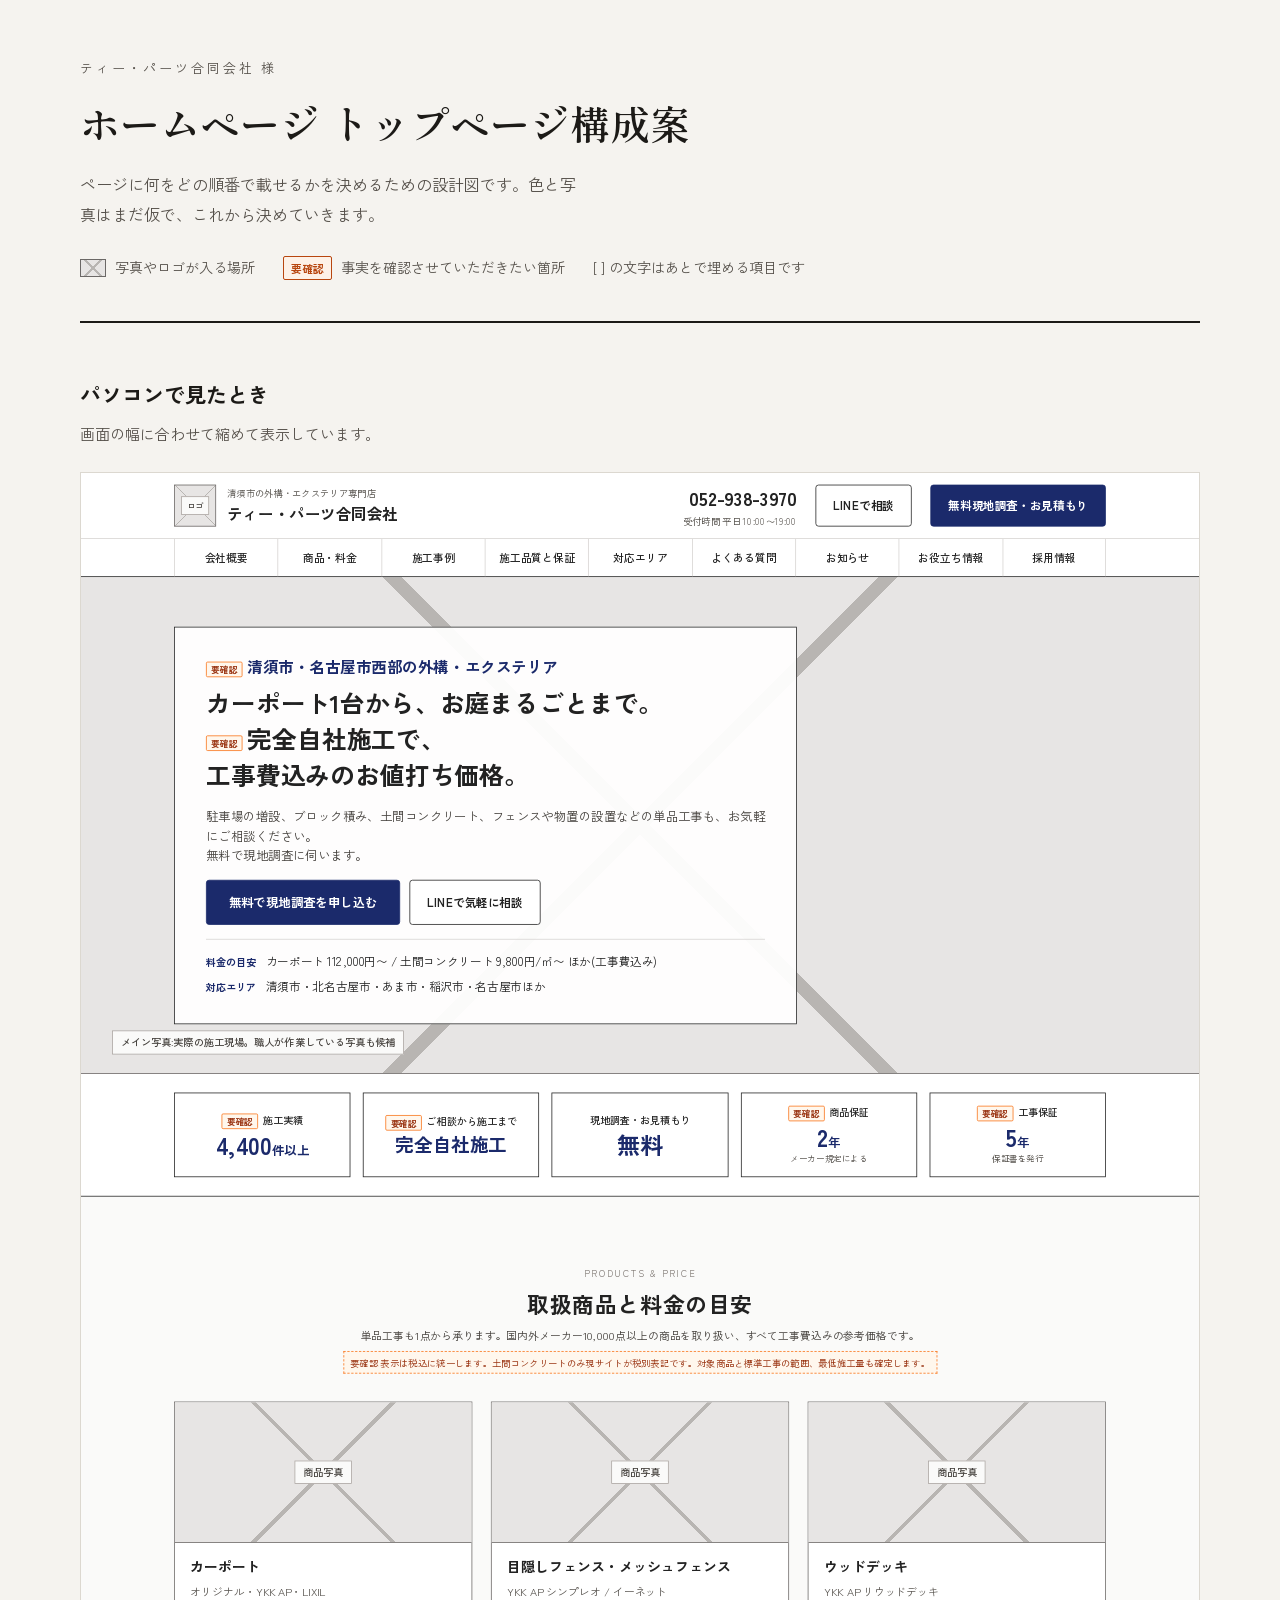
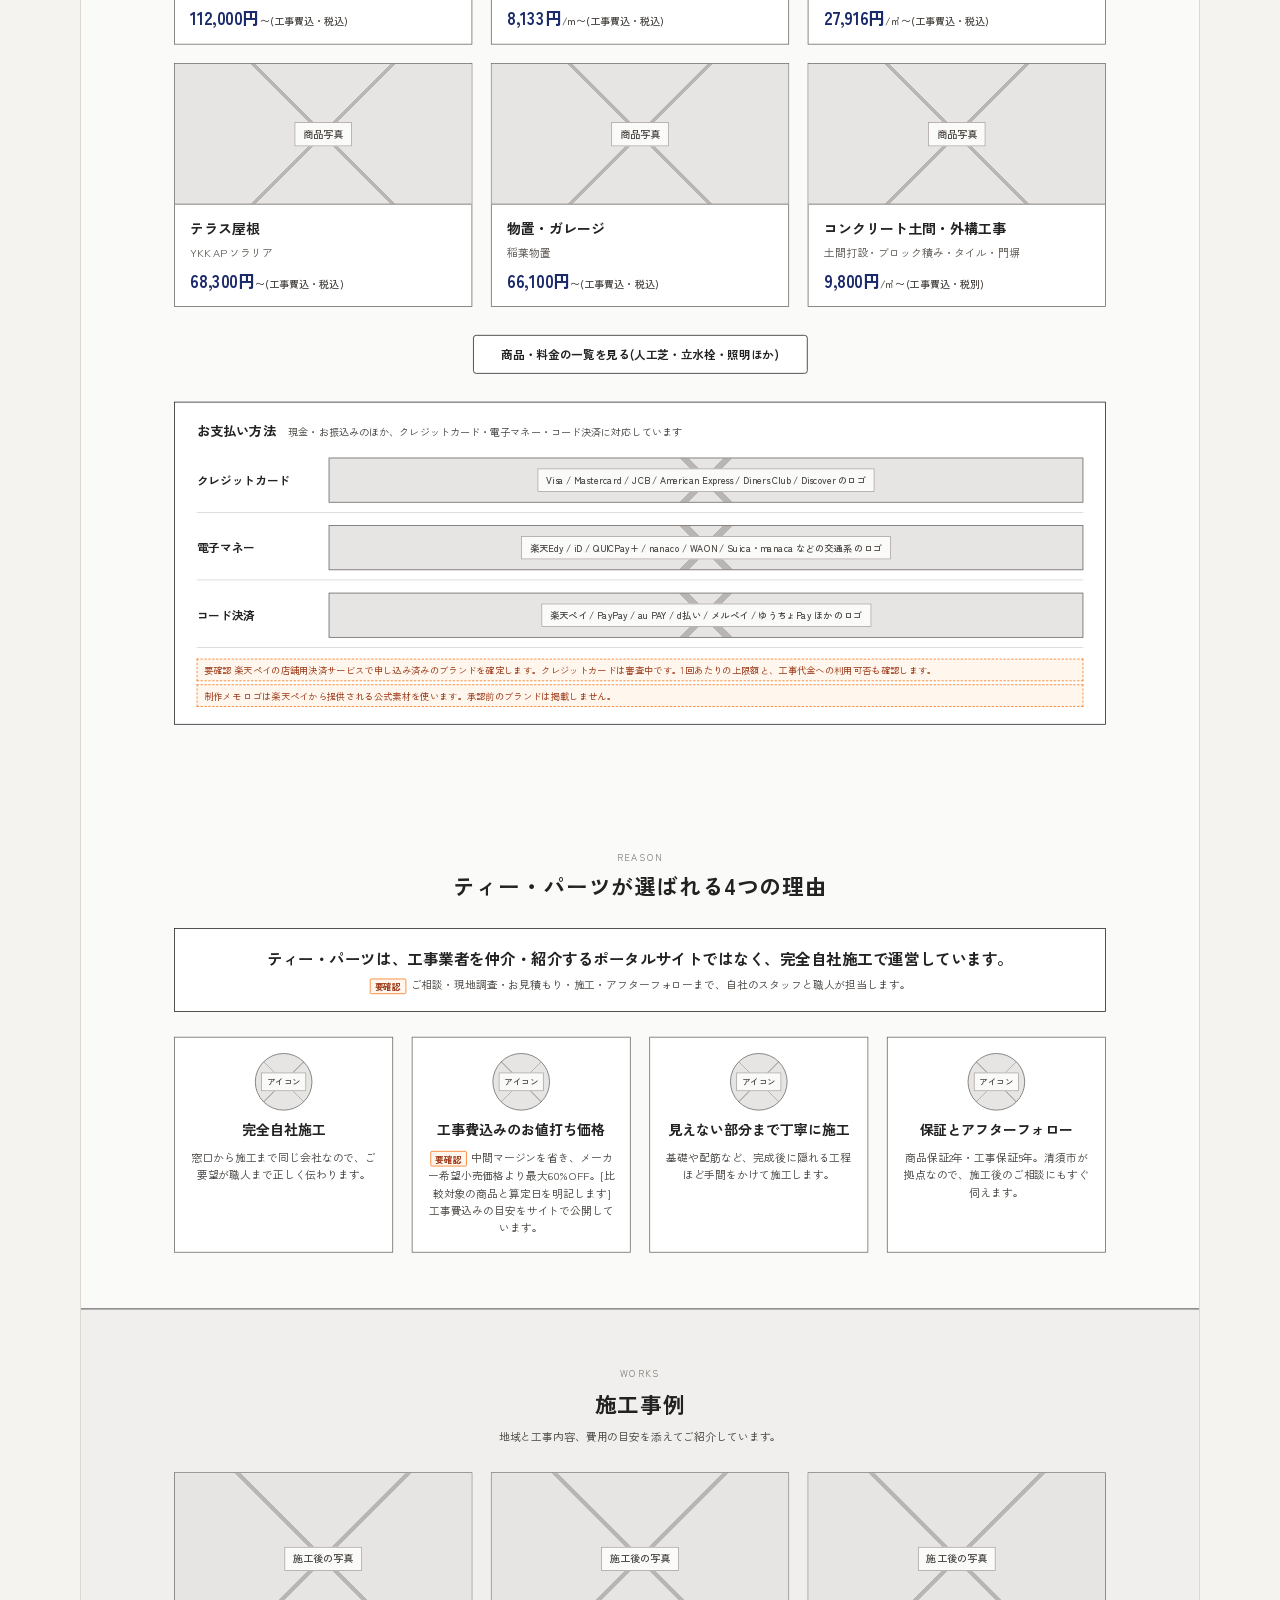
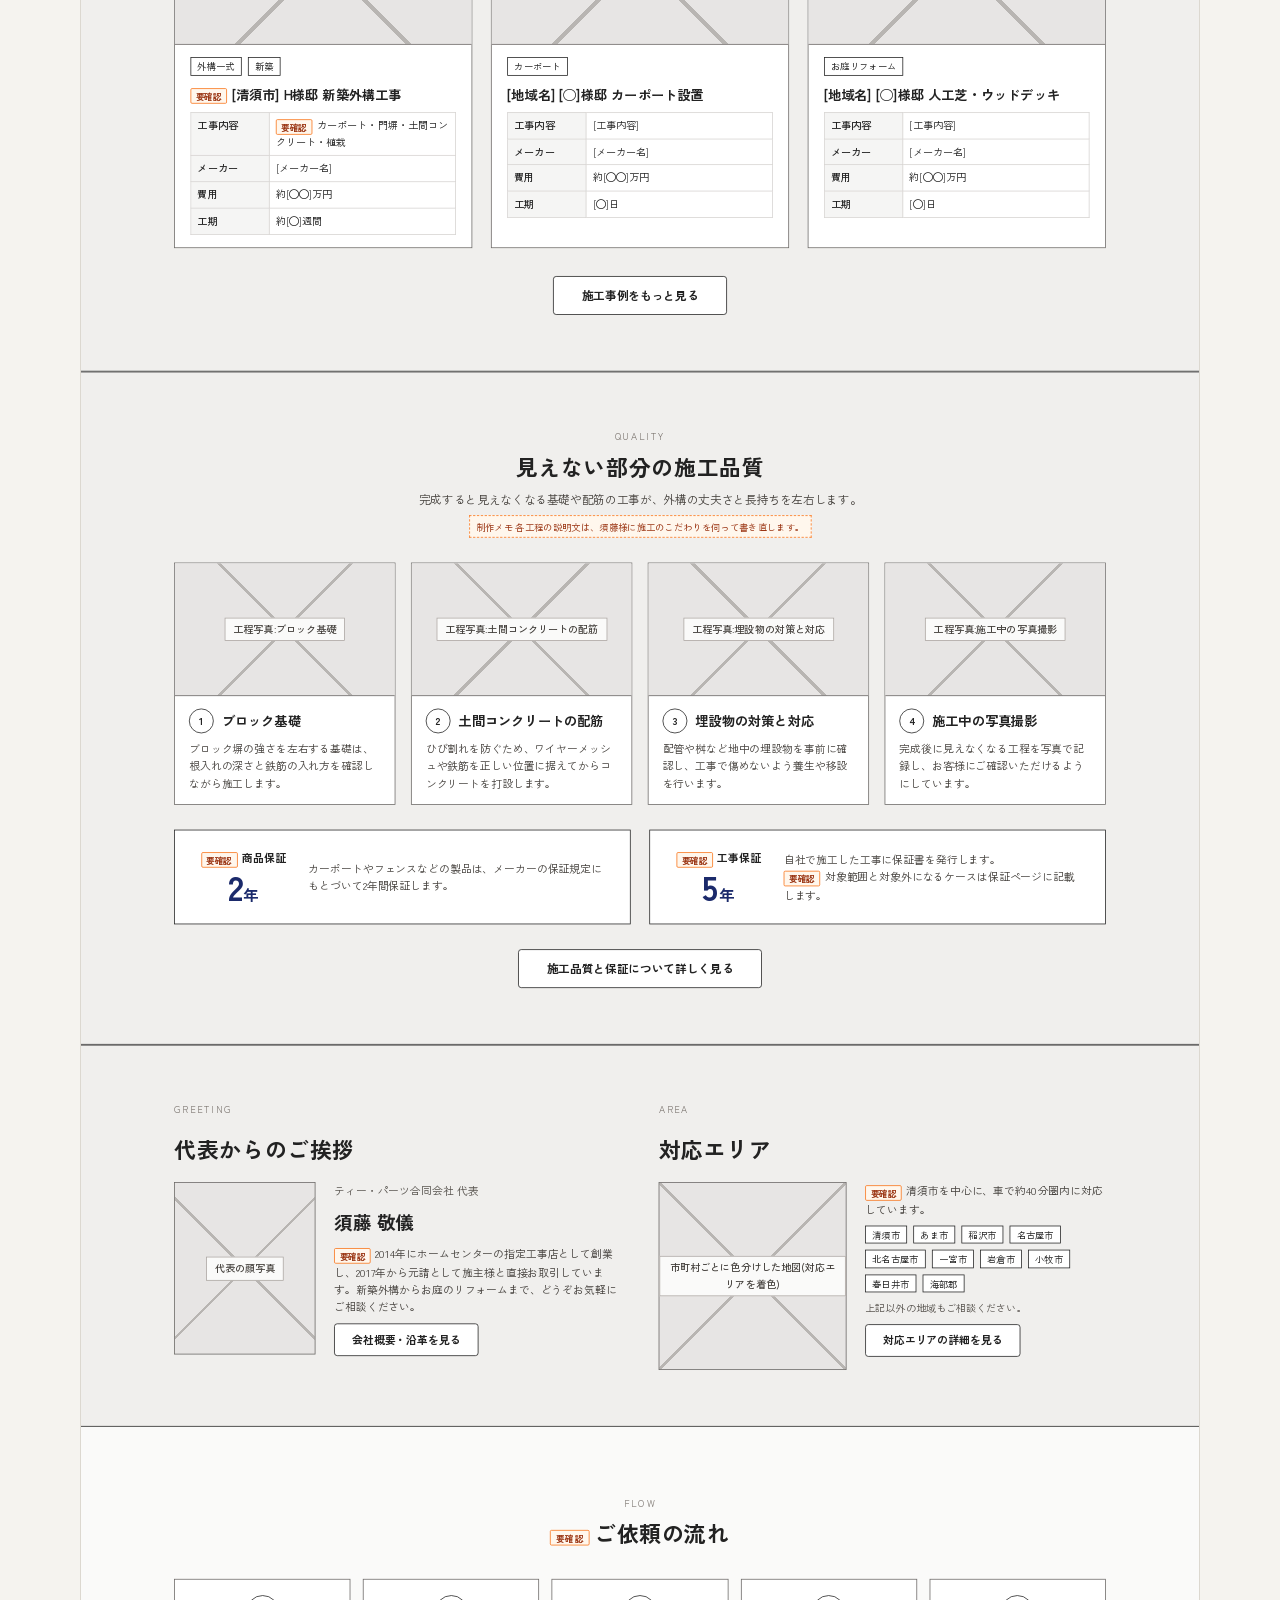
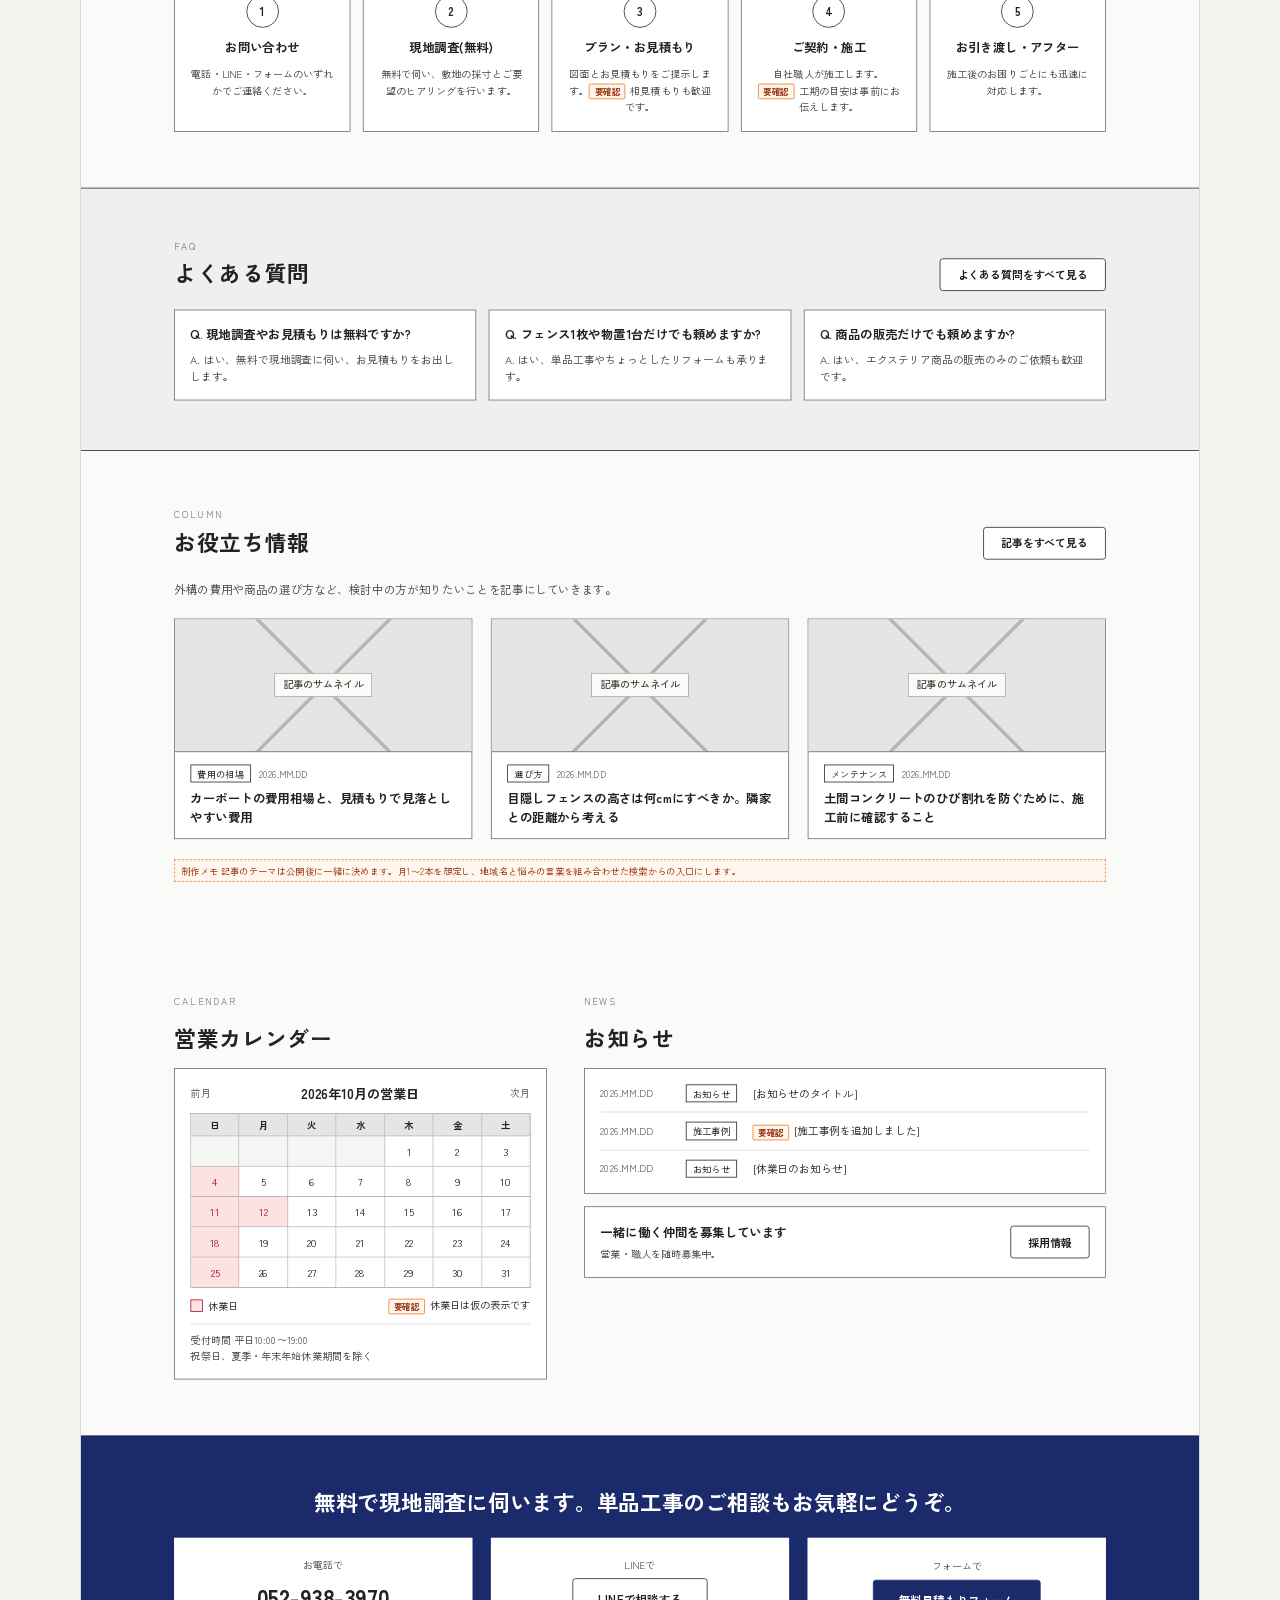
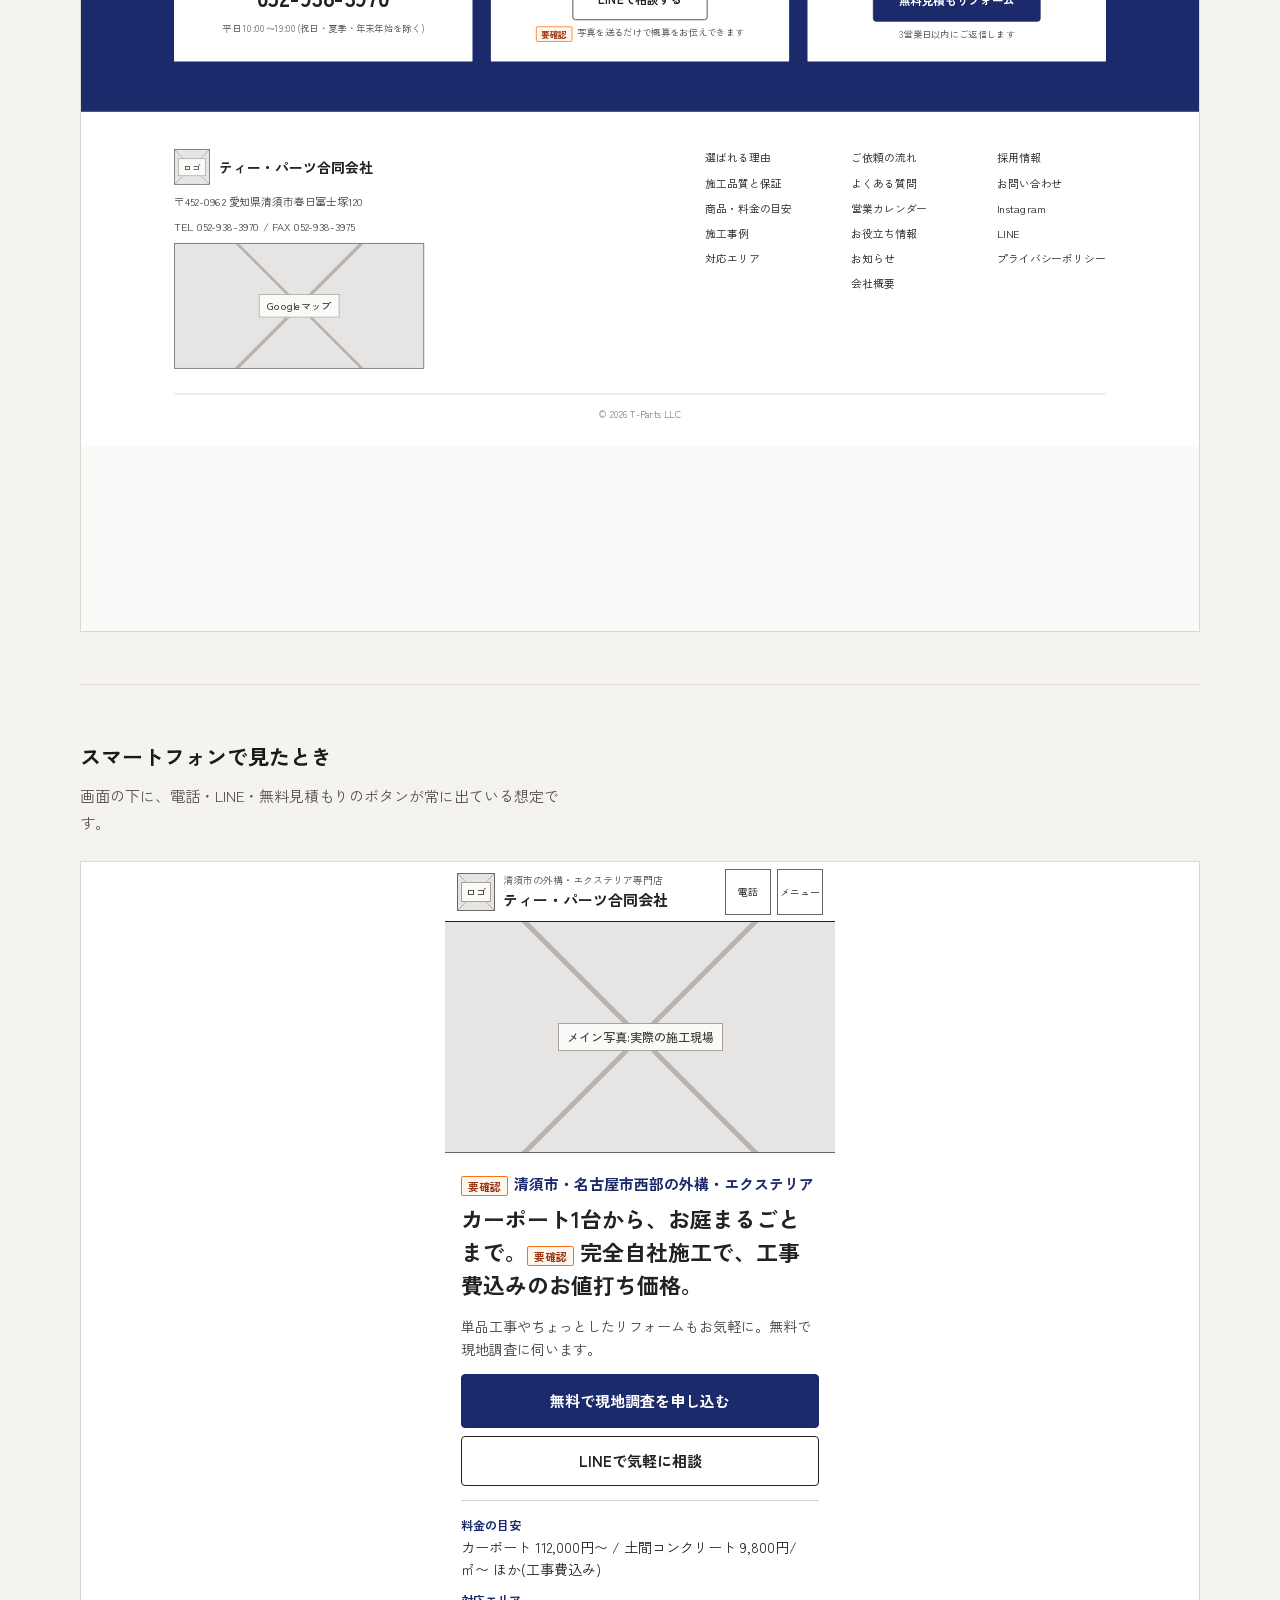
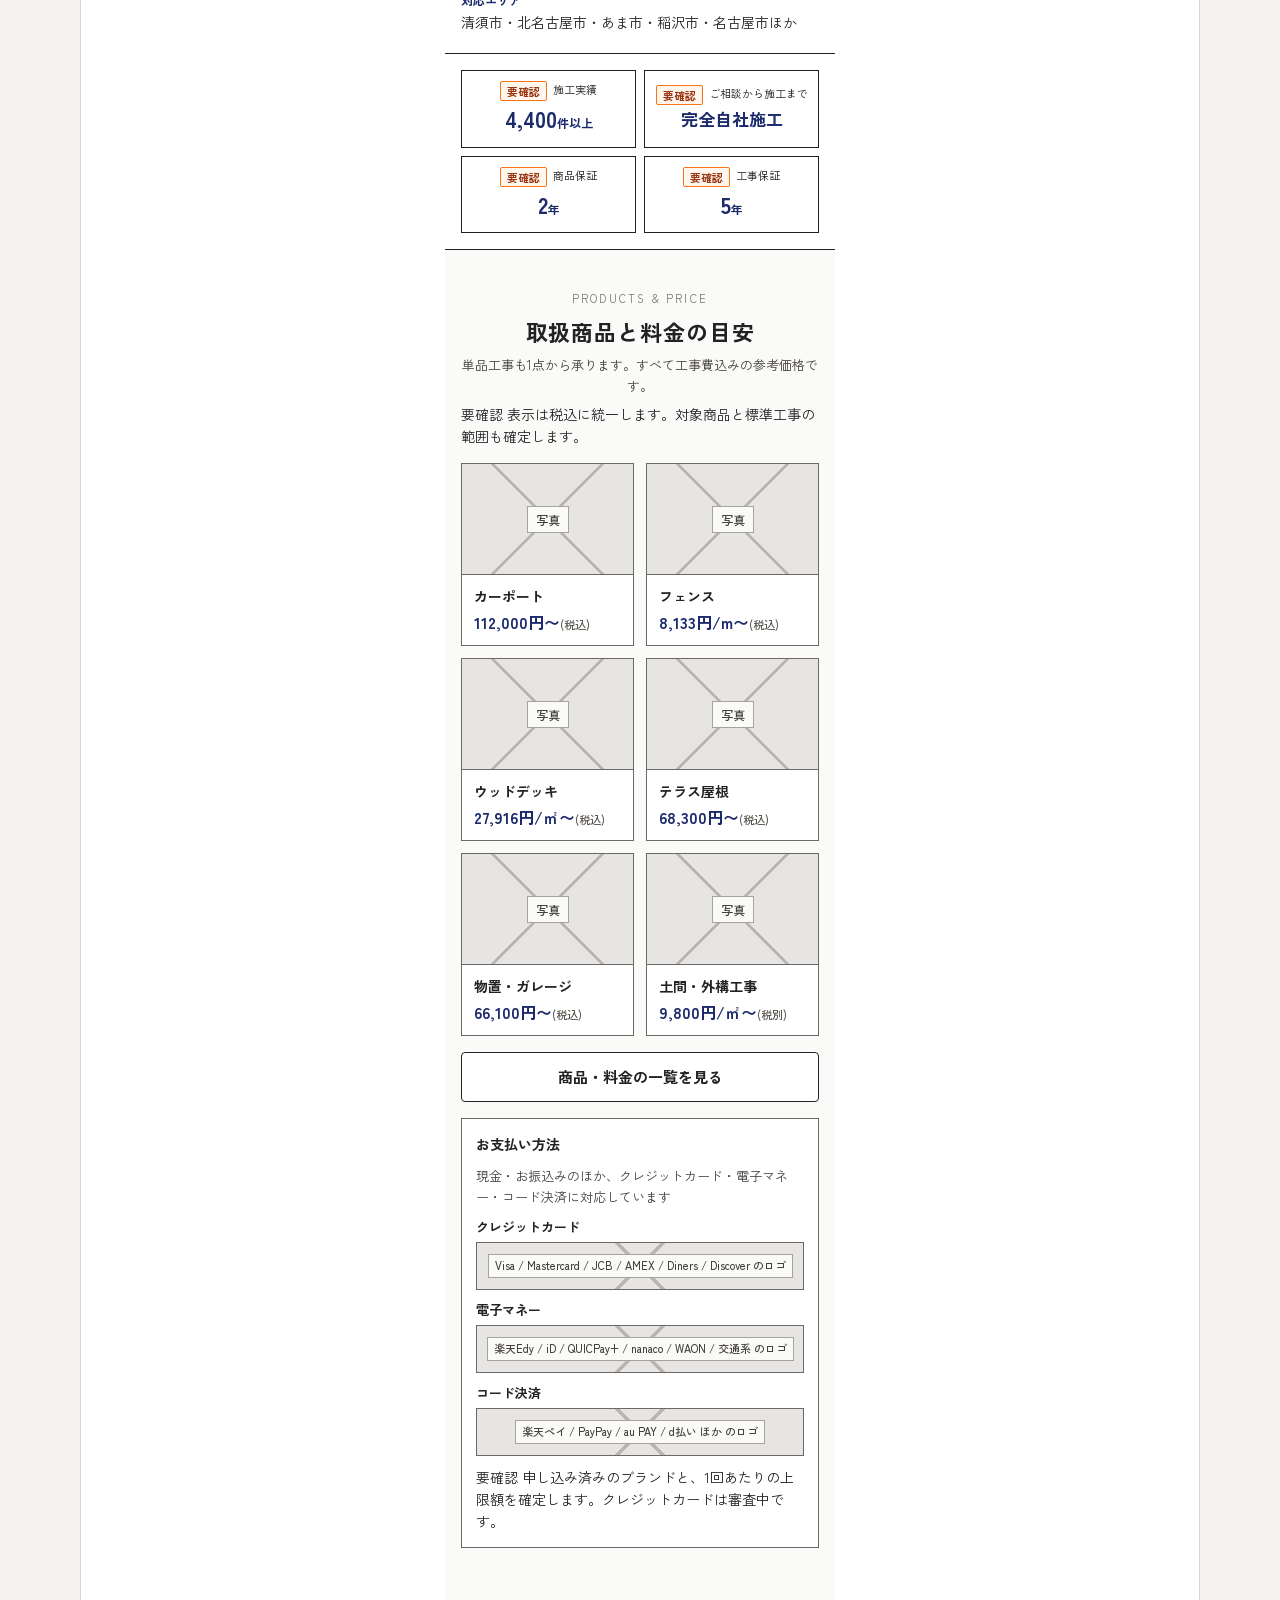
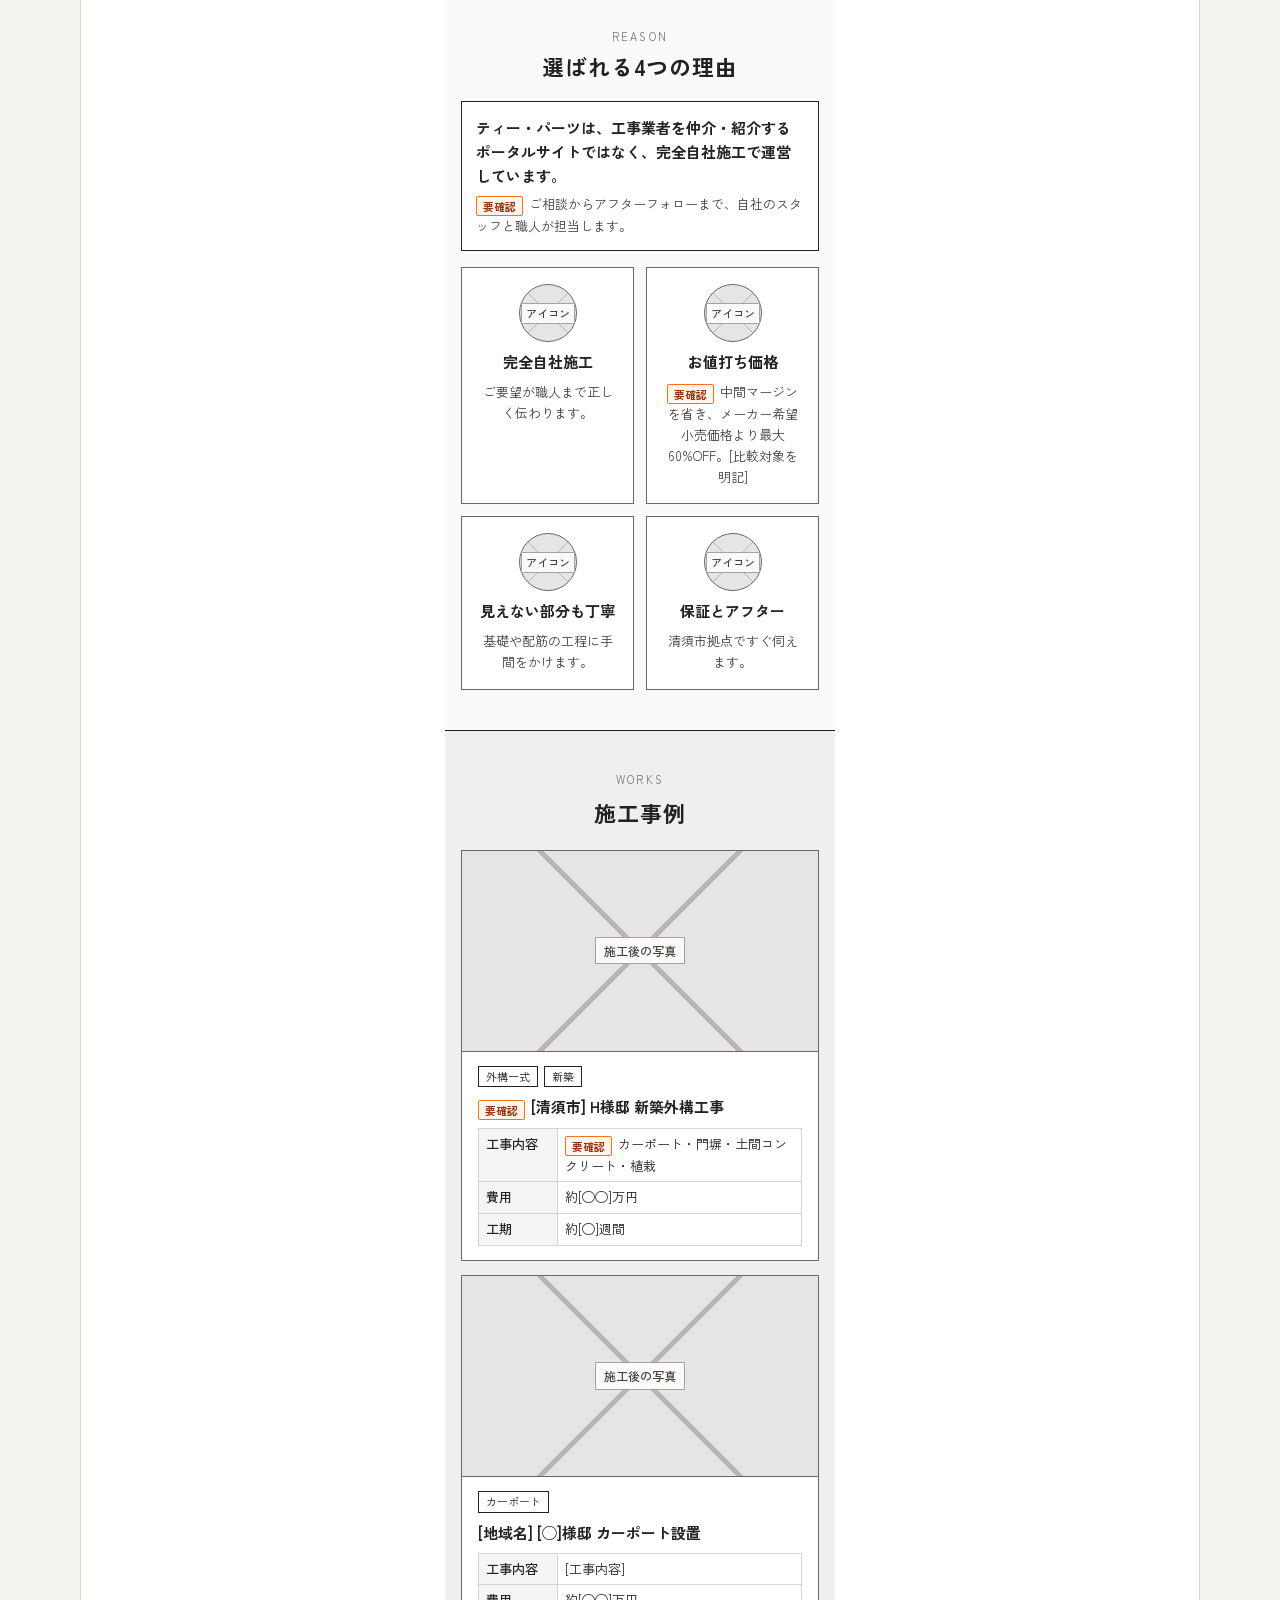
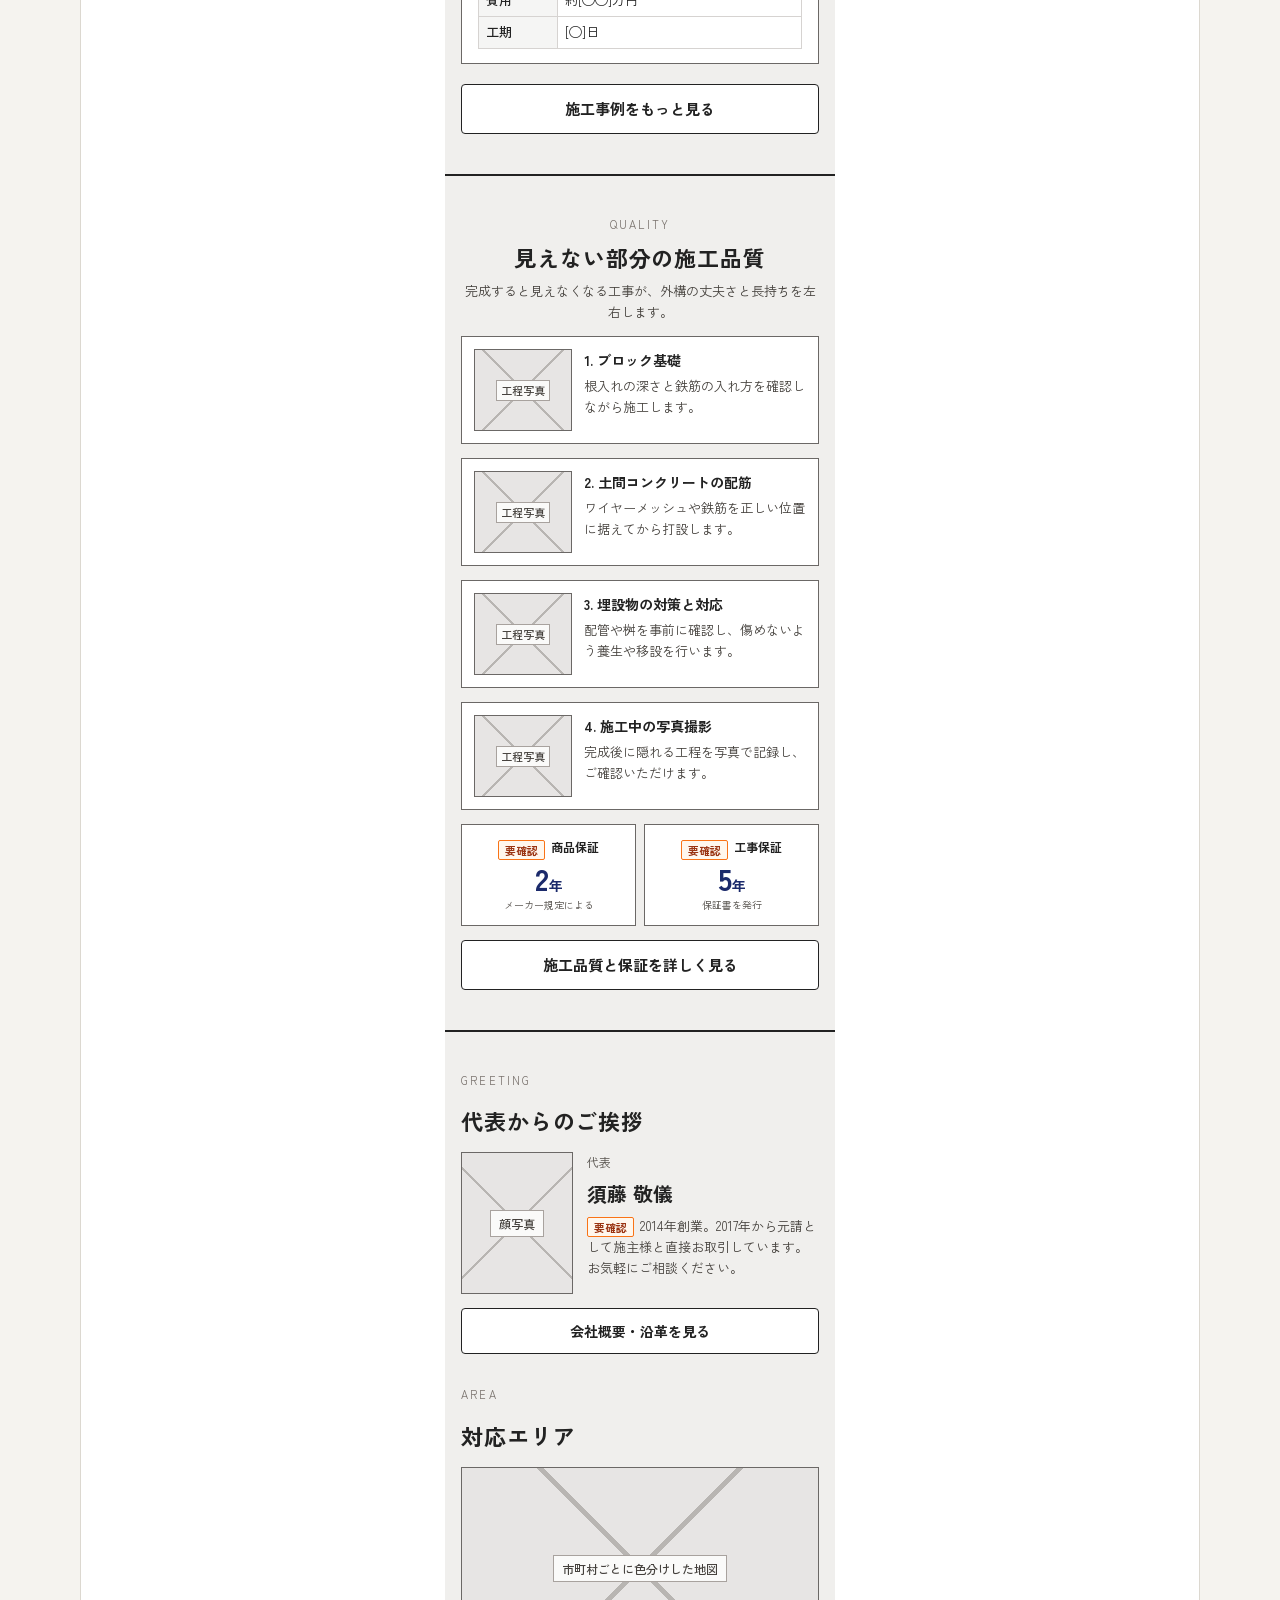
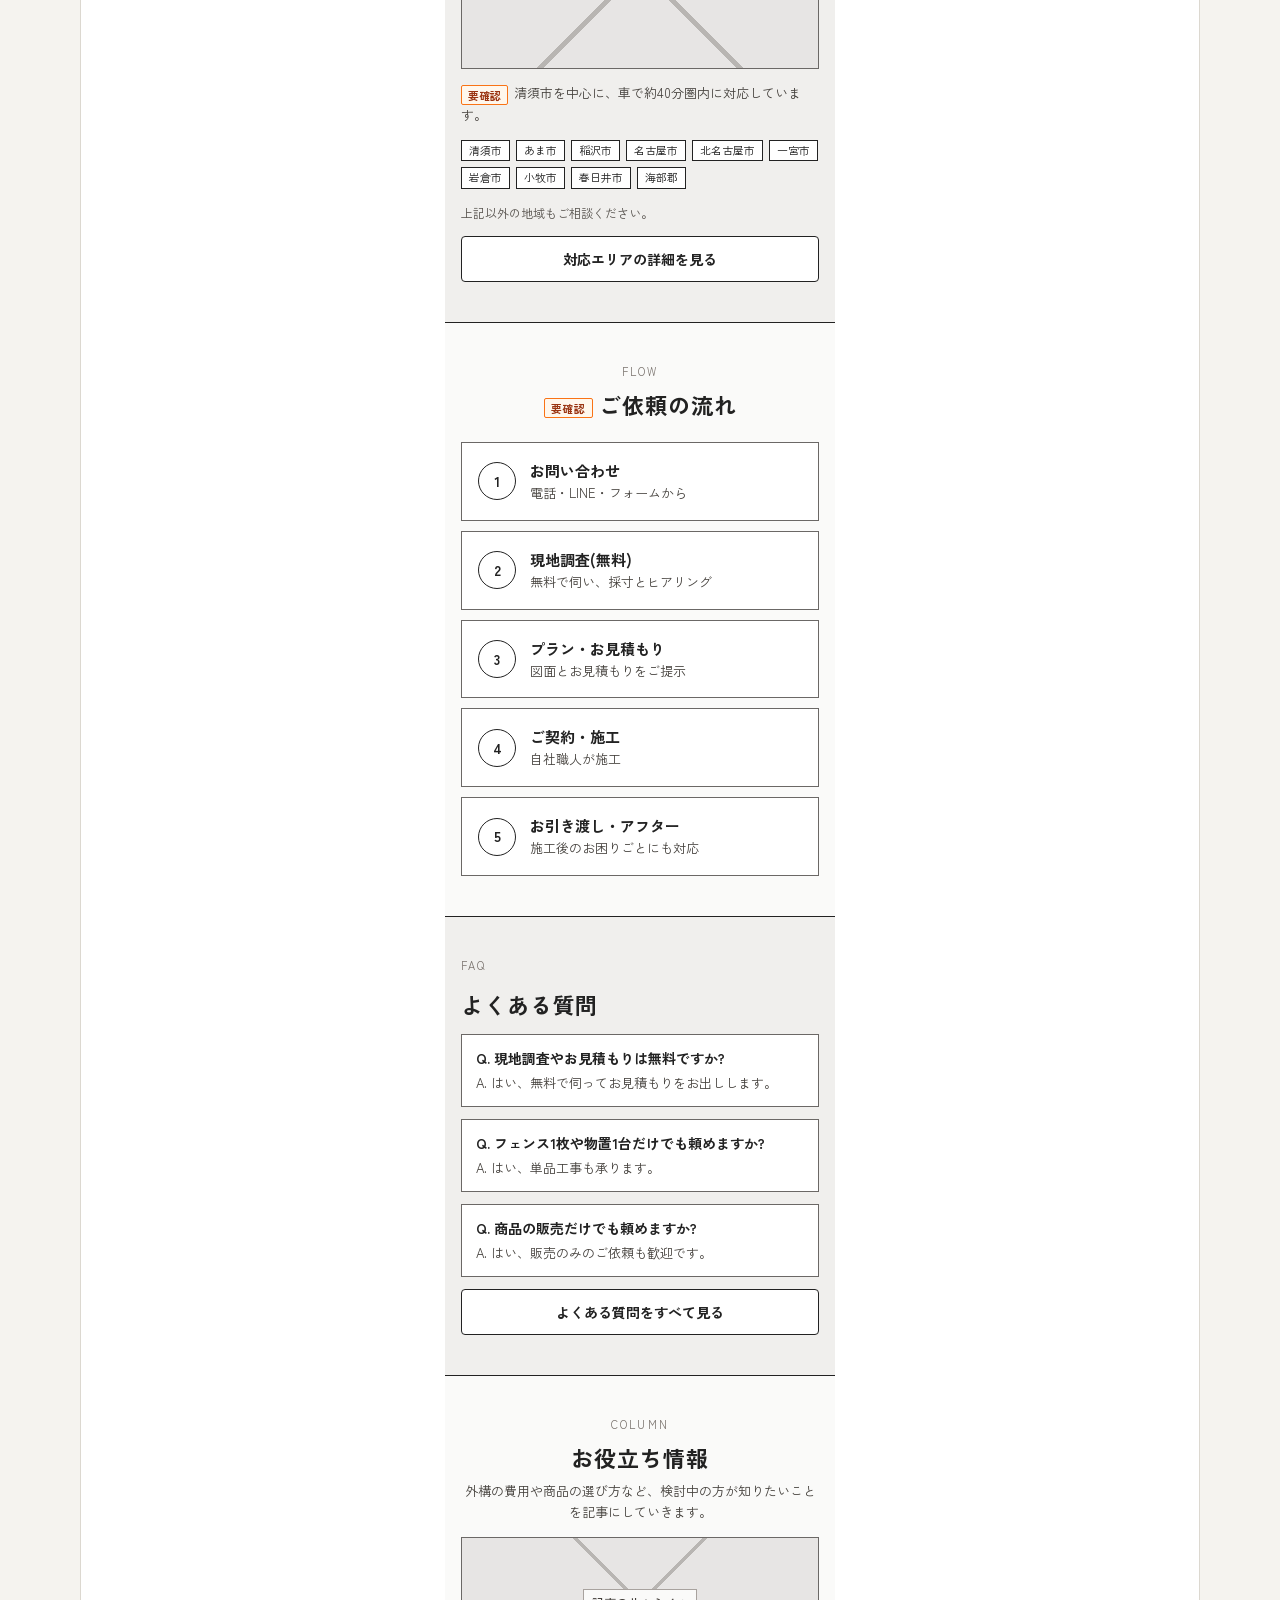
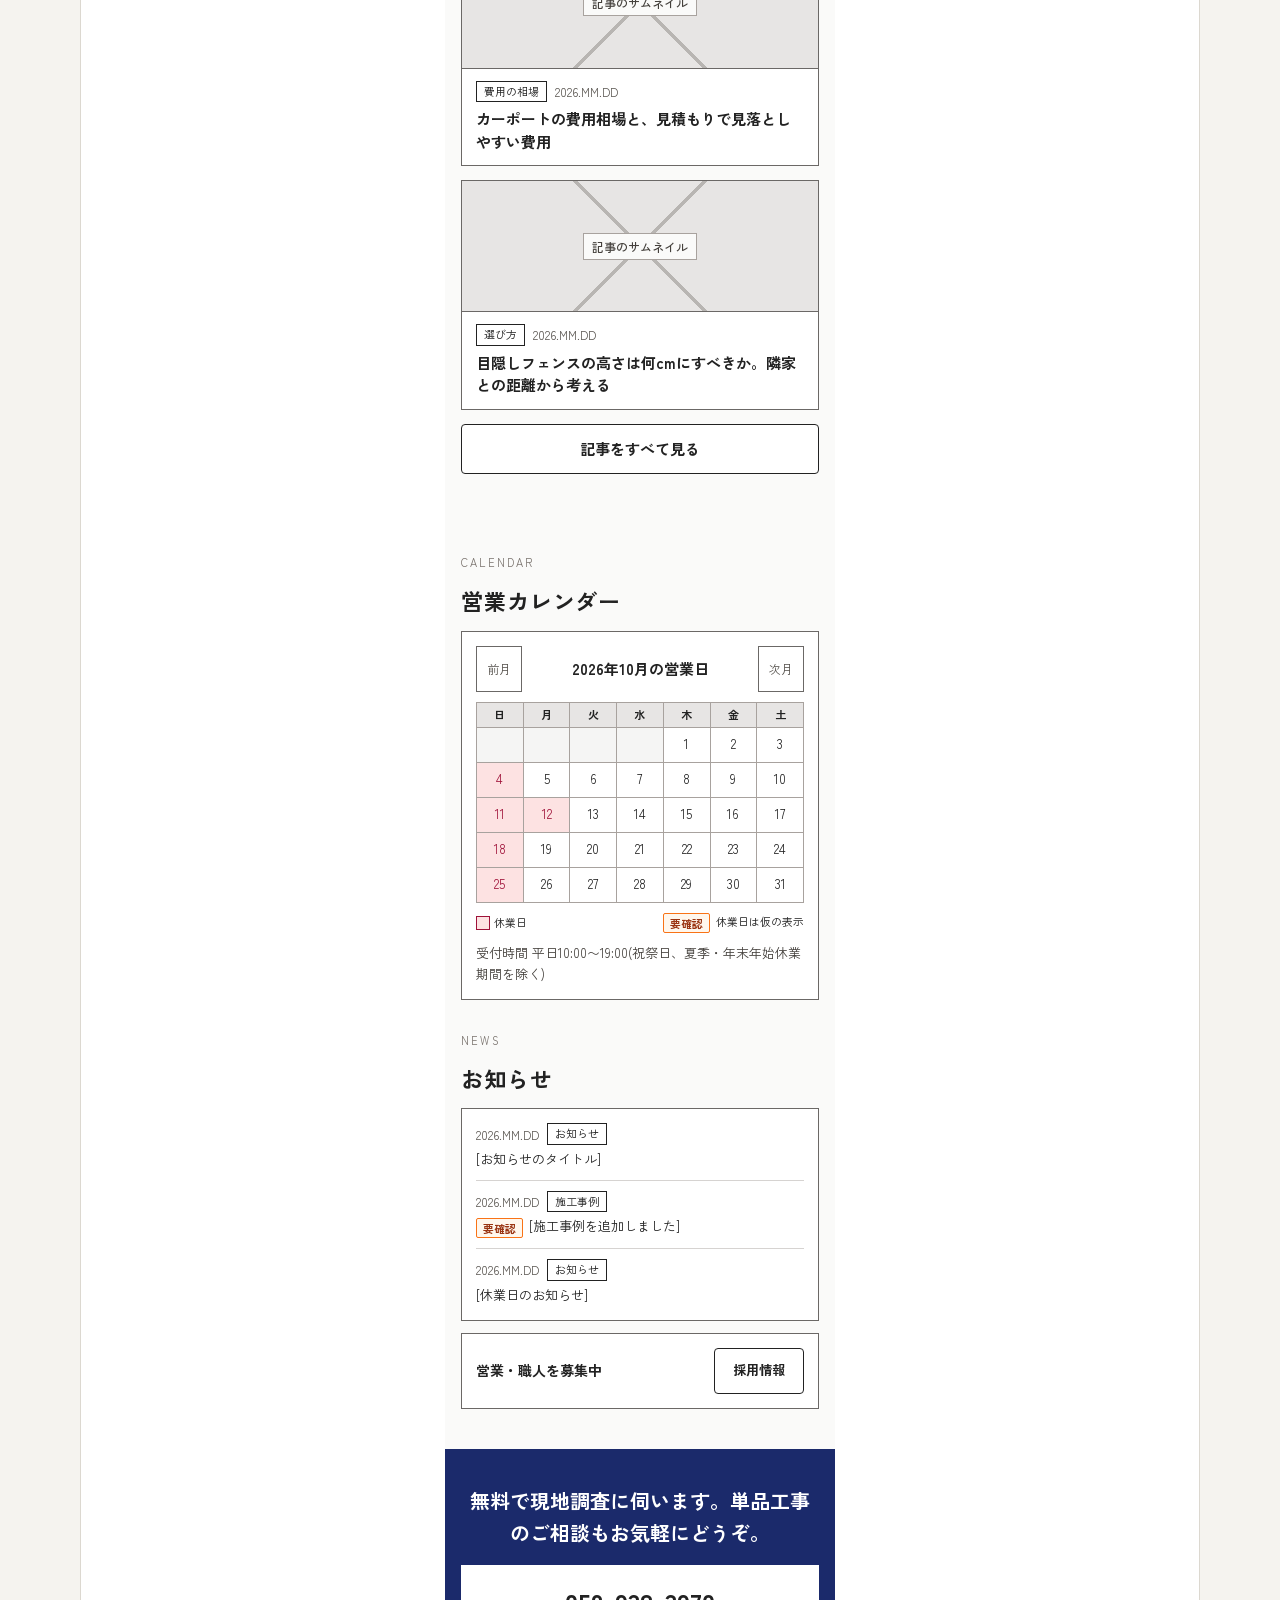
==== index.html @ 2bfffb6d "ティー・パーツ様 トップページ構成案 第3版" ====
<!doctype html>
<html lang="ja">
<head>
<meta charset="utf-8">
<meta name="viewport" content="width=device-width, initial-scale=1">
<meta name="robots" content="noindex,nofollow">
<meta name="description" content="ティー・パーツ合同会社様 ホームページ トップページの構成案(2026年9月)">
<title>ティー・パーツ合同会社 トップページ構成案</title>
<link rel="stylesheet" href="https://fonts.googleapis.com/css2?family=Shippori+Mincho+B1:wght@600&family=Zen+Kaku+Gothic+New:wght@400;500;700&display=swap">
<style>
  :root {
    --ink: #1c1a17;
    --ink-soft: #55504a;
    --ground: #f5f3ef;
    --panel: #ffffff;
    --line: #dcd8d0;
    --navy: #1b2a6b;
    --flag: #b8460f;
    --flag-bg: #fdf1e7;
  }
  @media (prefers-color-scheme: dark) {
    :root:not([data-theme="light"]) {
      --ink: #ece9e3;
      --ink-soft: #a8a29a;
      --ground: #171614;
      --panel: #201e1b;
      --line: #383430;
      --navy: #93a6e8;
      --flag: #e59a6a;
      --flag-bg: #2c211a;
    }
  }
  :root[data-theme="dark"] {
    --ink: #ece9e3; --ink-soft: #a8a29a; --ground: #171614; --panel: #201e1b;
    --line: #383430; --navy: #93a6e8; --flag: #e59a6a; --flag-bg: #2c211a;
  }
  * { box-sizing: border-box; }
  body {
    margin: 0; background: var(--ground); color: var(--ink);
    font-family: "Zen Kaku Gothic New", "Hiragino Kaku Gothic ProN", "Hiragino Sans", sans-serif;
    font-size: 16px; line-height: 1.85; padding-block: 0 72px; padding-left: 20px; padding-right: 20px;
  }
  .wrap { max-width: 1120px; margin: 0 auto; }
  header { padding-block: 56px 40px; border-bottom: 2px solid var(--ink); }
  .eyebrow { font-size: 13px; letter-spacing: 0.22em; color: var(--ink-soft); margin: 0 0 14px; }
  h1 { font-family: "Shippori Mincho B1", "Hiragino Mincho ProN", serif; font-size: clamp(21px, 5.2vw, 40px);
       line-height: 1.45; margin: 0 0 18px; font-weight: 600; text-wrap: balance; overflow-wrap: anywhere; }
  header p { margin: 0; max-width: 62ch; color: var(--ink-soft); }
  .legend { display: flex; flex-wrap: wrap; gap: 10px 28px; margin: 26px 0 0; padding: 0; list-style: none; font-size: 14px; }
  .legend li { display: flex; align-items: center; gap: 9px; color: var(--ink-soft); }
  .swatch { width: 26px; height: 18px; border: 1px solid #6b6866; flex-shrink: 0;
            background-color: #e7e5e4;
            background-image: linear-gradient(45deg, transparent 47%, #b8b5b2 47%, #b8b5b2 53%, transparent 53%),
                              linear-gradient(-45deg, transparent 47%, #b8b5b2 47%, #b8b5b2 53%, transparent 53%); }
  .flag { font-size: 11px; font-weight: 700; color: var(--flag); background: var(--flag-bg);
          border: 1px solid var(--flag); padding: 1px 7px; border-radius: 2px; }
  section { padding-block: 52px; border-bottom: 1px solid var(--line); }
  h2 { font-size: 21px; margin: 0 0 6px; font-weight: 700; }
  section > p { margin: 0 0 24px; color: var(--ink-soft); font-size: 15px; max-width: 62ch; }
  .stage { background: var(--panel); border: 1px solid var(--line); overflow: hidden; }
  .stage .scaler { transform-origin: top left; }
  .stage iframe { border: 0; display: block; background: #fafaf9; }
  .phone { display: flex; justify-content: center; }
  .checks { list-style: none; margin: 0; padding: 0; display: grid; gap: 12px; grid-template-columns: repeat(auto-fit, minmax(300px, 1fr)); }
  .checks li { background: var(--panel); border: 1px solid var(--line); border-left: 3px solid var(--flag);
               padding: 14px 18px; font-size: 15px; line-height: 1.7; }
  footer { padding-top: 36px; color: var(--ink-soft); font-size: 14px; }
</style>
</head>
<body>


<div class="wrap">
  <header>
    <p class="eyebrow">ティー・パーツ合同会社 様</p>
    <h1>ホームページ トップページ構成案</h1>
    <p>ページに何をどの順番で載せるかを決めるための設計図です。色と写真はまだ仮で、これから決めていきます。</p>
    <ul class="legend">
      <li><span class="swatch"></span>写真やロゴが入る場所</li>
      <li><span class="flag">要確認</span>事実を確認させていただきたい箇所</li>
      <li>[ ] の文字はあとで埋める項目です</li>
    </ul>
  </header>

  <section>
    <h2>パソコンで見たとき</h2>
    <p>画面の幅に合わせて縮めて表示しています。</p>
    <div class="stage" id="pcStage">
      <div class="scaler" id="pcScaler">
        <iframe title="パソコン版の構成案" width="1440" height="8450" scrolling="no" loading="eager" srcdoc="&lt;!doctype html&gt;&lt;html lang=&quot;ja&quot;&gt;&lt;head&gt;&lt;meta charset=&quot;utf-8&quot;&gt;
  &lt;link rel=&quot;stylesheet&quot; href=&quot;https://fonts.googleapis.com/css2?family=Zen+Kaku+Gothic+New:wght@400;500;700&amp;display=swap&quot;&gt;
  &lt;style&gt;
    body { margin: 0; font-family: &quot;Zen Kaku Gothic New&quot;, &quot;Hiragino Kaku Gothic ProN&quot;, &quot;Hiragino Sans&quot;, &quot;Yu Gothic&quot;, sans-serif; color: #222; background: #fafaf9; font-size: 15px; line-height: 1.6; }
    a { color: #1b2a6b; } a:hover { color: #0f1a4a; }
    .ph { background-color: #e7e5e4; background-image: linear-gradient(45deg, transparent 49.4%, #b8b5b2 49.4%, #b8b5b2 50.6%, transparent 50.6%), linear-gradient(-45deg, transparent 49.4%, #b8b5b2 49.4%, #b8b5b2 50.6%, transparent 50.6%); background-size: 100% 100%; border: 1.5px solid #6b6866; display: flex; align-items: center; justify-content: center; text-align: center; color: #44403c; font-size: 13px; font-weight: 500; }
    .ph span { background: #fafaf9; padding: 4px 10px; border: 1px solid #a8a29e; }
    .box { border: 1.5px solid #6b6866; background: #fff; }
    .btn { display: inline-flex; align-items: center; justify-content: center; border: 1.5px solid #222; background: #fff; color: #222; font-weight: 700; padding: 0 22px; height: 48px; font-size: 15px; border-radius: 4px; }
    .btn-primary { background: #1b2a6b; color: #fff; border-color: #1b2a6b; }
    .btn-line { background: #fff; color: #222; border-color: #222; }
    .sec-title { font-size: 28px; font-weight: 700; margin: 0; letter-spacing: 0.04em; }
    .sec-en { font-size: 12px; color: #78716c; letter-spacing: 0.2em; margin: 0 0 6px; }
    .note { font-size: 12px; color: #9a3412; background: #fff7ed; border: 1px dashed #f97316; padding: 4px 8px; display: inline-block; }
    .row { border-bottom: 1px solid #d6d3d1; padding: 12px 0; display: flex; gap: 20px; align-items: center; }
    .card { border: 1.5px solid #6b6866; background: #fff; padding: 20px; display: flex; flex-direction: column; gap: 10px; }
    .tag { display: inline-block; font-size: 12px; border: 1px solid #222; padding: 1px 8px; }
    .step-num { width: 40px; height: 40px; border-radius: 50%; border: 1.5px solid #222; display: flex; align-items: center; justify-content: center; font-weight: 700; }
    table.spec { border-collapse: collapse; width: 100%; font-size: 13px; }
    table.spec th, table.spec td { border: 1px solid #d6d3d1; padding: 6px 8px; text-align: left; vertical-align: top; }
    table.spec th { background: #f5f5f4; width: 84px; font-weight: 500; }
    .chk { display: inline-block; font-size: 11px; font-weight: 700; color: #9a3412; background: #fff7ed; border: 1px solid #f97316; padding: 0 6px; margin-right: 6px; vertical-align: middle; line-height: 18px; border-radius: 2px; }
    .badge { background: #fff; border: 1.5px solid #222; padding: 14px 10px; display: flex; flex-direction: column; align-items: center; justify-content: center; gap: 2px; text-align: center; }
    .cal { display: grid; grid-template-columns: repeat(7, minmax(0, 1fr)); border-top: 1px solid #a8a29e; border-left: 1px solid #a8a29e; }
    .cal div { border-right: 1px solid #a8a29e; border-bottom: 1px solid #a8a29e; height: 38px; display: flex; align-items: center; justify-content: center; font-size: 14px; background: #fff; }
    .cal .hd { height: 28px; font-size: 12px; background: #e7e5e4; font-weight: 700; }
    .cal .off { background: #fde2e2; color: #9f1239; }
    .cal .blank { background: #f5f5f4; }
  &lt;/style&gt;
&lt;/head&gt;&lt;body&gt;

&lt;div style=&quot;width: 1440px; background: #fafaf9; display: flex; flex-direction: column;&quot;&gt;

  &lt;!-- ===== ヘッダー(PCも画面上部に固定追従) ===== --&gt;
  &lt;header style=&quot;position: sticky; top: 0; z-index: 10; background: #fff; border-bottom: 1.5px solid #222;&quot;&gt;
    &lt;div style=&quot;width: 1200px; margin: 0 auto; display: flex; align-items: center; justify-content: space-between; height: 84px;&quot;&gt;
      &lt;div style=&quot;display: flex; align-items: center; gap: 14px;&quot;&gt;
        &lt;div class=&quot;ph&quot; style=&quot;width: 52px; height: 52px;&quot;&gt;&lt;span style=&quot;padding: 2px 6px; font-size: 11px;&quot;&gt;ロゴ&lt;/span&gt;&lt;/div&gt;
        &lt;div style=&quot;display: flex; flex-direction: column;&quot;&gt;
          &lt;div style=&quot;font-size: 12px; color: #57534e;&quot;&gt;清須市の外構・エクステリア専門店&lt;/div&gt;
          &lt;div style=&quot;font-size: 20px; font-weight: 700;&quot;&gt;ティー・パーツ合同会社&lt;/div&gt;
        &lt;/div&gt;
      &lt;/div&gt;
      &lt;div style=&quot;display: flex; align-items: center; gap: 24px;&quot;&gt;
        &lt;div style=&quot;display: flex; flex-direction: column; align-items: flex-end;&quot;&gt;
          &lt;div style=&quot;font-size: 24px; font-weight: 700; letter-spacing: 0.02em;&quot;&gt;052-938-3970&lt;/div&gt;
          &lt;div style=&quot;font-size: 12px; color: #57534e;&quot;&gt;受付時間 平日 10:00〜19:00&lt;/div&gt;
        &lt;/div&gt;
        &lt;div class=&quot;btn btn-line&quot; style=&quot;height: 52px;&quot;&gt;LINEで相談&lt;/div&gt;
        &lt;div class=&quot;btn btn-primary&quot; style=&quot;height: 52px;&quot;&gt;無料現地調査・お見積もり&lt;/div&gt;
      &lt;/div&gt;
    &lt;/div&gt;
    &lt;nav style=&quot;border-top: 1px solid #d6d3d1;&quot;&gt;
      &lt;div style=&quot;width: 1200px; margin: 0 auto; display: grid; grid-template-columns: repeat(9, minmax(0, 1fr)); height: 48px;&quot;&gt;
        &lt;div style=&quot;display: flex; align-items: center; justify-content: center; font-size: 14px; font-weight: 500; border-left: 1px solid #d6d3d1;&quot;&gt;会社概要&lt;/div&gt;&lt;div style=&quot;display: flex; align-items: center; justify-content: center; font-size: 14px; font-weight: 500; border-left: 1px solid #d6d3d1;&quot;&gt;商品・料金&lt;/div&gt;&lt;div style=&quot;display: flex; align-items: center; justify-content: center; font-size: 14px; font-weight: 500; border-left: 1px solid #d6d3d1;&quot;&gt;施工事例&lt;/div&gt;&lt;div style=&quot;display: flex; align-items: center; justify-content: center; font-size: 14px; font-weight: 500; border-left: 1px solid #d6d3d1;&quot;&gt;施工品質と保証&lt;/div&gt;&lt;div style=&quot;display: flex; align-items: center; justify-content: center; font-size: 14px; font-weight: 500; border-left: 1px solid #d6d3d1;&quot;&gt;対応エリア&lt;/div&gt;&lt;div style=&quot;display: flex; align-items: center; justify-content: center; font-size: 14px; font-weight: 500; border-left: 1px solid #d6d3d1;&quot;&gt;よくある質問&lt;/div&gt;&lt;div style=&quot;display: flex; align-items: center; justify-content: center; font-size: 14px; font-weight: 500; border-left: 1px solid #d6d3d1;&quot;&gt;お知らせ&lt;/div&gt;&lt;div style=&quot;display: flex; align-items: center; justify-content: center; font-size: 14px; font-weight: 500; border-left: 1px solid #d6d3d1;&quot;&gt;お役立ち情報&lt;/div&gt;
        &lt;div style=&quot;display: flex; align-items: center; justify-content: center; font-size: 14px; font-weight: 500; border-left: 1px solid #d6d3d1; border-right: 1px solid #d6d3d1;&quot;&gt;採用情報&lt;/div&gt;
      &lt;/div&gt;
    &lt;/nav&gt;
  &lt;/header&gt;

  &lt;!-- ===== ファーストビュー(単品工事の価格帯と対応エリアを1画面で) ===== --&gt;
  &lt;section style=&quot;position: relative; height: 640px; display: flex;&quot;&gt;
    &lt;div class=&quot;ph&quot; style=&quot;position: absolute; inset: 0; border-width: 0 0 1.5px 0; justify-content: flex-start; align-items: flex-end; padding: 24px 40px; box-sizing: border-box;&quot;&gt;&lt;span&gt;メイン写真:実際の施工現場。職人が作業している写真も候補&lt;/span&gt;&lt;/div&gt;
    &lt;div style=&quot;position: relative; width: 1200px; margin: 0 auto; display: flex; align-items: center;&quot;&gt;
      &lt;div style=&quot;background: rgba(255,255,255,0.94); border: 1.5px solid #222; padding: 36px 40px; width: 720px; display: flex; flex-direction: column; gap: 18px;&quot;&gt;
        &lt;h1 style=&quot;font-size: 32px; line-height: 1.45; margin: 0; font-weight: 700;&quot;&gt;&lt;span style=&quot;display: block; font-size: 20px; color: #1b2a6b; margin-bottom: 8px;&quot;&gt;&lt;span class=&quot;chk&quot;&gt;要確認&lt;/span&gt;清須市・名古屋市西部の外構・エクステリア&lt;/span&gt;カーポート1台から、お庭まるごとまで。&lt;br&gt;&lt;span class=&quot;chk&quot;&gt;要確認&lt;/span&gt;完全自社施工で、&lt;br&gt;工事費込みのお値打ち価格。&lt;/h1&gt;
        &lt;p style=&quot;margin: 0; font-size: 16px; color: #44403c;&quot;&gt;駐車場の増設、ブロック積み、土間コンクリート、フェンスや物置の設置などの単品工事も、お気軽にご相談ください。&lt;br&gt;無料で現地調査に伺います。&lt;/p&gt;
        &lt;div style=&quot;display: flex; gap: 12px; align-items: center;&quot;&gt;
          &lt;div class=&quot;btn btn-primary&quot; style=&quot;height: 56px; padding: 0 28px; font-size: 16px;&quot;&gt;無料で現地調査を申し込む&lt;/div&gt;
          &lt;div class=&quot;btn btn-line&quot; style=&quot;height: 56px;&quot;&gt;LINEで気軽に相談&lt;/div&gt;
        &lt;/div&gt;
        &lt;div style=&quot;display: flex; flex-direction: column; gap: 8px; border-top: 1px solid #d6d3d1; padding-top: 16px;&quot;&gt;
          &lt;div style=&quot;display: flex; align-items: baseline; gap: 12px;&quot;&gt;&lt;div style=&quot;font-size: 13px; font-weight: 700; color: #1b2a6b; white-space: nowrap;&quot;&gt;料金の目安&lt;/div&gt;&lt;div style=&quot;font-size: 15px;&quot;&gt;カーポート 112,000円〜 / 土間コンクリート 9,800円/㎡〜 ほか(工事費込み)&lt;/div&gt;&lt;/div&gt;
          &lt;div style=&quot;display: flex; align-items: baseline; gap: 12px;&quot;&gt;&lt;div style=&quot;font-size: 13px; font-weight: 700; color: #1b2a6b; white-space: nowrap;&quot;&gt;対応エリア&lt;/div&gt;&lt;div style=&quot;font-size: 15px;&quot;&gt;清須市・北名古屋市・あま市・稲沢市・名古屋市ほか&lt;/div&gt;&lt;/div&gt;
        &lt;/div&gt;
      &lt;/div&gt;
    &lt;/div&gt;
  &lt;/section&gt;

  &lt;!-- ===== 信頼の数字・保証の帯 ===== --&gt;
  &lt;section style=&quot;background: #fff; border-bottom: 1.5px solid #222;&quot;&gt;
    &lt;div style=&quot;width: 1200px; margin: 0 auto; padding: 24px 0; display: grid; grid-template-columns: repeat(5, minmax(0, 1fr)); gap: 16px;&quot;&gt;
      &lt;div class=&quot;badge&quot;&gt;&lt;div style=&quot;font-size: 13px; font-weight: 500;&quot;&gt;&lt;span class=&quot;chk&quot;&gt;要確認&lt;/span&gt;施工実績&lt;/div&gt;&lt;div style=&quot;font-size: 30px; font-weight: 700; color: #1b2a6b; line-height: 1.2;&quot;&gt;4,400&lt;span style=&quot;font-size: 16px;&quot;&gt;件以上&lt;/span&gt;&lt;/div&gt;&lt;/div&gt;
      &lt;div class=&quot;badge&quot;&gt;&lt;div style=&quot;font-size: 13px; font-weight: 500;&quot;&gt;&lt;span class=&quot;chk&quot;&gt;要確認&lt;/span&gt;ご相談から施工まで&lt;/div&gt;&lt;div style=&quot;font-size: 24px; font-weight: 700; color: #1b2a6b; line-height: 1.3;&quot;&gt;完全自社施工&lt;/div&gt;&lt;/div&gt;
      &lt;div class=&quot;badge&quot;&gt;&lt;div style=&quot;font-size: 13px; font-weight: 500;&quot;&gt;現地調査・お見積もり&lt;/div&gt;&lt;div style=&quot;font-size: 30px; font-weight: 700; color: #1b2a6b; line-height: 1.2;&quot;&gt;無料&lt;/div&gt;&lt;/div&gt;
      &lt;div class=&quot;badge&quot;&gt;&lt;div style=&quot;font-size: 13px; font-weight: 500;&quot;&gt;&lt;span class=&quot;chk&quot;&gt;要確認&lt;/span&gt;商品保証&lt;/div&gt;&lt;div style=&quot;font-size: 30px; font-weight: 700; color: #1b2a6b; line-height: 1.2;&quot;&gt;2&lt;span style=&quot;font-size: 16px;&quot;&gt;年&lt;/span&gt;&lt;/div&gt;&lt;div style=&quot;font-size: 11px; color: #57534e;&quot;&gt;メーカー規定による&lt;/div&gt;&lt;/div&gt;
      &lt;div class=&quot;badge&quot;&gt;&lt;div style=&quot;font-size: 13px; font-weight: 500;&quot;&gt;&lt;span class=&quot;chk&quot;&gt;要確認&lt;/span&gt;工事保証&lt;/div&gt;&lt;div style=&quot;font-size: 30px; font-weight: 700; color: #1b2a6b; line-height: 1.2;&quot;&gt;5&lt;span style=&quot;font-size: 16px;&quot;&gt;年&lt;/span&gt;&lt;/div&gt;&lt;div style=&quot;font-size: 11px; color: #57534e;&quot;&gt;保証書を発行&lt;/div&gt;&lt;/div&gt;
    &lt;/div&gt;
  &lt;/section&gt;

  &lt;!-- ===== 商品・料金の目安+お支払い方法 ===== --&gt;
  &lt;section style=&quot;width: 1200px; margin: 0 auto; padding: 88px 0 72px; display: flex; flex-direction: column; gap: 36px;&quot;&gt;
    &lt;div style=&quot;display: flex; flex-direction: column; align-items: center; gap: 8px;&quot;&gt;
      &lt;p class=&quot;sec-en&quot; style=&quot;margin: 0;&quot;&gt;PRODUCTS &amp;amp; PRICE&lt;/p&gt;
      &lt;h2 class=&quot;sec-title&quot;&gt;取扱商品と料金の目安&lt;/h2&gt;
      &lt;p style=&quot;margin: 0; font-size: 14px; color: #44403c;&quot;&gt;単品工事も1点から承ります。国内外メーカー10,000点以上の商品を取り扱い、すべて工事費込みの参考価格です。&lt;/p&gt;
      &lt;div class=&quot;note&quot;&gt;要確認 表示は税込に統一します。土間コンクリートのみ現サイトが税別表記です。対象商品と標準工事の範囲、最低施工量も確定します。&lt;/div&gt;
    &lt;/div&gt;
    &lt;div style=&quot;display: grid; grid-template-columns: repeat(3, minmax(0, 1fr)); gap: 24px;&quot;&gt;
      &lt;div class=&quot;card&quot; style=&quot;padding: 0; gap: 0;&quot;&gt;
        &lt;div class=&quot;ph&quot; style=&quot;height: 180px; border-width: 0 0 1.5px 0;&quot;&gt;&lt;span&gt;商品写真&lt;/span&gt;&lt;/div&gt;
        &lt;div style=&quot;padding: 16px 20px; display: flex; flex-direction: column; gap: 6px;&quot;&gt;
          &lt;div style=&quot;font-size: 18px; font-weight: 700;&quot;&gt;カーポート&lt;/div&gt;
          &lt;div style=&quot;font-size: 14px; color: #57534e;&quot;&gt;オリジナル・YKK AP・LIXIL&lt;/div&gt;
          &lt;div style=&quot;font-size: 22px; font-weight: 700; color: #1b2a6b;&quot;&gt;112,000円&lt;span style=&quot;font-size: 13px; font-weight: 500; color: #44403c;&quot;&gt;〜(工事費込・税込)&lt;/span&gt;&lt;/div&gt;
        &lt;/div&gt;
      &lt;/div&gt;
      &lt;div class=&quot;card&quot; style=&quot;padding: 0; gap: 0;&quot;&gt;
        &lt;div class=&quot;ph&quot; style=&quot;height: 180px; border-width: 0 0 1.5px 0;&quot;&gt;&lt;span&gt;商品写真&lt;/span&gt;&lt;/div&gt;
        &lt;div style=&quot;padding: 16px 20px; display: flex; flex-direction: column; gap: 6px;&quot;&gt;
          &lt;div style=&quot;font-size: 18px; font-weight: 700;&quot;&gt;目隠しフェンス・メッシュフェンス&lt;/div&gt;
          &lt;div style=&quot;font-size: 14px; color: #57534e;&quot;&gt;YKK AP シンプレオ / イーネット&lt;/div&gt;
          &lt;div style=&quot;font-size: 22px; font-weight: 700; color: #1b2a6b;&quot;&gt;8,133円&lt;span style=&quot;font-size: 13px; font-weight: 500; color: #44403c;&quot;&gt;/m〜(工事費込・税込)&lt;/span&gt;&lt;/div&gt;
        &lt;/div&gt;
      &lt;/div&gt;
      &lt;div class=&quot;card&quot; style=&quot;padding: 0; gap: 0;&quot;&gt;
        &lt;div class=&quot;ph&quot; style=&quot;height: 180px; border-width: 0 0 1.5px 0;&quot;&gt;&lt;span&gt;商品写真&lt;/span&gt;&lt;/div&gt;
        &lt;div style=&quot;padding: 16px 20px; display: flex; flex-direction: column; gap: 6px;&quot;&gt;
          &lt;div style=&quot;font-size: 18px; font-weight: 700;&quot;&gt;ウッドデッキ&lt;/div&gt;
          &lt;div style=&quot;font-size: 14px; color: #57534e;&quot;&gt;YKK AP リウッドデッキ&lt;/div&gt;
          &lt;div style=&quot;font-size: 22px; font-weight: 700; color: #1b2a6b;&quot;&gt;27,916円&lt;span style=&quot;font-size: 13px; font-weight: 500; color: #44403c;&quot;&gt;/㎡〜(工事費込・税込)&lt;/span&gt;&lt;/div&gt;
        &lt;/div&gt;
      &lt;/div&gt;
      &lt;div class=&quot;card&quot; style=&quot;padding: 0; gap: 0;&quot;&gt;
        &lt;div class=&quot;ph&quot; style=&quot;height: 180px; border-width: 0 0 1.5px 0;&quot;&gt;&lt;span&gt;商品写真&lt;/span&gt;&lt;/div&gt;
        &lt;div style=&quot;padding: 16px 20px; display: flex; flex-direction: column; gap: 6px;&quot;&gt;
          &lt;div style=&quot;font-size: 18px; font-weight: 700;&quot;&gt;テラス屋根&lt;/div&gt;
          &lt;div style=&quot;font-size: 14px; color: #57534e;&quot;&gt;YKK AP ソラリア&lt;/div&gt;
          &lt;div style=&quot;font-size: 22px; font-weight: 700; color: #1b2a6b;&quot;&gt;68,300円&lt;span style=&quot;font-size: 13px; font-weight: 500; color: #44403c;&quot;&gt;〜(工事費込・税込)&lt;/span&gt;&lt;/div&gt;
        &lt;/div&gt;
      &lt;/div&gt;
      &lt;div class=&quot;card&quot; style=&quot;padding: 0; gap: 0;&quot;&gt;
        &lt;div class=&quot;ph&quot; style=&quot;height: 180px; border-width: 0 0 1.5px 0;&quot;&gt;&lt;span&gt;商品写真&lt;/span&gt;&lt;/div&gt;
        &lt;div style=&quot;padding: 16px 20px; display: flex; flex-direction: column; gap: 6px;&quot;&gt;
          &lt;div style=&quot;font-size: 18px; font-weight: 700;&quot;&gt;物置・ガレージ&lt;/div&gt;
          &lt;div style=&quot;font-size: 14px; color: #57534e;&quot;&gt;稲葉物置&lt;/div&gt;
          &lt;div style=&quot;font-size: 22px; font-weight: 700; color: #1b2a6b;&quot;&gt;66,100円&lt;span style=&quot;font-size: 13px; font-weight: 500; color: #44403c;&quot;&gt;〜(工事費込・税込)&lt;/span&gt;&lt;/div&gt;
        &lt;/div&gt;
      &lt;/div&gt;
      &lt;div class=&quot;card&quot; style=&quot;padding: 0; gap: 0;&quot;&gt;
        &lt;div class=&quot;ph&quot; style=&quot;height: 180px; border-width: 0 0 1.5px 0;&quot;&gt;&lt;span&gt;商品写真&lt;/span&gt;&lt;/div&gt;
        &lt;div style=&quot;padding: 16px 20px; display: flex; flex-direction: column; gap: 6px;&quot;&gt;
          &lt;div style=&quot;font-size: 18px; font-weight: 700;&quot;&gt;コンクリート土間・外構工事&lt;/div&gt;
          &lt;div style=&quot;font-size: 14px; color: #57534e;&quot;&gt;土間打設・ブロック積み・タイル・門塀&lt;/div&gt;
          &lt;div style=&quot;font-size: 22px; font-weight: 700; color: #1b2a6b;&quot;&gt;9,800円&lt;span style=&quot;font-size: 13px; font-weight: 500; color: #44403c;&quot;&gt;/㎡〜(工事費込・税別)&lt;/span&gt;&lt;/div&gt;
        &lt;/div&gt;
      &lt;/div&gt;
    &lt;/div&gt;
    &lt;div style=&quot;display: flex; justify-content: center;&quot;&gt;
      &lt;div class=&quot;btn&quot; style=&quot;padding: 0 36px;&quot;&gt;商品・料金の一覧を見る(人工芝・立水栓・照明ほか)&lt;/div&gt;
    &lt;/div&gt;
    &lt;div style=&quot;border: 1.5px solid #222; background: #fff; padding: 22px 28px; display: flex; flex-direction: column; gap: 4px;&quot;&gt;
      &lt;div style=&quot;display: flex; align-items: baseline; gap: 16px; margin-bottom: 6px;&quot;&gt;
        &lt;div style=&quot;font-size: 17px; font-weight: 700;&quot;&gt;お支払い方法&lt;/div&gt;
        &lt;div style=&quot;font-size: 13px; color: #44403c;&quot;&gt;現金・お振込みのほか、クレジットカード・電子マネー・コード決済に対応しています&lt;/div&gt;
      &lt;/div&gt;
      &lt;div style=&quot;display: flex; align-items: center; gap: 20px; padding: 12px 0; border-bottom: 1px solid #d6d3d1;&quot;&gt;
        &lt;div style=&quot;font-size: 15px; font-weight: 700; width: 150px; flex-shrink: 0;&quot;&gt;クレジットカード&lt;/div&gt;
        &lt;div class=&quot;ph&quot; style=&quot;flex: 1; height: 56px;&quot;&gt;&lt;span style=&quot;font-size: 12px;&quot;&gt;Visa / Mastercard / JCB / American Express / Diners Club / Discover のロゴ&lt;/span&gt;&lt;/div&gt;
      &lt;/div&gt;
      &lt;div style=&quot;display: flex; align-items: center; gap: 20px; padding: 12px 0; border-bottom: 1px solid #d6d3d1;&quot;&gt;
        &lt;div style=&quot;font-size: 15px; font-weight: 700; width: 150px; flex-shrink: 0;&quot;&gt;電子マネー&lt;/div&gt;
        &lt;div class=&quot;ph&quot; style=&quot;flex: 1; height: 56px;&quot;&gt;&lt;span style=&quot;font-size: 12px;&quot;&gt;楽天Edy / iD / QUICPay+ / nanaco / WAON / Suica・manaca などの交通系 のロゴ&lt;/span&gt;&lt;/div&gt;
      &lt;/div&gt;
      &lt;div style=&quot;display: flex; align-items: center; gap: 20px; padding: 12px 0; border-bottom: 1px solid #d6d3d1;&quot;&gt;
        &lt;div style=&quot;font-size: 15px; font-weight: 700; width: 150px; flex-shrink: 0;&quot;&gt;コード決済&lt;/div&gt;
        &lt;div class=&quot;ph&quot; style=&quot;flex: 1; height: 56px;&quot;&gt;&lt;span style=&quot;font-size: 12px;&quot;&gt;楽天ペイ / PayPay / au PAY / d払い / メルペイ / ゆうちょPay ほか のロゴ&lt;/span&gt;&lt;/div&gt;
      &lt;/div&gt;
      &lt;div class=&quot;note&quot; style=&quot;margin-top: 10px;&quot;&gt;要確認 楽天ペイの店舗用決済サービスで申し込み済みのブランドを確定します。クレジットカードは審査中です。1回あたりの上限額と、工事代金への利用可否も確認します。&lt;/div&gt;
      &lt;div class=&quot;note&quot;&gt;制作メモ ロゴは楽天ペイから提供される公式素材を使います。承認前のブランドは掲載しません。&lt;/div&gt;
    &lt;/div&gt;
  &lt;/section&gt;

  &lt;!-- ===== 選ばれる理由(完全自社施工の宣言つき) ===== --&gt;
  &lt;section style=&quot;width: 1200px; margin: 0 auto; padding: 88px 0 72px; display: flex; flex-direction: column; gap: 32px;&quot;&gt;
    &lt;div style=&quot;display: flex; flex-direction: column; align-items: center;&quot;&gt;
      &lt;p class=&quot;sec-en&quot;&gt;REASON&lt;/p&gt;
      &lt;h2 class=&quot;sec-title&quot;&gt;ティー・パーツが選ばれる4つの理由&lt;/h2&gt;
    &lt;/div&gt;
    &lt;div style=&quot;border: 1.5px solid #222; background: #fff; padding: 22px 32px; display: flex; flex-direction: column; align-items: center; gap: 6px; text-align: center;&quot;&gt;
      &lt;div style=&quot;font-size: 20px; font-weight: 700;&quot;&gt;ティー・パーツは、工事業者を仲介・紹介するポータルサイトではなく、完全自社施工で運営しています。&lt;/div&gt;
      &lt;div style=&quot;font-size: 14px; color: #44403c;&quot;&gt;&lt;span class=&quot;chk&quot;&gt;要確認&lt;/span&gt;ご相談・現地調査・お見積もり・施工・アフターフォローまで、自社のスタッフと職人が担当します。&lt;/div&gt;
    &lt;/div&gt;
    &lt;div style=&quot;display: grid; grid-template-columns: repeat(4, minmax(0, 1fr)); gap: 24px;&quot;&gt;
      &lt;div class=&quot;card&quot; style=&quot;align-items: center; text-align: center;&quot;&gt;
        &lt;div class=&quot;ph&quot; style=&quot;width: 72px; height: 72px; border-radius: 50%;&quot;&gt;&lt;span style=&quot;font-size: 11px; padding: 2px 6px;&quot;&gt;アイコン&lt;/span&gt;&lt;/div&gt;
        &lt;div style=&quot;font-size: 18px; font-weight: 700;&quot;&gt;完全自社施工&lt;/div&gt;
        &lt;p style=&quot;margin: 0; font-size: 14px; color: #44403c;&quot;&gt;窓口から施工まで同じ会社なので、ご要望が職人まで正しく伝わります。&lt;/p&gt;
      &lt;/div&gt;
      &lt;div class=&quot;card&quot; style=&quot;align-items: center; text-align: center;&quot;&gt;
        &lt;div class=&quot;ph&quot; style=&quot;width: 72px; height: 72px; border-radius: 50%;&quot;&gt;&lt;span style=&quot;font-size: 11px; padding: 2px 6px;&quot;&gt;アイコン&lt;/span&gt;&lt;/div&gt;
        &lt;div style=&quot;font-size: 18px; font-weight: 700;&quot;&gt;工事費込みのお値打ち価格&lt;/div&gt;
        &lt;p style=&quot;margin: 0; font-size: 14px; color: #44403c;&quot;&gt;&lt;span class=&quot;chk&quot;&gt;要確認&lt;/span&gt;中間マージンを省き、メーカー希望小売価格より最大60%OFF。[比較対象の商品と算定日を明記します]&lt;br&gt;工事費込みの目安をサイトで公開しています。&lt;/p&gt;
      &lt;/div&gt;
      &lt;div class=&quot;card&quot; style=&quot;align-items: center; text-align: center;&quot;&gt;
        &lt;div class=&quot;ph&quot; style=&quot;width: 72px; height: 72px; border-radius: 50%;&quot;&gt;&lt;span style=&quot;font-size: 11px; padding: 2px 6px;&quot;&gt;アイコン&lt;/span&gt;&lt;/div&gt;
        &lt;div style=&quot;font-size: 18px; font-weight: 700;&quot;&gt;見えない部分まで丁寧に施工&lt;/div&gt;
        &lt;p style=&quot;margin: 0; font-size: 14px; color: #44403c;&quot;&gt;基礎や配筋など、完成後に隠れる工程ほど手間をかけて施工します。&lt;/p&gt;
      &lt;/div&gt;
      &lt;div class=&quot;card&quot; style=&quot;align-items: center; text-align: center;&quot;&gt;
        &lt;div class=&quot;ph&quot; style=&quot;width: 72px; height: 72px; border-radius: 50%;&quot;&gt;&lt;span style=&quot;font-size: 11px; padding: 2px 6px;&quot;&gt;アイコン&lt;/span&gt;&lt;/div&gt;
        &lt;div style=&quot;font-size: 18px; font-weight: 700;&quot;&gt;保証とアフターフォロー&lt;/div&gt;
        &lt;p style=&quot;margin: 0; font-size: 14px; color: #44403c;&quot;&gt;商品保証2年・工事保証5年。清須市が拠点なので、施工後のご相談にもすぐ伺えます。&lt;/p&gt;
      &lt;/div&gt;
    &lt;/div&gt;
  &lt;/section&gt;

  &lt;!-- ===== 施工事例 ===== --&gt;
  &lt;section style=&quot;background: #f0efed; border-top: 1.5px solid #222; border-bottom: 1.5px solid #222;&quot;&gt;
    &lt;div style=&quot;width: 1200px; margin: 0 auto; padding: 72px 0; display: flex; flex-direction: column; gap: 36px;&quot;&gt;
      &lt;div style=&quot;display: flex; flex-direction: column; align-items: center; gap: 8px;&quot;&gt;
        &lt;p class=&quot;sec-en&quot; style=&quot;margin: 0;&quot;&gt;WORKS&lt;/p&gt;
        &lt;h2 class=&quot;sec-title&quot;&gt;施工事例&lt;/h2&gt;
        &lt;p style=&quot;margin: 0; font-size: 14px; color: #44403c;&quot;&gt;地域と工事内容、費用の目安を添えてご紹介しています。&lt;/p&gt;
      &lt;/div&gt;
      &lt;div style=&quot;display: grid; grid-template-columns: repeat(3, minmax(0, 1fr)); gap: 24px;&quot;&gt;
        &lt;div class=&quot;card&quot; style=&quot;padding: 0; gap: 0;&quot;&gt;
          &lt;div class=&quot;ph&quot; style=&quot;height: 220px; border-width: 0 0 1.5px 0;&quot;&gt;&lt;span&gt;施工後の写真&lt;/span&gt;&lt;/div&gt;
          &lt;div style=&quot;padding: 16px 20px; display: flex; flex-direction: column; gap: 10px;&quot;&gt;
            &lt;div style=&quot;display: flex; gap: 8px;&quot;&gt;&lt;div class=&quot;tag&quot;&gt;外構一式&lt;/div&gt;&lt;div class=&quot;tag&quot;&gt;新築&lt;/div&gt;&lt;/div&gt;
            &lt;div style=&quot;font-size: 17px; font-weight: 700;&quot;&gt;&lt;span class=&quot;chk&quot;&gt;要確認&lt;/span&gt;[清須市] H様邸 新築外構工事&lt;/div&gt;
            &lt;table class=&quot;spec&quot;&gt;
              &lt;tr&gt;&lt;th&gt;工事内容&lt;/th&gt;&lt;td&gt;&lt;span class=&quot;chk&quot;&gt;要確認&lt;/span&gt;カーポート・門塀・土間コンクリート・植栽&lt;/td&gt;&lt;/tr&gt;
              &lt;tr&gt;&lt;th&gt;メーカー&lt;/th&gt;&lt;td&gt;[メーカー名]&lt;/td&gt;&lt;/tr&gt;
              &lt;tr&gt;&lt;th&gt;費用&lt;/th&gt;&lt;td&gt;約[◯◯]万円&lt;/td&gt;&lt;/tr&gt;
              &lt;tr&gt;&lt;th&gt;工期&lt;/th&gt;&lt;td&gt;約[◯]週間&lt;/td&gt;&lt;/tr&gt;
            &lt;/table&gt;
          &lt;/div&gt;
        &lt;/div&gt;
        &lt;div class=&quot;card&quot; style=&quot;padding: 0; gap: 0;&quot;&gt;
          &lt;div class=&quot;ph&quot; style=&quot;height: 220px; border-width: 0 0 1.5px 0;&quot;&gt;&lt;span&gt;施工後の写真&lt;/span&gt;&lt;/div&gt;
          &lt;div style=&quot;padding: 16px 20px; display: flex; flex-direction: column; gap: 10px;&quot;&gt;
            &lt;div style=&quot;display: flex; gap: 8px;&quot;&gt;&lt;div class=&quot;tag&quot;&gt;カーポート&lt;/div&gt;&lt;/div&gt;
            &lt;div style=&quot;font-size: 17px; font-weight: 700;&quot;&gt;[地域名] [◯]様邸 カーポート設置&lt;/div&gt;
            &lt;table class=&quot;spec&quot;&gt;
              &lt;tr&gt;&lt;th&gt;工事内容&lt;/th&gt;&lt;td&gt;[工事内容]&lt;/td&gt;&lt;/tr&gt;
              &lt;tr&gt;&lt;th&gt;メーカー&lt;/th&gt;&lt;td&gt;[メーカー名]&lt;/td&gt;&lt;/tr&gt;
              &lt;tr&gt;&lt;th&gt;費用&lt;/th&gt;&lt;td&gt;約[◯◯]万円&lt;/td&gt;&lt;/tr&gt;
              &lt;tr&gt;&lt;th&gt;工期&lt;/th&gt;&lt;td&gt;[◯]日&lt;/td&gt;&lt;/tr&gt;
            &lt;/table&gt;
          &lt;/div&gt;
        &lt;/div&gt;
        &lt;div class=&quot;card&quot; style=&quot;padding: 0; gap: 0;&quot;&gt;
          &lt;div class=&quot;ph&quot; style=&quot;height: 220px; border-width: 0 0 1.5px 0;&quot;&gt;&lt;span&gt;施工後の写真&lt;/span&gt;&lt;/div&gt;
          &lt;div style=&quot;padding: 16px 20px; display: flex; flex-direction: column; gap: 10px;&quot;&gt;
            &lt;div style=&quot;display: flex; gap: 8px;&quot;&gt;&lt;div class=&quot;tag&quot;&gt;お庭リフォーム&lt;/div&gt;&lt;/div&gt;
            &lt;div style=&quot;font-size: 17px; font-weight: 700;&quot;&gt;[地域名] [◯]様邸 人工芝・ウッドデッキ&lt;/div&gt;
            &lt;table class=&quot;spec&quot;&gt;
              &lt;tr&gt;&lt;th&gt;工事内容&lt;/th&gt;&lt;td&gt;[工事内容]&lt;/td&gt;&lt;/tr&gt;
              &lt;tr&gt;&lt;th&gt;メーカー&lt;/th&gt;&lt;td&gt;[メーカー名]&lt;/td&gt;&lt;/tr&gt;
              &lt;tr&gt;&lt;th&gt;費用&lt;/th&gt;&lt;td&gt;約[◯◯]万円&lt;/td&gt;&lt;/tr&gt;
              &lt;tr&gt;&lt;th&gt;工期&lt;/th&gt;&lt;td&gt;[◯]日&lt;/td&gt;&lt;/tr&gt;
            &lt;/table&gt;
          &lt;/div&gt;
        &lt;/div&gt;
      &lt;/div&gt;
      &lt;div style=&quot;display: flex; justify-content: center;&quot;&gt;
        &lt;div class=&quot;btn&quot; style=&quot;padding: 0 36px;&quot;&gt;施工事例をもっと見る&lt;/div&gt;
      &lt;/div&gt;
    &lt;/div&gt;
  &lt;/section&gt;

  &lt;!-- ===== 見えない部分の施工品質+保証 ===== --&gt;
  &lt;section style=&quot;background: #f0efed; border-top: 1.5px solid #222; border-bottom: 1.5px solid #222;&quot;&gt;
    &lt;div style=&quot;width: 1200px; margin: 0 auto; padding: 72px 0; display: flex; flex-direction: column; gap: 32px;&quot;&gt;
      &lt;div style=&quot;display: flex; flex-direction: column; align-items: center; gap: 8px; text-align: center;&quot;&gt;
        &lt;p class=&quot;sec-en&quot; style=&quot;margin: 0;&quot;&gt;QUALITY&lt;/p&gt;
        &lt;h2 class=&quot;sec-title&quot;&gt;見えない部分の施工品質&lt;/h2&gt;
        &lt;p style=&quot;margin: 0; font-size: 15px; color: #44403c;&quot;&gt;完成すると見えなくなる基礎や配筋の工事が、外構の丈夫さと長持ちを左右します。&lt;/p&gt;
        &lt;div class=&quot;note&quot;&gt;制作メモ 各工程の説明文は、須藤様に施工のこだわりを伺って書き直します。&lt;/div&gt;
      &lt;/div&gt;
      &lt;div style=&quot;display: grid; grid-template-columns: repeat(4, minmax(0, 1fr)); gap: 20px;&quot;&gt;
        &lt;div class=&quot;card&quot; style=&quot;padding: 0; gap: 0;&quot;&gt;
          &lt;div class=&quot;ph&quot; style=&quot;height: 170px; border-width: 0 0 1.5px 0;&quot;&gt;&lt;span&gt;工程写真:ブロック基礎&lt;/span&gt;&lt;/div&gt;
          &lt;div style=&quot;padding: 16px 18px; display: flex; flex-direction: column; gap: 8px;&quot;&gt;
            &lt;div style=&quot;display: flex; align-items: center; gap: 10px;&quot;&gt;&lt;div class=&quot;step-num&quot; style=&quot;width: 30px; height: 30px; font-size: 13px;&quot;&gt;1&lt;/div&gt;&lt;div style=&quot;font-size: 17px; font-weight: 700;&quot;&gt;ブロック基礎&lt;/div&gt;&lt;/div&gt;
            &lt;p style=&quot;margin: 0; font-size: 14px; color: #44403c;&quot;&gt;ブロック塀の強さを左右する基礎は、根入れの深さと鉄筋の入れ方を確認しながら施工します。&lt;/p&gt;
          &lt;/div&gt;
        &lt;/div&gt;&lt;div class=&quot;card&quot; style=&quot;padding: 0; gap: 0;&quot;&gt;
          &lt;div class=&quot;ph&quot; style=&quot;height: 170px; border-width: 0 0 1.5px 0;&quot;&gt;&lt;span&gt;工程写真:土間コンクリートの配筋&lt;/span&gt;&lt;/div&gt;
          &lt;div style=&quot;padding: 16px 18px; display: flex; flex-direction: column; gap: 8px;&quot;&gt;
            &lt;div style=&quot;display: flex; align-items: center; gap: 10px;&quot;&gt;&lt;div class=&quot;step-num&quot; style=&quot;width: 30px; height: 30px; font-size: 13px;&quot;&gt;2&lt;/div&gt;&lt;div style=&quot;font-size: 17px; font-weight: 700;&quot;&gt;土間コンクリートの配筋&lt;/div&gt;&lt;/div&gt;
            &lt;p style=&quot;margin: 0; font-size: 14px; color: #44403c;&quot;&gt;ひび割れを防ぐため、ワイヤーメッシュや鉄筋を正しい位置に据えてからコンクリートを打設します。&lt;/p&gt;
          &lt;/div&gt;
        &lt;/div&gt;&lt;div class=&quot;card&quot; style=&quot;padding: 0; gap: 0;&quot;&gt;
          &lt;div class=&quot;ph&quot; style=&quot;height: 170px; border-width: 0 0 1.5px 0;&quot;&gt;&lt;span&gt;工程写真:埋設物の対策と対応&lt;/span&gt;&lt;/div&gt;
          &lt;div style=&quot;padding: 16px 18px; display: flex; flex-direction: column; gap: 8px;&quot;&gt;
            &lt;div style=&quot;display: flex; align-items: center; gap: 10px;&quot;&gt;&lt;div class=&quot;step-num&quot; style=&quot;width: 30px; height: 30px; font-size: 13px;&quot;&gt;3&lt;/div&gt;&lt;div style=&quot;font-size: 17px; font-weight: 700;&quot;&gt;埋設物の対策と対応&lt;/div&gt;&lt;/div&gt;
            &lt;p style=&quot;margin: 0; font-size: 14px; color: #44403c;&quot;&gt;配管や桝など地中の埋設物を事前に確認し、工事で傷めないよう養生や移設を行います。&lt;/p&gt;
          &lt;/div&gt;
        &lt;/div&gt;&lt;div class=&quot;card&quot; style=&quot;padding: 0; gap: 0;&quot;&gt;
          &lt;div class=&quot;ph&quot; style=&quot;height: 170px; border-width: 0 0 1.5px 0;&quot;&gt;&lt;span&gt;工程写真:施工中の写真撮影&lt;/span&gt;&lt;/div&gt;
          &lt;div style=&quot;padding: 16px 18px; display: flex; flex-direction: column; gap: 8px;&quot;&gt;
            &lt;div style=&quot;display: flex; align-items: center; gap: 10px;&quot;&gt;&lt;div class=&quot;step-num&quot; style=&quot;width: 30px; height: 30px; font-size: 13px;&quot;&gt;4&lt;/div&gt;&lt;div style=&quot;font-size: 17px; font-weight: 700;&quot;&gt;施工中の写真撮影&lt;/div&gt;&lt;/div&gt;
            &lt;p style=&quot;margin: 0; font-size: 14px; color: #44403c;&quot;&gt;完成後に見えなくなる工程を写真で記録し、お客様にご確認いただけるようにしています。&lt;/p&gt;
          &lt;/div&gt;
        &lt;/div&gt;
      &lt;/div&gt;
      &lt;div style=&quot;display: grid; grid-template-columns: repeat(2, minmax(0, 1fr)); gap: 24px;&quot;&gt;
        &lt;div style=&quot;background: #fff; border: 1.5px solid #222; padding: 24px 28px; display: flex; align-items: center; gap: 24px;&quot;&gt;
          &lt;div style=&quot;display: flex; flex-direction: column; align-items: center; min-width: 120px;&quot;&gt;&lt;div style=&quot;font-size: 14px; font-weight: 700;&quot;&gt;&lt;span class=&quot;chk&quot;&gt;要確認&lt;/span&gt;商品保証&lt;/div&gt;&lt;div style=&quot;font-size: 44px; font-weight: 700; color: #1b2a6b; line-height: 1.1;&quot;&gt;2&lt;span style=&quot;font-size: 20px;&quot;&gt;年&lt;/span&gt;&lt;/div&gt;&lt;/div&gt;
          &lt;p style=&quot;margin: 0; font-size: 14px; color: #44403c;&quot;&gt;カーポートやフェンスなどの製品は、メーカーの保証規定にもとづいて2年間保証します。&lt;/p&gt;
        &lt;/div&gt;
        &lt;div style=&quot;background: #fff; border: 1.5px solid #222; padding: 24px 28px; display: flex; align-items: center; gap: 24px;&quot;&gt;
          &lt;div style=&quot;display: flex; flex-direction: column; align-items: center; min-width: 120px;&quot;&gt;&lt;div style=&quot;font-size: 14px; font-weight: 700;&quot;&gt;&lt;span class=&quot;chk&quot;&gt;要確認&lt;/span&gt;工事保証&lt;/div&gt;&lt;div style=&quot;font-size: 44px; font-weight: 700; color: #1b2a6b; line-height: 1.1;&quot;&gt;5&lt;span style=&quot;font-size: 20px;&quot;&gt;年&lt;/span&gt;&lt;/div&gt;&lt;/div&gt;
          &lt;p style=&quot;margin: 0; font-size: 14px; color: #44403c;&quot;&gt;自社で施工した工事に保証書を発行します。&lt;br&gt;&lt;span class=&quot;chk&quot;&gt;要確認&lt;/span&gt;対象範囲と対象外になるケースは保証ページに記載します。&lt;/p&gt;
        &lt;/div&gt;
      &lt;/div&gt;
      &lt;div style=&quot;display: flex; justify-content: center;&quot;&gt;
        &lt;div class=&quot;btn&quot; style=&quot;padding: 0 36px;&quot;&gt;施工品質と保証について詳しく見る&lt;/div&gt;
      &lt;/div&gt;
    &lt;/div&gt;
  &lt;/section&gt;

  &lt;!-- ===== 代表・対応エリア ===== --&gt;
  &lt;section style=&quot;background: #f0efed; border-top: 1.5px solid #222; border-bottom: 1.5px solid #222;&quot;&gt;
    &lt;div style=&quot;width: 1200px; margin: 0 auto; padding: 72px 0; display: grid; grid-template-columns: repeat(2, minmax(0, 1fr)); gap: 48px;&quot;&gt;
      &lt;div style=&quot;display: flex; flex-direction: column; gap: 20px;&quot;&gt;
        &lt;p class=&quot;sec-en&quot; style=&quot;margin: 0;&quot;&gt;GREETING&lt;/p&gt;
        &lt;h2 class=&quot;sec-title&quot;&gt;代表からのご挨拶&lt;/h2&gt;
        &lt;div style=&quot;display: flex; gap: 24px; align-items: flex-start;&quot;&gt;
          &lt;div class=&quot;ph&quot; style=&quot;width: 180px; height: 220px; flex-shrink: 0;&quot;&gt;&lt;span&gt;代表の顔写真&lt;/span&gt;&lt;/div&gt;
          &lt;div style=&quot;display: flex; flex-direction: column; gap: 10px;&quot;&gt;
            &lt;div style=&quot;font-size: 14px; color: #57534e;&quot;&gt;ティー・パーツ合同会社 代表&lt;/div&gt;
            &lt;div style=&quot;font-size: 24px; font-weight: 700;&quot;&gt;須藤 敬儀&lt;/div&gt;
            &lt;p style=&quot;margin: 0; font-size: 14px; color: #44403c;&quot;&gt;&lt;span class=&quot;chk&quot;&gt;要確認&lt;/span&gt;2014年にホームセンターの指定工事店として創業し、2017年から元請として施主様と直接お取引しています。新築外構からお庭のリフォームまで、どうぞお気軽にご相談ください。&lt;/p&gt;
            &lt;div class=&quot;btn&quot; style=&quot;align-self: flex-start; height: 40px; font-size: 14px;&quot;&gt;会社概要・沿革を見る&lt;/div&gt;
          &lt;/div&gt;
        &lt;/div&gt;
      &lt;/div&gt;
      &lt;div style=&quot;display: flex; flex-direction: column; gap: 20px;&quot;&gt;
        &lt;p class=&quot;sec-en&quot; style=&quot;margin: 0;&quot;&gt;AREA&lt;/p&gt;
        &lt;h2 class=&quot;sec-title&quot;&gt;対応エリア&lt;/h2&gt;
        &lt;div style=&quot;display: flex; gap: 24px; align-items: flex-start;&quot;&gt;
          &lt;div class=&quot;ph&quot; style=&quot;width: 240px; height: 240px; flex-shrink: 0;&quot;&gt;&lt;span&gt;市町村ごとに色分けした地図(対応エリアを着色)&lt;/span&gt;&lt;/div&gt;
          &lt;div style=&quot;display: flex; flex-direction: column; gap: 10px;&quot;&gt;
            &lt;p style=&quot;margin: 0; font-size: 14px; color: #44403c;&quot;&gt;&lt;span class=&quot;chk&quot;&gt;要確認&lt;/span&gt;清須市を中心に、車で約40分圏内に対応しています。&lt;/p&gt;
            &lt;div style=&quot;display: flex; flex-wrap: wrap; gap: 8px;&quot;&gt;
              &lt;div class=&quot;tag&quot; style=&quot;background: #fff;&quot;&gt;清須市&lt;/div&gt;&lt;div class=&quot;tag&quot; style=&quot;background: #fff;&quot;&gt;あま市&lt;/div&gt;&lt;div class=&quot;tag&quot; style=&quot;background: #fff;&quot;&gt;稲沢市&lt;/div&gt;&lt;div class=&quot;tag&quot; style=&quot;background: #fff;&quot;&gt;名古屋市&lt;/div&gt;&lt;div class=&quot;tag&quot; style=&quot;background: #fff;&quot;&gt;北名古屋市&lt;/div&gt;&lt;div class=&quot;tag&quot; style=&quot;background: #fff;&quot;&gt;一宮市&lt;/div&gt;&lt;div class=&quot;tag&quot; style=&quot;background: #fff;&quot;&gt;岩倉市&lt;/div&gt;&lt;div class=&quot;tag&quot; style=&quot;background: #fff;&quot;&gt;小牧市&lt;/div&gt;&lt;div class=&quot;tag&quot; style=&quot;background: #fff;&quot;&gt;春日井市&lt;/div&gt;&lt;div class=&quot;tag&quot; style=&quot;background: #fff;&quot;&gt;海部郡&lt;/div&gt;
            &lt;/div&gt;
            &lt;p style=&quot;margin: 0; font-size: 13px; color: #57534e;&quot;&gt;上記以外の地域もご相談ください。&lt;/p&gt;
            &lt;div class=&quot;btn&quot; style=&quot;align-self: flex-start; height: 40px; font-size: 14px;&quot;&gt;対応エリアの詳細を見る&lt;/div&gt;
          &lt;/div&gt;
        &lt;/div&gt;
      &lt;/div&gt;
    &lt;/div&gt;
  &lt;/section&gt;

  &lt;!-- ===== ご依頼の流れ ===== --&gt;
  &lt;section style=&quot;width: 1200px; margin: 0 auto; padding: 88px 0 72px; display: flex; flex-direction: column; gap: 36px;&quot;&gt;
    &lt;div style=&quot;display: flex; flex-direction: column; align-items: center; gap: 8px;&quot;&gt;
      &lt;p class=&quot;sec-en&quot; style=&quot;margin: 0;&quot;&gt;FLOW&lt;/p&gt;
      &lt;h2 class=&quot;sec-title&quot;&gt;&lt;span class=&quot;chk&quot;&gt;要確認&lt;/span&gt;ご依頼の流れ&lt;/h2&gt;
    &lt;/div&gt;
    &lt;div style=&quot;display: grid; grid-template-columns: repeat(5, minmax(0, 1fr)); gap: 16px;&quot;&gt;
      &lt;div class=&quot;card&quot; style=&quot;align-items: center; text-align: center; gap: 12px;&quot;&gt;
        &lt;div class=&quot;step-num&quot;&gt;1&lt;/div&gt;
        &lt;div style=&quot;font-size: 16px; font-weight: 700;&quot;&gt;お問い合わせ&lt;/div&gt;
        &lt;p style=&quot;margin: 0; font-size: 13px; color: #44403c;&quot;&gt;電話・LINE・フォームのいずれかでご連絡ください。&lt;/p&gt;
      &lt;/div&gt;
      &lt;div class=&quot;card&quot; style=&quot;align-items: center; text-align: center; gap: 12px;&quot;&gt;
        &lt;div class=&quot;step-num&quot;&gt;2&lt;/div&gt;
        &lt;div style=&quot;font-size: 16px; font-weight: 700;&quot;&gt;現地調査(無料)&lt;/div&gt;
        &lt;p style=&quot;margin: 0; font-size: 13px; color: #44403c;&quot;&gt;無料で伺い、敷地の採寸とご要望のヒアリングを行います。&lt;/p&gt;
      &lt;/div&gt;
      &lt;div class=&quot;card&quot; style=&quot;align-items: center; text-align: center; gap: 12px;&quot;&gt;
        &lt;div class=&quot;step-num&quot;&gt;3&lt;/div&gt;
        &lt;div style=&quot;font-size: 16px; font-weight: 700;&quot;&gt;プラン・お見積もり&lt;/div&gt;
        &lt;p style=&quot;margin: 0; font-size: 13px; color: #44403c;&quot;&gt;図面とお見積もりをご提示します。&lt;span class=&quot;chk&quot;&gt;要確認&lt;/span&gt;相見積もりも歓迎です。&lt;/p&gt;
      &lt;/div&gt;
      &lt;div class=&quot;card&quot; style=&quot;align-items: center; text-align: center; gap: 12px;&quot;&gt;
        &lt;div class=&quot;step-num&quot;&gt;4&lt;/div&gt;
        &lt;div style=&quot;font-size: 16px; font-weight: 700;&quot;&gt;ご契約・施工&lt;/div&gt;
        &lt;p style=&quot;margin: 0; font-size: 13px; color: #44403c;&quot;&gt;自社職人が施工します。&lt;span class=&quot;chk&quot;&gt;要確認&lt;/span&gt;工期の目安は事前にお伝えします。&lt;/p&gt;
      &lt;/div&gt;
      &lt;div class=&quot;card&quot; style=&quot;align-items: center; text-align: center; gap: 12px;&quot;&gt;
        &lt;div class=&quot;step-num&quot;&gt;5&lt;/div&gt;
        &lt;div style=&quot;font-size: 16px; font-weight: 700;&quot;&gt;お引き渡し・アフター&lt;/div&gt;
        &lt;p style=&quot;margin: 0; font-size: 13px; color: #44403c;&quot;&gt;施工後のお困りごとにも迅速に対応します。&lt;/p&gt;
      &lt;/div&gt;
    &lt;/div&gt;
  &lt;/section&gt;

  &lt;!-- ===== よくある質問 ===== --&gt;
  &lt;section style=&quot;background: #f0efed; border-top: 1.5px solid #222; border-bottom: 1.5px solid #222;&quot;&gt;
    &lt;div style=&quot;width: 1200px; margin: 0 auto; padding: 64px 0; display: flex; flex-direction: column; gap: 24px;&quot;&gt;
      &lt;div style=&quot;display: flex; justify-content: space-between; align-items: flex-end;&quot;&gt;
        &lt;div&gt;&lt;p class=&quot;sec-en&quot; style=&quot;margin: 0 0 4px;&quot;&gt;FAQ&lt;/p&gt;&lt;h2 class=&quot;sec-title&quot;&gt;よくある質問&lt;/h2&gt;&lt;/div&gt;
        &lt;div class=&quot;btn&quot; style=&quot;height: 40px; font-size: 14px;&quot;&gt;よくある質問をすべて見る&lt;/div&gt;
      &lt;/div&gt;
      &lt;div style=&quot;display: grid; grid-template-columns: repeat(3, minmax(0, 1fr)); gap: 16px;&quot;&gt;
        &lt;div class=&quot;box&quot; style=&quot;padding: 18px 20px; display: flex; flex-direction: column; gap: 8px;&quot;&gt;&lt;div style=&quot;font-size: 16px; font-weight: 700;&quot;&gt;Q. 現地調査やお見積もりは無料ですか?&lt;/div&gt;&lt;div style=&quot;font-size: 14px; color: #44403c;&quot;&gt;A. はい、無料で現地調査に伺い、お見積もりをお出しします。&lt;/div&gt;&lt;/div&gt;&lt;div class=&quot;box&quot; style=&quot;padding: 18px 20px; display: flex; flex-direction: column; gap: 8px;&quot;&gt;&lt;div style=&quot;font-size: 16px; font-weight: 700;&quot;&gt;Q. フェンス1枚や物置1台だけでも頼めますか?&lt;/div&gt;&lt;div style=&quot;font-size: 14px; color: #44403c;&quot;&gt;A. はい、単品工事やちょっとしたリフォームも承ります。&lt;/div&gt;&lt;/div&gt;&lt;div class=&quot;box&quot; style=&quot;padding: 18px 20px; display: flex; flex-direction: column; gap: 8px;&quot;&gt;&lt;div style=&quot;font-size: 16px; font-weight: 700;&quot;&gt;Q. 商品の販売だけでも頼めますか?&lt;/div&gt;&lt;div style=&quot;font-size: 14px; color: #44403c;&quot;&gt;A. はい、エクステリア商品の販売のみのご依頼も歓迎です。&lt;/div&gt;&lt;/div&gt;
      &lt;/div&gt;
    &lt;/div&gt;
  &lt;/section&gt;

  &lt;!-- ===== お役立ち情報(SEO記事) ===== --&gt;
  &lt;section style=&quot;width: 1200px; margin: 0 auto; padding: 72px 0; display: flex; flex-direction: column; gap: 26px;&quot;&gt;
    &lt;div style=&quot;display: flex; justify-content: space-between; align-items: flex-end;&quot;&gt;
      &lt;div&gt;&lt;p class=&quot;sec-en&quot; style=&quot;margin: 0 0 4px;&quot;&gt;COLUMN&lt;/p&gt;&lt;h2 class=&quot;sec-title&quot;&gt;お役立ち情報&lt;/h2&gt;&lt;/div&gt;
      &lt;div class=&quot;btn&quot; style=&quot;height: 40px; font-size: 14px;&quot;&gt;記事をすべて見る&lt;/div&gt;
    &lt;/div&gt;
    &lt;p style=&quot;margin: 0; font-size: 15px; color: #44403c;&quot;&gt;外構の費用や商品の選び方など、検討中の方が知りたいことを記事にしていきます。&lt;/p&gt;
    &lt;div style=&quot;display: grid; grid-template-columns: repeat(3, minmax(0, 1fr)); gap: 24px;&quot;&gt;
        &lt;div class=&quot;card&quot; style=&quot;padding: 0; gap: 0;&quot;&gt;
          &lt;div class=&quot;ph&quot; style=&quot;height: 170px; border-width: 0 0 1.5px 0;&quot;&gt;&lt;span&gt;記事のサムネイル&lt;/span&gt;&lt;/div&gt;
          &lt;div style=&quot;padding: 16px 20px; display: flex; flex-direction: column; gap: 8px;&quot;&gt;
            &lt;div style=&quot;display: flex; align-items: center; gap: 10px;&quot;&gt;&lt;div class=&quot;tag&quot;&gt;費用の相場&lt;/div&gt;&lt;div style=&quot;font-size: 12px; color: #57534e;&quot;&gt;2026.MM.DD&lt;/div&gt;&lt;/div&gt;
            &lt;div style=&quot;font-size: 16px; font-weight: 700; line-height: 1.5;&quot;&gt;カーポートの費用相場と、見積もりで見落としやすい費用&lt;/div&gt;
          &lt;/div&gt;
        &lt;/div&gt;
        &lt;div class=&quot;card&quot; style=&quot;padding: 0; gap: 0;&quot;&gt;
          &lt;div class=&quot;ph&quot; style=&quot;height: 170px; border-width: 0 0 1.5px 0;&quot;&gt;&lt;span&gt;記事のサムネイル&lt;/span&gt;&lt;/div&gt;
          &lt;div style=&quot;padding: 16px 20px; display: flex; flex-direction: column; gap: 8px;&quot;&gt;
            &lt;div style=&quot;display: flex; align-items: center; gap: 10px;&quot;&gt;&lt;div class=&quot;tag&quot;&gt;選び方&lt;/div&gt;&lt;div style=&quot;font-size: 12px; color: #57534e;&quot;&gt;2026.MM.DD&lt;/div&gt;&lt;/div&gt;
            &lt;div style=&quot;font-size: 16px; font-weight: 700; line-height: 1.5;&quot;&gt;目隠しフェンスの高さは何cmにすべきか。隣家との距離から考える&lt;/div&gt;
          &lt;/div&gt;
        &lt;/div&gt;
        &lt;div class=&quot;card&quot; style=&quot;padding: 0; gap: 0;&quot;&gt;
          &lt;div class=&quot;ph&quot; style=&quot;height: 170px; border-width: 0 0 1.5px 0;&quot;&gt;&lt;span&gt;記事のサムネイル&lt;/span&gt;&lt;/div&gt;
          &lt;div style=&quot;padding: 16px 20px; display: flex; flex-direction: column; gap: 8px;&quot;&gt;
            &lt;div style=&quot;display: flex; align-items: center; gap: 10px;&quot;&gt;&lt;div class=&quot;tag&quot;&gt;メンテナンス&lt;/div&gt;&lt;div style=&quot;font-size: 12px; color: #57534e;&quot;&gt;2026.MM.DD&lt;/div&gt;&lt;/div&gt;
            &lt;div style=&quot;font-size: 16px; font-weight: 700; line-height: 1.5;&quot;&gt;土間コンクリートのひび割れを防ぐために、施工前に確認すること&lt;/div&gt;
          &lt;/div&gt;
        &lt;/div&gt;
    &lt;/div&gt;
    &lt;div class=&quot;note&quot;&gt;制作メモ 記事のテーマは公開後に一緒に決めます。月1〜2本を想定し、地域名と悩みの言葉を組み合わせた検索からの入口にします。&lt;/div&gt;
  &lt;/section&gt;

  &lt;!-- ===== 営業カレンダー+お知らせ ===== --&gt;
  &lt;section style=&quot;width: 1200px; margin: 0 auto; padding: 72px 0; display: grid; grid-template-columns: 5fr 7fr; gap: 48px;&quot;&gt;
    &lt;div style=&quot;display: flex; flex-direction: column; gap: 16px;&quot;&gt;
      &lt;p class=&quot;sec-en&quot; style=&quot;margin: 0;&quot;&gt;CALENDAR&lt;/p&gt;
      &lt;h2 class=&quot;sec-title&quot;&gt;営業カレンダー&lt;/h2&gt;
      &lt;div class=&quot;box&quot; style=&quot;padding: 18px 20px; display: flex; flex-direction: column; gap: 12px;&quot;&gt;
        &lt;div style=&quot;display: flex; justify-content: space-between; align-items: center;&quot;&gt;&lt;div style=&quot;font-size: 13px; color: #57534e;&quot;&gt;前月&lt;/div&gt;&lt;div style=&quot;font-size: 17px; font-weight: 700;&quot;&gt;2026年10月の営業日&lt;/div&gt;&lt;div style=&quot;font-size: 13px; color: #57534e;&quot;&gt;次月&lt;/div&gt;&lt;/div&gt;
        &lt;div class=&quot;cal&quot;&gt;&lt;div class=&quot;hd&quot;&gt;日&lt;/div&gt;&lt;div class=&quot;hd&quot;&gt;月&lt;/div&gt;&lt;div class=&quot;hd&quot;&gt;火&lt;/div&gt;&lt;div class=&quot;hd&quot;&gt;水&lt;/div&gt;&lt;div class=&quot;hd&quot;&gt;木&lt;/div&gt;&lt;div class=&quot;hd&quot;&gt;金&lt;/div&gt;&lt;div class=&quot;hd&quot;&gt;土&lt;/div&gt;&lt;div class=&quot;blank&quot;&gt;&lt;/div&gt;&lt;div class=&quot;blank&quot;&gt;&lt;/div&gt;&lt;div class=&quot;blank&quot;&gt;&lt;/div&gt;&lt;div class=&quot;blank&quot;&gt;&lt;/div&gt;&lt;div&gt;1&lt;/div&gt;&lt;div&gt;2&lt;/div&gt;&lt;div&gt;3&lt;/div&gt;&lt;div class=&quot;off&quot;&gt;4&lt;/div&gt;&lt;div&gt;5&lt;/div&gt;&lt;div&gt;6&lt;/div&gt;&lt;div&gt;7&lt;/div&gt;&lt;div&gt;8&lt;/div&gt;&lt;div&gt;9&lt;/div&gt;&lt;div&gt;10&lt;/div&gt;&lt;div class=&quot;off&quot;&gt;11&lt;/div&gt;&lt;div class=&quot;off&quot;&gt;12&lt;/div&gt;&lt;div&gt;13&lt;/div&gt;&lt;div&gt;14&lt;/div&gt;&lt;div&gt;15&lt;/div&gt;&lt;div&gt;16&lt;/div&gt;&lt;div&gt;17&lt;/div&gt;&lt;div class=&quot;off&quot;&gt;18&lt;/div&gt;&lt;div&gt;19&lt;/div&gt;&lt;div&gt;20&lt;/div&gt;&lt;div&gt;21&lt;/div&gt;&lt;div&gt;22&lt;/div&gt;&lt;div&gt;23&lt;/div&gt;&lt;div&gt;24&lt;/div&gt;&lt;div class=&quot;off&quot;&gt;25&lt;/div&gt;&lt;div&gt;26&lt;/div&gt;&lt;div&gt;27&lt;/div&gt;&lt;div&gt;28&lt;/div&gt;&lt;div&gt;29&lt;/div&gt;&lt;div&gt;30&lt;/div&gt;&lt;div&gt;31&lt;/div&gt;&lt;/div&gt;
        &lt;div style=&quot;display: flex; justify-content: space-between; align-items: center; font-size: 13px;&quot;&gt;&lt;div style=&quot;display: flex; align-items: center; gap: 6px;&quot;&gt;&lt;div style=&quot;width: 14px; height: 14px; background: #fde2e2; border: 1px solid #9f1239;&quot;&gt;&lt;/div&gt;休業日&lt;/div&gt;&lt;div&gt;&lt;span class=&quot;chk&quot;&gt;要確認&lt;/span&gt;休業日は仮の表示です&lt;/div&gt;&lt;/div&gt;
        &lt;div style=&quot;font-size: 13px; color: #44403c; border-top: 1px solid #d6d3d1; padding-top: 10px;&quot;&gt;受付時間 平日10:00〜19:00&lt;br&gt;祝祭日、夏季・年末年始休業期間を除く&lt;/div&gt;
      &lt;/div&gt;
    &lt;/div&gt;
    &lt;div style=&quot;display: flex; flex-direction: column; gap: 16px;&quot;&gt;
      &lt;p class=&quot;sec-en&quot; style=&quot;margin: 0;&quot;&gt;NEWS&lt;/p&gt;
      &lt;h2 class=&quot;sec-title&quot;&gt;お知らせ&lt;/h2&gt;
      &lt;div class=&quot;box&quot; style=&quot;padding: 8px 20px;&quot;&gt;
        &lt;div class=&quot;row&quot;&gt;&lt;div style=&quot;font-size: 13px; color: #57534e; width: 90px;&quot;&gt;2026.MM.DD&lt;/div&gt;&lt;div class=&quot;tag&quot;&gt;お知らせ&lt;/div&gt;&lt;div style=&quot;font-size: 14px;&quot;&gt;[お知らせのタイトル]&lt;/div&gt;&lt;/div&gt;
        &lt;div class=&quot;row&quot;&gt;&lt;div style=&quot;font-size: 13px; color: #57534e; width: 90px;&quot;&gt;2026.MM.DD&lt;/div&gt;&lt;div class=&quot;tag&quot;&gt;施工事例&lt;/div&gt;&lt;div style=&quot;font-size: 14px;&quot;&gt;&lt;span class=&quot;chk&quot;&gt;要確認&lt;/span&gt;[施工事例を追加しました]&lt;/div&gt;&lt;/div&gt;
        &lt;div class=&quot;row&quot; style=&quot;border-bottom: 0;&quot;&gt;&lt;div style=&quot;font-size: 13px; color: #57534e; width: 90px;&quot;&gt;2026.MM.DD&lt;/div&gt;&lt;div class=&quot;tag&quot;&gt;お知らせ&lt;/div&gt;&lt;div style=&quot;font-size: 14px;&quot;&gt;[休業日のお知らせ]&lt;/div&gt;&lt;/div&gt;
      &lt;/div&gt;
      &lt;div class=&quot;box&quot; style=&quot;padding: 20px; display: flex; align-items: center; justify-content: space-between; gap: 16px;&quot;&gt;
        &lt;div style=&quot;display: flex; flex-direction: column; gap: 4px;&quot;&gt;
          &lt;div style=&quot;font-size: 16px; font-weight: 700;&quot;&gt;一緒に働く仲間を募集しています&lt;/div&gt;
          &lt;div style=&quot;font-size: 13px; color: #44403c;&quot;&gt;営業・職人を随時募集中。&lt;/div&gt;
        &lt;/div&gt;
        &lt;div class=&quot;btn&quot; style=&quot;height: 40px; font-size: 14px;&quot;&gt;採用情報&lt;/div&gt;
      &lt;/div&gt;
    &lt;/div&gt;
  &lt;/section&gt;

  &lt;!-- ===== お問い合わせ帯 ===== --&gt;
  &lt;section style=&quot;background: #1b2a6b; color: #fff;&quot;&gt;
    &lt;div style=&quot;width: 1200px; margin: 0 auto; padding: 64px 0; display: flex; flex-direction: column; align-items: center; gap: 24px;&quot;&gt;
      &lt;div style=&quot;font-size: 28px; font-weight: 700;&quot;&gt;無料で現地調査に伺います。単品工事のご相談もお気軽にどうぞ。&lt;/div&gt;
      &lt;div style=&quot;display: grid; grid-template-columns: repeat(3, minmax(0, 1fr)); gap: 24px; width: 100%;&quot;&gt;
        &lt;div style=&quot;background: #fff; color: #222; border: 1.5px solid #fff; padding: 24px; display: flex; flex-direction: column; align-items: center; gap: 6px;&quot;&gt;
          &lt;div style=&quot;font-size: 13px; color: #57534e;&quot;&gt;お電話で&lt;/div&gt;
          &lt;div style=&quot;font-size: 30px; font-weight: 700;&quot;&gt;052-938-3970&lt;/div&gt;
          &lt;div style=&quot;font-size: 12px; color: #57534e;&quot;&gt;平日 10:00〜19:00(祝日・夏季・年末年始を除く)&lt;/div&gt;
        &lt;/div&gt;
        &lt;div style=&quot;background: #fff; color: #222; border: 1.5px solid #fff; padding: 24px; display: flex; flex-direction: column; align-items: center; justify-content: center; gap: 6px;&quot;&gt;
          &lt;div style=&quot;font-size: 13px; color: #57534e;&quot;&gt;LINEで&lt;/div&gt;
          &lt;div class=&quot;btn btn-line&quot; style=&quot;height: 52px; padding: 0 32px;&quot;&gt;LINEで相談する&lt;/div&gt;
          &lt;div style=&quot;font-size: 12px; color: #57534e;&quot;&gt;&lt;span class=&quot;chk&quot;&gt;要確認&lt;/span&gt;写真を送るだけで概算をお伝えできます&lt;/div&gt;
        &lt;/div&gt;
        &lt;div style=&quot;background: #fff; color: #222; border: 1.5px solid #fff; padding: 24px; display: flex; flex-direction: column; align-items: center; justify-content: center; gap: 6px;&quot;&gt;
          &lt;div style=&quot;font-size: 13px; color: #57534e;&quot;&gt;フォームで&lt;/div&gt;
          &lt;div class=&quot;btn btn-primary&quot; style=&quot;height: 52px; padding: 0 32px;&quot;&gt;無料見積もりフォーム&lt;/div&gt;
          &lt;div style=&quot;font-size: 12px; color: #57534e;&quot;&gt;3営業日以内にご返信します&lt;/div&gt;
        &lt;/div&gt;
      &lt;/div&gt;
    &lt;/div&gt;
  &lt;/section&gt;

  &lt;!-- ===== フッター ===== --&gt;
  &lt;footer style=&quot;background: #fff; border-top: 1.5px solid #222;&quot;&gt;
    &lt;div style=&quot;width: 1200px; margin: 0 auto; padding: 48px 0 32px; display: flex; flex-direction: column; gap: 32px;&quot;&gt;
      &lt;div style=&quot;display: flex; justify-content: space-between; gap: 48px;&quot;&gt;
        &lt;div style=&quot;display: flex; flex-direction: column; gap: 10px;&quot;&gt;
          &lt;div style=&quot;display: flex; align-items: center; gap: 12px;&quot;&gt;
            &lt;div class=&quot;ph&quot; style=&quot;width: 44px; height: 44px;&quot;&gt;&lt;span style=&quot;padding: 2px 6px; font-size: 11px;&quot;&gt;ロゴ&lt;/span&gt;&lt;/div&gt;
            &lt;div style=&quot;font-size: 18px; font-weight: 700;&quot;&gt;ティー・パーツ合同会社&lt;/div&gt;
          &lt;/div&gt;
          &lt;div style=&quot;font-size: 14px; color: #44403c;&quot;&gt;〒452-0962 愛知県清須市春日冨士塚120&lt;/div&gt;
          &lt;div style=&quot;font-size: 14px; color: #44403c;&quot;&gt;TEL 052-938-3970 / FAX 052-938-3975&lt;/div&gt;
          &lt;div class=&quot;ph&quot; style=&quot;width: 320px; height: 160px;&quot;&gt;&lt;span&gt;Googleマップ&lt;/span&gt;&lt;/div&gt;
        &lt;/div&gt;
        &lt;div style=&quot;display: grid; grid-template-columns: repeat(3, minmax(0, 1fr)); gap: 48px; font-size: 14px;&quot;&gt;
          &lt;div style=&quot;display: flex; flex-direction: column; gap: 10px;&quot;&gt;&lt;div&gt;選ばれる理由&lt;/div&gt;&lt;div&gt;施工品質と保証&lt;/div&gt;&lt;div&gt;商品・料金の目安&lt;/div&gt;&lt;div&gt;施工事例&lt;/div&gt;&lt;div&gt;対応エリア&lt;/div&gt;&lt;/div&gt;
          &lt;div style=&quot;display: flex; flex-direction: column; gap: 10px;&quot;&gt;&lt;div&gt;ご依頼の流れ&lt;/div&gt;&lt;div&gt;よくある質問&lt;/div&gt;&lt;div&gt;営業カレンダー&lt;/div&gt;&lt;div&gt;お役立ち情報&lt;/div&gt;&lt;div&gt;お知らせ&lt;/div&gt;&lt;div&gt;会社概要&lt;/div&gt;&lt;/div&gt;
          &lt;div style=&quot;display: flex; flex-direction: column; gap: 10px;&quot;&gt;&lt;div&gt;採用情報&lt;/div&gt;&lt;div&gt;お問い合わせ&lt;/div&gt;&lt;div&gt;Instagram&lt;/div&gt;&lt;div&gt;LINE&lt;/div&gt;&lt;div&gt;プライバシーポリシー&lt;/div&gt;&lt;/div&gt;
        &lt;/div&gt;
      &lt;/div&gt;
      &lt;div style=&quot;font-size: 12px; color: #78716c; text-align: center; border-top: 1px solid #d6d3d1; padding-top: 16px;&quot;&gt;© 2026 T-Parts LLC&lt;/div&gt;
    &lt;/div&gt;
  &lt;/footer&gt;

&lt;/div&gt;
&lt;/body&gt;&lt;/html&gt;"></iframe>
      </div>
    </div>
  </section>

  <section>
    <h2>スマートフォンで見たとき</h2>
    <p>画面の下に、電話・LINE・無料見積もりのボタンが常に出ている想定です。</p>
    <div class="stage phone" id="spStage">
      <div class="scaler" id="spScaler">
        <iframe title="スマホ版の構成案" width="390" height="9750" scrolling="no" loading="eager" srcdoc="&lt;!doctype html&gt;&lt;html lang=&quot;ja&quot;&gt;&lt;head&gt;&lt;meta charset=&quot;utf-8&quot;&gt;
  &lt;link rel=&quot;stylesheet&quot; href=&quot;https://fonts.googleapis.com/css2?family=Zen+Kaku+Gothic+New:wght@400;500;700&amp;display=swap&quot;&gt;
  &lt;style&gt;
    body { margin: 0; font-family: &quot;Zen Kaku Gothic New&quot;, &quot;Hiragino Kaku Gothic ProN&quot;, &quot;Hiragino Sans&quot;, &quot;Yu Gothic&quot;, sans-serif; color: #222; background: #fafaf9; font-size: 14px; line-height: 1.6; }
    a { color: #1b2a6b; } a:hover { color: #0f1a4a; }
    .ph { background-color: #e7e5e4; background-image: linear-gradient(45deg, transparent 49.4%, #b8b5b2 49.4%, #b8b5b2 50.6%, transparent 50.6%), linear-gradient(-45deg, transparent 49.4%, #b8b5b2 49.4%, #b8b5b2 50.6%, transparent 50.6%); background-size: 100% 100%; border: 1.5px solid #6b6866; display: flex; align-items: center; justify-content: center; text-align: center; color: #44403c; font-size: 12px; font-weight: 500; }
    .ph span { background: #fafaf9; padding: 3px 8px; border: 1px solid #a8a29e; }
    .box { border: 1.5px solid #6b6866; background: #fff; }
    .btn { display: inline-flex; align-items: center; justify-content: center; border: 1.5px solid #222; background: #fff; color: #222; font-weight: 700; padding: 0 18px; height: 48px; font-size: 15px; border-radius: 4px; }
    .btn-primary { background: #1b2a6b; color: #fff; border-color: #1b2a6b; }
    .sec-title { font-size: 22px; font-weight: 700; margin: 0; letter-spacing: 0.04em; }
    .sec-en { font-size: 11px; color: #78716c; letter-spacing: 0.2em; margin: 0 0 4px; }
    .card { border: 1.5px solid #6b6866; background: #fff; padding: 16px; display: flex; flex-direction: column; gap: 8px; }
    .tag { display: inline-block; font-size: 11px; border: 1px solid #222; padding: 1px 7px; background: #fff; }
    .step-num { width: 36px; height: 36px; border-radius: 50%; border: 1.5px solid #222; display: flex; align-items: center; justify-content: center; font-weight: 700; flex-shrink: 0; }
    table.spec { border-collapse: collapse; width: 100%; font-size: 13px; }
    table.spec th, table.spec td { border: 1px solid #d6d3d1; padding: 5px 7px; text-align: left; vertical-align: top; }
    table.spec th { background: #f5f5f4; width: 64px; font-weight: 500; }
    .row { border-bottom: 1px solid #d6d3d1; padding: 10px 0; display: flex; flex-direction: column; gap: 4px; }
    .chk { display: inline-block; font-size: 11px; font-weight: 700; color: #9a3412; background: #fff7ed; border: 1px solid #f97316; padding: 0 6px; margin-right: 6px; vertical-align: middle; line-height: 18px; border-radius: 2px; }
    .badge { background: #fff; border: 1.5px solid #222; padding: 10px 6px; display: flex; flex-direction: column; align-items: center; justify-content: center; gap: 0; text-align: center; }
    .cal { display: grid; grid-template-columns: repeat(7, minmax(0, 1fr)); border-top: 1px solid #a8a29e; border-left: 1px solid #a8a29e; }
    .cal div { border-right: 1px solid #a8a29e; border-bottom: 1px solid #a8a29e; height: 34px; display: flex; align-items: center; justify-content: center; font-size: 13px; background: #fff; }
    .cal .hd { height: 24px; font-size: 11px; background: #e7e5e4; font-weight: 700; }
    .cal .off { background: #fde2e2; color: #9f1239; }
    .cal .blank { background: #f5f5f4; }
  &lt;/style&gt;
&lt;/head&gt;&lt;body&gt;

&lt;div style=&quot;width: 390px; background: #fafaf9; display: flex; flex-direction: column; padding-bottom: 72px; box-sizing: border-box;&quot;&gt;

  &lt;!-- ===== ヘッダー(上部固定) ===== --&gt;
  &lt;header style=&quot;position: sticky; top: 0; z-index: 10; background: #fff; border-bottom: 1.5px solid #222; height: 60px; display: flex; align-items: center; justify-content: space-between; padding: 0 12px; box-sizing: border-box;&quot;&gt;
    &lt;div style=&quot;display: flex; align-items: center; gap: 8px;&quot;&gt;
      &lt;div class=&quot;ph&quot; style=&quot;width: 36px; height: 36px;&quot;&gt;&lt;span style=&quot;padding: 1px 4px; font-size: 10px;&quot;&gt;ロゴ&lt;/span&gt;&lt;/div&gt;
      &lt;div style=&quot;display: flex; flex-direction: column;&quot;&gt;
        &lt;div style=&quot;font-size: 10px; color: #57534e;&quot;&gt;清須市の外構・エクステリア専門店&lt;/div&gt;
        &lt;div style=&quot;font-size: 15px; font-weight: 700;&quot;&gt;ティー・パーツ合同会社&lt;/div&gt;
      &lt;/div&gt;
    &lt;/div&gt;
    &lt;div style=&quot;display: flex; align-items: center; gap: 6px;&quot;&gt;
      &lt;div class=&quot;box&quot; style=&quot;width: 44px; height: 44px; display: flex; align-items: center; justify-content: center; font-size: 10px;&quot;&gt;電話&lt;/div&gt;
      &lt;div class=&quot;box&quot; style=&quot;width: 44px; height: 44px; display: flex; align-items: center; justify-content: center; font-size: 10px;&quot;&gt;メニュー&lt;/div&gt;
    &lt;/div&gt;
  &lt;/header&gt;

  &lt;!-- ===== ファーストビュー ===== --&gt;
  &lt;section style=&quot;display: flex; flex-direction: column;&quot;&gt;
    &lt;div class=&quot;ph&quot; style=&quot;height: 230px; border-width: 0 0 1.5px 0;&quot;&gt;&lt;span&gt;メイン写真:実際の施工現場&lt;/span&gt;&lt;/div&gt;
    &lt;div style=&quot;padding: 20px 16px; display: flex; flex-direction: column; gap: 14px; background: #fff; border-bottom: 1.5px solid #222;&quot;&gt;
      &lt;h1 style=&quot;font-size: 22px; line-height: 1.5; margin: 0; font-weight: 700;&quot;&gt;&lt;span style=&quot;display: block; font-size: 15px; color: #1b2a6b; margin-bottom: 6px;&quot;&gt;&lt;span class=&quot;chk&quot;&gt;要確認&lt;/span&gt;清須市・名古屋市西部の外構・エクステリア&lt;/span&gt;カーポート1台から、お庭まるごとまで。&lt;span class=&quot;chk&quot;&gt;要確認&lt;/span&gt;完全自社施工で、工事費込みのお値打ち価格。&lt;/h1&gt;
      &lt;p style=&quot;margin: 0; font-size: 14px; color: #44403c;&quot;&gt;単品工事やちょっとしたリフォームもお気軽に。無料で現地調査に伺います。&lt;/p&gt;
      &lt;div style=&quot;display: flex; flex-direction: column; gap: 8px;&quot;&gt;
        &lt;div class=&quot;btn btn-primary&quot; style=&quot;height: 52px;&quot;&gt;無料で現地調査を申し込む&lt;/div&gt;
        &lt;div class=&quot;btn&quot;&gt;LINEで気軽に相談&lt;/div&gt;
      &lt;/div&gt;
      &lt;div style=&quot;display: flex; flex-direction: column; gap: 8px; border-top: 1px solid #d6d3d1; padding-top: 12px;&quot;&gt;
        &lt;div&gt;&lt;span style=&quot;font-size: 12px; font-weight: 700; color: #1b2a6b;&quot;&gt;料金の目安&lt;/span&gt;&lt;br&gt;&lt;span style=&quot;font-size: 14px;&quot;&gt;カーポート 112,000円〜 / 土間コンクリート 9,800円/㎡〜 ほか(工事費込み)&lt;/span&gt;&lt;/div&gt;
        &lt;div&gt;&lt;span style=&quot;font-size: 12px; font-weight: 700; color: #1b2a6b;&quot;&gt;対応エリア&lt;/span&gt;&lt;br&gt;&lt;span style=&quot;font-size: 14px;&quot;&gt;清須市・北名古屋市・あま市・稲沢市・名古屋市ほか&lt;/span&gt;&lt;/div&gt;
      &lt;/div&gt;
    &lt;/div&gt;
  &lt;/section&gt;

  &lt;!-- ===== 信頼の数字・保証 ===== --&gt;
  &lt;section style=&quot;padding: 16px; display: grid; grid-template-columns: repeat(2, minmax(0, 1fr)); gap: 8px; background: #fff; border-bottom: 1.5px solid #222;&quot;&gt;
    &lt;div class=&quot;badge&quot;&gt;&lt;div style=&quot;font-size: 11px;&quot;&gt;&lt;span class=&quot;chk&quot;&gt;要確認&lt;/span&gt;施工実績&lt;/div&gt;&lt;div style=&quot;font-size: 22px; font-weight: 700; color: #1b2a6b;&quot;&gt;4,400&lt;span style=&quot;font-size: 12px;&quot;&gt;件以上&lt;/span&gt;&lt;/div&gt;&lt;/div&gt;
    &lt;div class=&quot;badge&quot;&gt;&lt;div style=&quot;font-size: 11px;&quot;&gt;&lt;span class=&quot;chk&quot;&gt;要確認&lt;/span&gt;ご相談から施工まで&lt;/div&gt;&lt;div style=&quot;font-size: 17px; font-weight: 700; color: #1b2a6b;&quot;&gt;完全自社施工&lt;/div&gt;&lt;/div&gt;
    &lt;div class=&quot;badge&quot;&gt;&lt;div style=&quot;font-size: 11px;&quot;&gt;&lt;span class=&quot;chk&quot;&gt;要確認&lt;/span&gt;商品保証&lt;/div&gt;&lt;div style=&quot;font-size: 22px; font-weight: 700; color: #1b2a6b;&quot;&gt;2&lt;span style=&quot;font-size: 12px;&quot;&gt;年&lt;/span&gt;&lt;/div&gt;&lt;/div&gt;
    &lt;div class=&quot;badge&quot;&gt;&lt;div style=&quot;font-size: 11px;&quot;&gt;&lt;span class=&quot;chk&quot;&gt;要確認&lt;/span&gt;工事保証&lt;/div&gt;&lt;div style=&quot;font-size: 22px; font-weight: 700; color: #1b2a6b;&quot;&gt;5&lt;span style=&quot;font-size: 12px;&quot;&gt;年&lt;/span&gt;&lt;/div&gt;&lt;/div&gt;
  &lt;/section&gt;

  &lt;!-- ===== 商品・料金+お支払い方法 ===== --&gt;
  &lt;section style=&quot;padding: 40px 16px; display: flex; flex-direction: column; gap: 16px;&quot;&gt;
    &lt;div style=&quot;display: flex; flex-direction: column; align-items: center; gap: 6px;&quot;&gt;
      &lt;p class=&quot;sec-en&quot; style=&quot;margin: 0;&quot;&gt;PRODUCTS &amp;amp; PRICE&lt;/p&gt;
      &lt;h2 class=&quot;sec-title&quot;&gt;取扱商品と料金の目安&lt;/h2&gt;
      &lt;p style=&quot;margin: 0; font-size: 13px; color: #44403c; text-align: center;&quot;&gt;単品工事も1点から承ります。すべて工事費込みの参考価格です。&lt;/p&gt;
    &lt;div class=&quot;note&quot;&gt;要確認 表示は税込に統一します。対象商品と標準工事の範囲も確定します。&lt;/div&gt;
    &lt;/div&gt;
    &lt;div style=&quot;display: grid; grid-template-columns: repeat(2, minmax(0, 1fr)); gap: 12px;&quot;&gt;
      &lt;div class=&quot;card&quot; style=&quot;padding: 0; gap: 0;&quot;&gt;&lt;div class=&quot;ph&quot; style=&quot;height: 110px; border-width: 0 0 1.5px 0;&quot;&gt;&lt;span&gt;写真&lt;/span&gt;&lt;/div&gt;&lt;div style=&quot;padding: 10px 12px; display: flex; flex-direction: column; gap: 2px;&quot;&gt;&lt;div style=&quot;font-size: 14px; font-weight: 700;&quot;&gt;カーポート&lt;/div&gt;&lt;div style=&quot;font-size: 16px; font-weight: 700; color: #1b2a6b;&quot;&gt;112,000円〜&lt;span style=&quot;font-size: 11px; color: #57534e; font-weight: 500;&quot;&gt;(税込)&lt;/span&gt;&lt;/div&gt;&lt;/div&gt;&lt;/div&gt;&lt;div class=&quot;card&quot; style=&quot;padding: 0; gap: 0;&quot;&gt;&lt;div class=&quot;ph&quot; style=&quot;height: 110px; border-width: 0 0 1.5px 0;&quot;&gt;&lt;span&gt;写真&lt;/span&gt;&lt;/div&gt;&lt;div style=&quot;padding: 10px 12px; display: flex; flex-direction: column; gap: 2px;&quot;&gt;&lt;div style=&quot;font-size: 14px; font-weight: 700;&quot;&gt;フェンス&lt;/div&gt;&lt;div style=&quot;font-size: 16px; font-weight: 700; color: #1b2a6b;&quot;&gt;8,133円/m〜&lt;span style=&quot;font-size: 11px; color: #57534e; font-weight: 500;&quot;&gt;(税込)&lt;/span&gt;&lt;/div&gt;&lt;/div&gt;&lt;/div&gt;&lt;div class=&quot;card&quot; style=&quot;padding: 0; gap: 0;&quot;&gt;&lt;div class=&quot;ph&quot; style=&quot;height: 110px; border-width: 0 0 1.5px 0;&quot;&gt;&lt;span&gt;写真&lt;/span&gt;&lt;/div&gt;&lt;div style=&quot;padding: 10px 12px; display: flex; flex-direction: column; gap: 2px;&quot;&gt;&lt;div style=&quot;font-size: 14px; font-weight: 700;&quot;&gt;ウッドデッキ&lt;/div&gt;&lt;div style=&quot;font-size: 16px; font-weight: 700; color: #1b2a6b;&quot;&gt;27,916円/㎡〜&lt;span style=&quot;font-size: 11px; color: #57534e; font-weight: 500;&quot;&gt;(税込)&lt;/span&gt;&lt;/div&gt;&lt;/div&gt;&lt;/div&gt;&lt;div class=&quot;card&quot; style=&quot;padding: 0; gap: 0;&quot;&gt;&lt;div class=&quot;ph&quot; style=&quot;height: 110px; border-width: 0 0 1.5px 0;&quot;&gt;&lt;span&gt;写真&lt;/span&gt;&lt;/div&gt;&lt;div style=&quot;padding: 10px 12px; display: flex; flex-direction: column; gap: 2px;&quot;&gt;&lt;div style=&quot;font-size: 14px; font-weight: 700;&quot;&gt;テラス屋根&lt;/div&gt;&lt;div style=&quot;font-size: 16px; font-weight: 700; color: #1b2a6b;&quot;&gt;68,300円〜&lt;span style=&quot;font-size: 11px; color: #57534e; font-weight: 500;&quot;&gt;(税込)&lt;/span&gt;&lt;/div&gt;&lt;/div&gt;&lt;/div&gt;&lt;div class=&quot;card&quot; style=&quot;padding: 0; gap: 0;&quot;&gt;&lt;div class=&quot;ph&quot; style=&quot;height: 110px; border-width: 0 0 1.5px 0;&quot;&gt;&lt;span&gt;写真&lt;/span&gt;&lt;/div&gt;&lt;div style=&quot;padding: 10px 12px; display: flex; flex-direction: column; gap: 2px;&quot;&gt;&lt;div style=&quot;font-size: 14px; font-weight: 700;&quot;&gt;物置・ガレージ&lt;/div&gt;&lt;div style=&quot;font-size: 16px; font-weight: 700; color: #1b2a6b;&quot;&gt;66,100円〜&lt;span style=&quot;font-size: 11px; color: #57534e; font-weight: 500;&quot;&gt;(税込)&lt;/span&gt;&lt;/div&gt;&lt;/div&gt;&lt;/div&gt;&lt;div class=&quot;card&quot; style=&quot;padding: 0; gap: 0;&quot;&gt;&lt;div class=&quot;ph&quot; style=&quot;height: 110px; border-width: 0 0 1.5px 0;&quot;&gt;&lt;span&gt;写真&lt;/span&gt;&lt;/div&gt;&lt;div style=&quot;padding: 10px 12px; display: flex; flex-direction: column; gap: 2px;&quot;&gt;&lt;div style=&quot;font-size: 14px; font-weight: 700;&quot;&gt;土間・外構工事&lt;/div&gt;&lt;div style=&quot;font-size: 16px; font-weight: 700; color: #1b2a6b;&quot;&gt;9,800円/㎡〜&lt;span style=&quot;font-size: 11px; color: #57534e; font-weight: 500;&quot;&gt;(税別)&lt;/span&gt;&lt;/div&gt;&lt;/div&gt;&lt;/div&gt;
    &lt;/div&gt;
    &lt;div class=&quot;btn&quot; style=&quot;height: 48px;&quot;&gt;商品・料金の一覧を見る&lt;/div&gt;
    &lt;div class=&quot;box&quot; style=&quot;padding: 14px; display: flex; flex-direction: column; gap: 10px;&quot;&gt;
      &lt;div style=&quot;font-size: 14px; font-weight: 700;&quot;&gt;お支払い方法&lt;/div&gt;
      &lt;div style=&quot;font-size: 13px; color: #44403c;&quot;&gt;現金・お振込みのほか、クレジットカード・電子マネー・コード決済に対応しています&lt;/div&gt;
      &lt;div style=&quot;display: flex; flex-direction: column; gap: 4px;&quot;&gt;
        &lt;div style=&quot;font-size: 13px; font-weight: 700;&quot;&gt;クレジットカード&lt;/div&gt;
        &lt;div class=&quot;ph&quot; style=&quot;height: 46px;&quot;&gt;&lt;span style=&quot;font-size: 11px; padding: 2px 6px;&quot;&gt;Visa / Mastercard / JCB / AMEX / Diners / Discover のロゴ&lt;/span&gt;&lt;/div&gt;
      &lt;/div&gt;
      &lt;div style=&quot;display: flex; flex-direction: column; gap: 4px;&quot;&gt;
        &lt;div style=&quot;font-size: 13px; font-weight: 700;&quot;&gt;電子マネー&lt;/div&gt;
        &lt;div class=&quot;ph&quot; style=&quot;height: 46px;&quot;&gt;&lt;span style=&quot;font-size: 11px; padding: 2px 6px;&quot;&gt;楽天Edy / iD / QUICPay+ / nanaco / WAON / 交通系 のロゴ&lt;/span&gt;&lt;/div&gt;
      &lt;/div&gt;
      &lt;div style=&quot;display: flex; flex-direction: column; gap: 4px;&quot;&gt;
        &lt;div style=&quot;font-size: 13px; font-weight: 700;&quot;&gt;コード決済&lt;/div&gt;
        &lt;div class=&quot;ph&quot; style=&quot;height: 46px;&quot;&gt;&lt;span style=&quot;font-size: 11px; padding: 2px 6px;&quot;&gt;楽天ペイ / PayPay / au PAY / d払い ほか のロゴ&lt;/span&gt;&lt;/div&gt;
      &lt;/div&gt;
      &lt;div class=&quot;note&quot;&gt;要確認 申し込み済みのブランドと、1回あたりの上限額を確定します。クレジットカードは審査中です。&lt;/div&gt;
    &lt;/div&gt;
  &lt;/section&gt;

  &lt;!-- ===== 選ばれる理由 ===== --&gt;
  &lt;section style=&quot;padding: 40px 16px; display: flex; flex-direction: column; gap: 16px;&quot;&gt;
    &lt;div style=&quot;display: flex; flex-direction: column; align-items: center;&quot;&gt;
      &lt;p class=&quot;sec-en&quot;&gt;REASON&lt;/p&gt;
      &lt;h2 class=&quot;sec-title&quot;&gt;選ばれる4つの理由&lt;/h2&gt;
    &lt;/div&gt;
    &lt;div style=&quot;border: 1.5px solid #222; background: #fff; padding: 14px; display: flex; flex-direction: column; gap: 6px;&quot;&gt;
      &lt;div style=&quot;font-size: 15px; font-weight: 700;&quot;&gt;ティー・パーツは、工事業者を仲介・紹介するポータルサイトではなく、完全自社施工で運営しています。&lt;/div&gt;
      &lt;div style=&quot;font-size: 13px; color: #44403c;&quot;&gt;&lt;span class=&quot;chk&quot;&gt;要確認&lt;/span&gt;ご相談からアフターフォローまで、自社のスタッフと職人が担当します。&lt;/div&gt;
    &lt;/div&gt;
    &lt;div style=&quot;display: grid; grid-template-columns: repeat(2, minmax(0, 1fr)); gap: 12px;&quot;&gt;
      &lt;div class=&quot;card&quot; style=&quot;align-items: center; text-align: center;&quot;&gt;&lt;div class=&quot;ph&quot; style=&quot;width: 56px; height: 56px; border-radius: 50%;&quot;&gt;&lt;span style=&quot;font-size: 11px; padding: 1px 4px;&quot;&gt;アイコン&lt;/span&gt;&lt;/div&gt;&lt;div style=&quot;font-size: 15px; font-weight: 700;&quot;&gt;完全自社施工&lt;/div&gt;&lt;p style=&quot;margin: 0; font-size: 13px; color: #44403c;&quot;&gt;ご要望が職人まで正しく伝わります。&lt;/p&gt;&lt;/div&gt;
      &lt;div class=&quot;card&quot; style=&quot;align-items: center; text-align: center;&quot;&gt;&lt;div class=&quot;ph&quot; style=&quot;width: 56px; height: 56px; border-radius: 50%;&quot;&gt;&lt;span style=&quot;font-size: 11px; padding: 1px 4px;&quot;&gt;アイコン&lt;/span&gt;&lt;/div&gt;&lt;div style=&quot;font-size: 15px; font-weight: 700;&quot;&gt;お値打ち価格&lt;/div&gt;&lt;p style=&quot;margin: 0; font-size: 13px; color: #44403c;&quot;&gt;&lt;span class=&quot;chk&quot;&gt;要確認&lt;/span&gt;中間マージンを省き、メーカー希望小売価格より最大60%OFF。[比較対象を明記]&lt;/p&gt;&lt;/div&gt;
      &lt;div class=&quot;card&quot; style=&quot;align-items: center; text-align: center;&quot;&gt;&lt;div class=&quot;ph&quot; style=&quot;width: 56px; height: 56px; border-radius: 50%;&quot;&gt;&lt;span style=&quot;font-size: 11px; padding: 1px 4px;&quot;&gt;アイコン&lt;/span&gt;&lt;/div&gt;&lt;div style=&quot;font-size: 15px; font-weight: 700;&quot;&gt;見えない部分も丁寧&lt;/div&gt;&lt;p style=&quot;margin: 0; font-size: 13px; color: #44403c;&quot;&gt;基礎や配筋の工程に手間をかけます。&lt;/p&gt;&lt;/div&gt;
      &lt;div class=&quot;card&quot; style=&quot;align-items: center; text-align: center;&quot;&gt;&lt;div class=&quot;ph&quot; style=&quot;width: 56px; height: 56px; border-radius: 50%;&quot;&gt;&lt;span style=&quot;font-size: 11px; padding: 1px 4px;&quot;&gt;アイコン&lt;/span&gt;&lt;/div&gt;&lt;div style=&quot;font-size: 15px; font-weight: 700;&quot;&gt;保証とアフター&lt;/div&gt;&lt;p style=&quot;margin: 0; font-size: 13px; color: #44403c;&quot;&gt;清須市拠点ですぐ伺えます。&lt;/p&gt;&lt;/div&gt;
    &lt;/div&gt;
  &lt;/section&gt;

  &lt;!-- ===== 施工事例 ===== --&gt;
  &lt;section style=&quot;background: #f0efed; border-top: 1.5px solid #222; border-bottom: 1.5px solid #222; padding: 40px 16px; display: flex; flex-direction: column; gap: 20px;&quot;&gt;
    &lt;div style=&quot;display: flex; flex-direction: column; align-items: center; gap: 6px;&quot;&gt;
      &lt;p class=&quot;sec-en&quot; style=&quot;margin: 0;&quot;&gt;WORKS&lt;/p&gt;
      &lt;h2 class=&quot;sec-title&quot;&gt;施工事例&lt;/h2&gt;
    &lt;/div&gt;
    &lt;div style=&quot;display: flex; flex-direction: column; gap: 14px;&quot;&gt;
      &lt;div class=&quot;card&quot; style=&quot;padding: 0; gap: 0;&quot;&gt;
        &lt;div class=&quot;ph&quot; style=&quot;height: 200px; border-width: 0 0 1.5px 0;&quot;&gt;&lt;span&gt;施工後の写真&lt;/span&gt;&lt;/div&gt;
        &lt;div style=&quot;padding: 14px 16px; display: flex; flex-direction: column; gap: 8px;&quot;&gt;
          &lt;div style=&quot;display: flex; gap: 6px;&quot;&gt;&lt;div class=&quot;tag&quot;&gt;外構一式&lt;/div&gt;&lt;div class=&quot;tag&quot;&gt;新築&lt;/div&gt;&lt;/div&gt;
          &lt;div style=&quot;font-size: 15px; font-weight: 700;&quot;&gt;&lt;span class=&quot;chk&quot;&gt;要確認&lt;/span&gt;[清須市] H様邸 新築外構工事&lt;/div&gt;
          &lt;table class=&quot;spec&quot;&gt;
            &lt;tr&gt;&lt;th&gt;工事内容&lt;/th&gt;&lt;td&gt;&lt;span class=&quot;chk&quot;&gt;要確認&lt;/span&gt;カーポート・門塀・土間コンクリート・植栽&lt;/td&gt;&lt;/tr&gt;
            &lt;tr&gt;&lt;th&gt;費用&lt;/th&gt;&lt;td&gt;約[◯◯]万円&lt;/td&gt;&lt;/tr&gt;
            &lt;tr&gt;&lt;th&gt;工期&lt;/th&gt;&lt;td&gt;約[◯]週間&lt;/td&gt;&lt;/tr&gt;
          &lt;/table&gt;
        &lt;/div&gt;
      &lt;/div&gt;
      &lt;div class=&quot;card&quot; style=&quot;padding: 0; gap: 0;&quot;&gt;
        &lt;div class=&quot;ph&quot; style=&quot;height: 200px; border-width: 0 0 1.5px 0;&quot;&gt;&lt;span&gt;施工後の写真&lt;/span&gt;&lt;/div&gt;
        &lt;div style=&quot;padding: 14px 16px; display: flex; flex-direction: column; gap: 8px;&quot;&gt;
          &lt;div style=&quot;display: flex; gap: 6px;&quot;&gt;&lt;div class=&quot;tag&quot;&gt;カーポート&lt;/div&gt;&lt;/div&gt;
          &lt;div style=&quot;font-size: 15px; font-weight: 700;&quot;&gt;[地域名] [◯]様邸 カーポート設置&lt;/div&gt;
          &lt;table class=&quot;spec&quot;&gt;
            &lt;tr&gt;&lt;th&gt;工事内容&lt;/th&gt;&lt;td&gt;[工事内容]&lt;/td&gt;&lt;/tr&gt;
            &lt;tr&gt;&lt;th&gt;費用&lt;/th&gt;&lt;td&gt;約[◯◯]万円&lt;/td&gt;&lt;/tr&gt;
            &lt;tr&gt;&lt;th&gt;工期&lt;/th&gt;&lt;td&gt;[◯]日&lt;/td&gt;&lt;/tr&gt;
          &lt;/table&gt;
        &lt;/div&gt;
      &lt;/div&gt;
    &lt;/div&gt;
    &lt;div class=&quot;btn&quot; style=&quot;height: 48px;&quot;&gt;施工事例をもっと見る&lt;/div&gt;
  &lt;/section&gt;

  &lt;!-- ===== 見えない部分の施工品質+保証 ===== --&gt;
  &lt;section style=&quot;background: #f0efed; border-top: 1.5px solid #222; border-bottom: 1.5px solid #222; padding: 40px 16px; display: flex; flex-direction: column; gap: 14px;&quot;&gt;
    &lt;div style=&quot;display: flex; flex-direction: column; align-items: center; gap: 6px; text-align: center;&quot;&gt;
      &lt;p class=&quot;sec-en&quot; style=&quot;margin: 0;&quot;&gt;QUALITY&lt;/p&gt;
      &lt;h2 class=&quot;sec-title&quot;&gt;見えない部分の施工品質&lt;/h2&gt;
      &lt;p style=&quot;margin: 0; font-size: 13px; color: #44403c;&quot;&gt;完成すると見えなくなる工事が、外構の丈夫さと長持ちを左右します。&lt;/p&gt;
    &lt;/div&gt;
    &lt;div class=&quot;card&quot; style=&quot;flex-direction: row; gap: 12px; padding: 12px;&quot;&gt;&lt;div class=&quot;ph&quot; style=&quot;width: 96px; height: 80px; flex-shrink: 0;&quot;&gt;&lt;span style=&quot;font-size: 11px; padding: 1px 4px;&quot;&gt;工程写真&lt;/span&gt;&lt;/div&gt;&lt;div style=&quot;display: flex; flex-direction: column; gap: 4px;&quot;&gt;&lt;div style=&quot;font-size: 14px; font-weight: 700;&quot;&gt;1. ブロック基礎&lt;/div&gt;&lt;div style=&quot;font-size: 13px; color: #44403c;&quot;&gt;根入れの深さと鉄筋の入れ方を確認しながら施工します。&lt;/div&gt;&lt;/div&gt;&lt;/div&gt;&lt;div class=&quot;card&quot; style=&quot;flex-direction: row; gap: 12px; padding: 12px;&quot;&gt;&lt;div class=&quot;ph&quot; style=&quot;width: 96px; height: 80px; flex-shrink: 0;&quot;&gt;&lt;span style=&quot;font-size: 11px; padding: 1px 4px;&quot;&gt;工程写真&lt;/span&gt;&lt;/div&gt;&lt;div style=&quot;display: flex; flex-direction: column; gap: 4px;&quot;&gt;&lt;div style=&quot;font-size: 14px; font-weight: 700;&quot;&gt;2. 土間コンクリートの配筋&lt;/div&gt;&lt;div style=&quot;font-size: 13px; color: #44403c;&quot;&gt;ワイヤーメッシュや鉄筋を正しい位置に据えてから打設します。&lt;/div&gt;&lt;/div&gt;&lt;/div&gt;&lt;div class=&quot;card&quot; style=&quot;flex-direction: row; gap: 12px; padding: 12px;&quot;&gt;&lt;div class=&quot;ph&quot; style=&quot;width: 96px; height: 80px; flex-shrink: 0;&quot;&gt;&lt;span style=&quot;font-size: 11px; padding: 1px 4px;&quot;&gt;工程写真&lt;/span&gt;&lt;/div&gt;&lt;div style=&quot;display: flex; flex-direction: column; gap: 4px;&quot;&gt;&lt;div style=&quot;font-size: 14px; font-weight: 700;&quot;&gt;3. 埋設物の対策と対応&lt;/div&gt;&lt;div style=&quot;font-size: 13px; color: #44403c;&quot;&gt;配管や桝を事前に確認し、傷めないよう養生や移設を行います。&lt;/div&gt;&lt;/div&gt;&lt;/div&gt;&lt;div class=&quot;card&quot; style=&quot;flex-direction: row; gap: 12px; padding: 12px;&quot;&gt;&lt;div class=&quot;ph&quot; style=&quot;width: 96px; height: 80px; flex-shrink: 0;&quot;&gt;&lt;span style=&quot;font-size: 11px; padding: 1px 4px;&quot;&gt;工程写真&lt;/span&gt;&lt;/div&gt;&lt;div style=&quot;display: flex; flex-direction: column; gap: 4px;&quot;&gt;&lt;div style=&quot;font-size: 14px; font-weight: 700;&quot;&gt;4. 施工中の写真撮影&lt;/div&gt;&lt;div style=&quot;font-size: 13px; color: #44403c;&quot;&gt;完成後に隠れる工程を写真で記録し、ご確認いただけます。&lt;/div&gt;&lt;/div&gt;&lt;/div&gt;
    &lt;div style=&quot;display: grid; grid-template-columns: repeat(2, minmax(0, 1fr)); gap: 8px;&quot;&gt;
      &lt;div class=&quot;box&quot; style=&quot;padding: 12px; display: flex; flex-direction: column; align-items: center; gap: 2px;&quot;&gt;&lt;div style=&quot;font-size: 12px; font-weight: 700;&quot;&gt;&lt;span class=&quot;chk&quot;&gt;要確認&lt;/span&gt;商品保証&lt;/div&gt;&lt;div style=&quot;font-size: 30px; font-weight: 700; color: #1b2a6b; line-height: 1.1;&quot;&gt;2&lt;span style=&quot;font-size: 14px;&quot;&gt;年&lt;/span&gt;&lt;/div&gt;&lt;div style=&quot;font-size: 10px; color: #57534e;&quot;&gt;メーカー規定による&lt;/div&gt;&lt;/div&gt;
      &lt;div class=&quot;box&quot; style=&quot;padding: 12px; display: flex; flex-direction: column; align-items: center; gap: 2px;&quot;&gt;&lt;div style=&quot;font-size: 12px; font-weight: 700;&quot;&gt;&lt;span class=&quot;chk&quot;&gt;要確認&lt;/span&gt;工事保証&lt;/div&gt;&lt;div style=&quot;font-size: 30px; font-weight: 700; color: #1b2a6b; line-height: 1.1;&quot;&gt;5&lt;span style=&quot;font-size: 14px;&quot;&gt;年&lt;/span&gt;&lt;/div&gt;&lt;div style=&quot;font-size: 10px; color: #57534e;&quot;&gt;保証書を発行&lt;/div&gt;&lt;/div&gt;
    &lt;/div&gt;
    &lt;div class=&quot;btn&quot; style=&quot;height: 48px;&quot;&gt;施工品質と保証を詳しく見る&lt;/div&gt;
  &lt;/section&gt;

  &lt;!-- ===== 代表・対応エリア ===== --&gt;
  &lt;section style=&quot;background: #f0efed; border-top: 1.5px solid #222; border-bottom: 1.5px solid #222; padding: 40px 16px; display: flex; flex-direction: column; gap: 32px;&quot;&gt;
    &lt;div style=&quot;display: flex; flex-direction: column; gap: 14px;&quot;&gt;
      &lt;p class=&quot;sec-en&quot; style=&quot;margin: 0;&quot;&gt;GREETING&lt;/p&gt;
      &lt;h2 class=&quot;sec-title&quot;&gt;代表からのご挨拶&lt;/h2&gt;
      &lt;div style=&quot;display: flex; gap: 14px; align-items: flex-start;&quot;&gt;
        &lt;div class=&quot;ph&quot; style=&quot;width: 110px; height: 140px; flex-shrink: 0;&quot;&gt;&lt;span&gt;顔写真&lt;/span&gt;&lt;/div&gt;
        &lt;div style=&quot;display: flex; flex-direction: column; gap: 6px;&quot;&gt;
          &lt;div style=&quot;font-size: 12px; color: #57534e;&quot;&gt;代表&lt;/div&gt;
          &lt;div style=&quot;font-size: 20px; font-weight: 700;&quot;&gt;須藤 敬儀&lt;/div&gt;
          &lt;p style=&quot;margin: 0; font-size: 13px; color: #44403c;&quot;&gt;&lt;span class=&quot;chk&quot;&gt;要確認&lt;/span&gt;2014年創業。2017年から元請として施主様と直接お取引しています。お気軽にご相談ください。&lt;/p&gt;
        &lt;/div&gt;
      &lt;/div&gt;
      &lt;div class=&quot;btn&quot; style=&quot;height: 44px; font-size: 14px;&quot;&gt;会社概要・沿革を見る&lt;/div&gt;
    &lt;/div&gt;
    &lt;div style=&quot;display: flex; flex-direction: column; gap: 14px;&quot;&gt;
      &lt;p class=&quot;sec-en&quot; style=&quot;margin: 0;&quot;&gt;AREA&lt;/p&gt;
      &lt;h2 class=&quot;sec-title&quot;&gt;対応エリア&lt;/h2&gt;
      &lt;div class=&quot;ph&quot; style=&quot;height: 200px;&quot;&gt;&lt;span&gt;市町村ごとに色分けした地図&lt;/span&gt;&lt;/div&gt;
      &lt;p style=&quot;margin: 0; font-size: 13px; color: #44403c;&quot;&gt;&lt;span class=&quot;chk&quot;&gt;要確認&lt;/span&gt;清須市を中心に、車で約40分圏内に対応しています。&lt;/p&gt;
      &lt;div style=&quot;display: flex; flex-wrap: wrap; gap: 6px;&quot;&gt;
        &lt;div class=&quot;tag&quot;&gt;清須市&lt;/div&gt;&lt;div class=&quot;tag&quot;&gt;あま市&lt;/div&gt;&lt;div class=&quot;tag&quot;&gt;稲沢市&lt;/div&gt;&lt;div class=&quot;tag&quot;&gt;名古屋市&lt;/div&gt;&lt;div class=&quot;tag&quot;&gt;北名古屋市&lt;/div&gt;&lt;div class=&quot;tag&quot;&gt;一宮市&lt;/div&gt;&lt;div class=&quot;tag&quot;&gt;岩倉市&lt;/div&gt;&lt;div class=&quot;tag&quot;&gt;小牧市&lt;/div&gt;&lt;div class=&quot;tag&quot;&gt;春日井市&lt;/div&gt;&lt;div class=&quot;tag&quot;&gt;海部郡&lt;/div&gt;
      &lt;/div&gt;
      &lt;p style=&quot;margin: 0; font-size: 12px; color: #57534e;&quot;&gt;上記以外の地域もご相談ください。&lt;/p&gt;
      &lt;div class=&quot;btn&quot; style=&quot;height: 44px; font-size: 14px;&quot;&gt;対応エリアの詳細を見る&lt;/div&gt;
    &lt;/div&gt;
  &lt;/section&gt;

  &lt;!-- ===== 流れ ===== --&gt;
  &lt;section style=&quot;padding: 40px 16px; display: flex; flex-direction: column; gap: 20px;&quot;&gt;
    &lt;div style=&quot;display: flex; flex-direction: column; align-items: center; gap: 6px;&quot;&gt;
      &lt;p class=&quot;sec-en&quot; style=&quot;margin: 0;&quot;&gt;FLOW&lt;/p&gt;
      &lt;h2 class=&quot;sec-title&quot;&gt;&lt;span class=&quot;chk&quot;&gt;要確認&lt;/span&gt;ご依頼の流れ&lt;/h2&gt;
    &lt;/div&gt;
    &lt;div style=&quot;display: flex; flex-direction: column; gap: 10px;&quot;&gt;
      &lt;div class=&quot;card&quot; style=&quot;flex-direction: row; align-items: center; gap: 14px;&quot;&gt;&lt;div class=&quot;step-num&quot;&gt;1&lt;/div&gt;&lt;div&gt;&lt;div style=&quot;font-size: 15px; font-weight: 700;&quot;&gt;お問い合わせ&lt;/div&gt;&lt;div style=&quot;font-size: 13px; color: #44403c;&quot;&gt;電話・LINE・フォームから&lt;/div&gt;&lt;/div&gt;&lt;/div&gt;
      &lt;div class=&quot;card&quot; style=&quot;flex-direction: row; align-items: center; gap: 14px;&quot;&gt;&lt;div class=&quot;step-num&quot;&gt;2&lt;/div&gt;&lt;div&gt;&lt;div style=&quot;font-size: 15px; font-weight: 700;&quot;&gt;現地調査(無料)&lt;/div&gt;&lt;div style=&quot;font-size: 13px; color: #44403c;&quot;&gt;無料で伺い、採寸とヒアリング&lt;/div&gt;&lt;/div&gt;&lt;/div&gt;
      &lt;div class=&quot;card&quot; style=&quot;flex-direction: row; align-items: center; gap: 14px;&quot;&gt;&lt;div class=&quot;step-num&quot;&gt;3&lt;/div&gt;&lt;div&gt;&lt;div style=&quot;font-size: 15px; font-weight: 700;&quot;&gt;プラン・お見積もり&lt;/div&gt;&lt;div style=&quot;font-size: 13px; color: #44403c;&quot;&gt;図面とお見積もりをご提示&lt;/div&gt;&lt;/div&gt;&lt;/div&gt;
      &lt;div class=&quot;card&quot; style=&quot;flex-direction: row; align-items: center; gap: 14px;&quot;&gt;&lt;div class=&quot;step-num&quot;&gt;4&lt;/div&gt;&lt;div&gt;&lt;div style=&quot;font-size: 15px; font-weight: 700;&quot;&gt;ご契約・施工&lt;/div&gt;&lt;div style=&quot;font-size: 13px; color: #44403c;&quot;&gt;自社職人が施工&lt;/div&gt;&lt;/div&gt;&lt;/div&gt;
      &lt;div class=&quot;card&quot; style=&quot;flex-direction: row; align-items: center; gap: 14px;&quot;&gt;&lt;div class=&quot;step-num&quot;&gt;5&lt;/div&gt;&lt;div&gt;&lt;div style=&quot;font-size: 15px; font-weight: 700;&quot;&gt;お引き渡し・アフター&lt;/div&gt;&lt;div style=&quot;font-size: 13px; color: #44403c;&quot;&gt;施工後のお困りごとにも対応&lt;/div&gt;&lt;/div&gt;&lt;/div&gt;
    &lt;/div&gt;
  &lt;/section&gt;

  &lt;!-- ===== FAQ ===== --&gt;
  &lt;section style=&quot;background: #f0efed; border-top: 1.5px solid #222; border-bottom: 1.5px solid #222; padding: 40px 16px; display: flex; flex-direction: column; gap: 12px;&quot;&gt;
    &lt;p class=&quot;sec-en&quot; style=&quot;margin: 0;&quot;&gt;FAQ&lt;/p&gt;
    &lt;h2 class=&quot;sec-title&quot;&gt;よくある質問&lt;/h2&gt;
    &lt;div class=&quot;box&quot; style=&quot;padding: 12px 14px; display: flex; flex-direction: column; gap: 4px;&quot;&gt;&lt;div style=&quot;font-size: 14px; font-weight: 700;&quot;&gt;Q. 現地調査やお見積もりは無料ですか?&lt;/div&gt;&lt;div style=&quot;font-size: 13px; color: #44403c;&quot;&gt;A. はい、無料で伺ってお見積もりをお出しします。&lt;/div&gt;&lt;/div&gt;
    &lt;div class=&quot;box&quot; style=&quot;padding: 12px 14px; display: flex; flex-direction: column; gap: 4px;&quot;&gt;&lt;div style=&quot;font-size: 14px; font-weight: 700;&quot;&gt;Q. フェンス1枚や物置1台だけでも頼めますか?&lt;/div&gt;&lt;div style=&quot;font-size: 13px; color: #44403c;&quot;&gt;A. はい、単品工事も承ります。&lt;/div&gt;&lt;/div&gt;
    &lt;div class=&quot;box&quot; style=&quot;padding: 12px 14px; display: flex; flex-direction: column; gap: 4px;&quot;&gt;&lt;div style=&quot;font-size: 14px; font-weight: 700;&quot;&gt;Q. 商品の販売だけでも頼めますか?&lt;/div&gt;&lt;div style=&quot;font-size: 13px; color: #44403c;&quot;&gt;A. はい、販売のみのご依頼も歓迎です。&lt;/div&gt;&lt;/div&gt;
    &lt;div class=&quot;btn&quot; style=&quot;height: 44px; font-size: 14px;&quot;&gt;よくある質問をすべて見る&lt;/div&gt;
  &lt;/section&gt;

  &lt;!-- ===== お役立ち情報(SEO記事) ===== --&gt;
  &lt;section style=&quot;padding: 40px 16px; display: flex; flex-direction: column; gap: 14px;&quot;&gt;
    &lt;div style=&quot;display: flex; flex-direction: column; align-items: center; gap: 6px;&quot;&gt;
      &lt;p class=&quot;sec-en&quot; style=&quot;margin: 0;&quot;&gt;COLUMN&lt;/p&gt;
      &lt;h2 class=&quot;sec-title&quot;&gt;お役立ち情報&lt;/h2&gt;
      &lt;p style=&quot;margin: 0; font-size: 13px; color: #44403c; text-align: center;&quot;&gt;外構の費用や商品の選び方など、検討中の方が知りたいことを記事にしていきます。&lt;/p&gt;
    &lt;/div&gt;
      &lt;div class=&quot;card&quot; style=&quot;padding: 0; gap: 0;&quot;&gt;
        &lt;div class=&quot;ph&quot; style=&quot;height: 130px; border-width: 0 0 1.5px 0;&quot;&gt;&lt;span&gt;記事のサムネイル&lt;/span&gt;&lt;/div&gt;
        &lt;div style=&quot;padding: 12px 14px; display: flex; flex-direction: column; gap: 6px;&quot;&gt;
          &lt;div style=&quot;display: flex; align-items: center; gap: 8px;&quot;&gt;&lt;div class=&quot;tag&quot;&gt;費用の相場&lt;/div&gt;&lt;div style=&quot;font-size: 12px; color: #57534e;&quot;&gt;2026.MM.DD&lt;/div&gt;&lt;/div&gt;
          &lt;div style=&quot;font-size: 15px; font-weight: 700; line-height: 1.5;&quot;&gt;カーポートの費用相場と、見積もりで見落としやすい費用&lt;/div&gt;
        &lt;/div&gt;
      &lt;/div&gt;
      &lt;div class=&quot;card&quot; style=&quot;padding: 0; gap: 0;&quot;&gt;
        &lt;div class=&quot;ph&quot; style=&quot;height: 130px; border-width: 0 0 1.5px 0;&quot;&gt;&lt;span&gt;記事のサムネイル&lt;/span&gt;&lt;/div&gt;
        &lt;div style=&quot;padding: 12px 14px; display: flex; flex-direction: column; gap: 6px;&quot;&gt;
          &lt;div style=&quot;display: flex; align-items: center; gap: 8px;&quot;&gt;&lt;div class=&quot;tag&quot;&gt;選び方&lt;/div&gt;&lt;div style=&quot;font-size: 12px; color: #57534e;&quot;&gt;2026.MM.DD&lt;/div&gt;&lt;/div&gt;
          &lt;div style=&quot;font-size: 15px; font-weight: 700; line-height: 1.5;&quot;&gt;目隠しフェンスの高さは何cmにすべきか。隣家との距離から考える&lt;/div&gt;
        &lt;/div&gt;
      &lt;/div&gt;
    &lt;div class=&quot;btn&quot; style=&quot;height: 48px;&quot;&gt;記事をすべて見る&lt;/div&gt;
  &lt;/section&gt;

  &lt;!-- ===== 営業カレンダー・お知らせ ===== --&gt;
  &lt;section style=&quot;padding: 40px 16px; display: flex; flex-direction: column; gap: 32px;&quot;&gt;
    &lt;div style=&quot;display: flex; flex-direction: column; gap: 12px;&quot;&gt;
      &lt;p class=&quot;sec-en&quot; style=&quot;margin: 0;&quot;&gt;CALENDAR&lt;/p&gt;
      &lt;h2 class=&quot;sec-title&quot;&gt;営業カレンダー&lt;/h2&gt;
      &lt;div class=&quot;box&quot; style=&quot;padding: 14px; display: flex; flex-direction: column; gap: 10px;&quot;&gt;
        &lt;div style=&quot;display: flex; justify-content: space-between; align-items: center;&quot;&gt;&lt;div class=&quot;box&quot; style=&quot;min-width: 44px; height: 44px; display: flex; align-items: center; justify-content: center; font-size: 12px; color: #57534e;&quot;&gt;前月&lt;/div&gt;&lt;div style=&quot;font-size: 15px; font-weight: 700;&quot;&gt;2026年10月の営業日&lt;/div&gt;&lt;div class=&quot;box&quot; style=&quot;min-width: 44px; height: 44px; display: flex; align-items: center; justify-content: center; font-size: 12px; color: #57534e;&quot;&gt;次月&lt;/div&gt;&lt;/div&gt;
        &lt;div class=&quot;cal&quot;&gt;&lt;div class=&quot;hd&quot;&gt;日&lt;/div&gt;&lt;div class=&quot;hd&quot;&gt;月&lt;/div&gt;&lt;div class=&quot;hd&quot;&gt;火&lt;/div&gt;&lt;div class=&quot;hd&quot;&gt;水&lt;/div&gt;&lt;div class=&quot;hd&quot;&gt;木&lt;/div&gt;&lt;div class=&quot;hd&quot;&gt;金&lt;/div&gt;&lt;div class=&quot;hd&quot;&gt;土&lt;/div&gt;&lt;div class=&quot;blank&quot;&gt;&lt;/div&gt;&lt;div class=&quot;blank&quot;&gt;&lt;/div&gt;&lt;div class=&quot;blank&quot;&gt;&lt;/div&gt;&lt;div class=&quot;blank&quot;&gt;&lt;/div&gt;&lt;div&gt;1&lt;/div&gt;&lt;div&gt;2&lt;/div&gt;&lt;div&gt;3&lt;/div&gt;&lt;div class=&quot;off&quot;&gt;4&lt;/div&gt;&lt;div&gt;5&lt;/div&gt;&lt;div&gt;6&lt;/div&gt;&lt;div&gt;7&lt;/div&gt;&lt;div&gt;8&lt;/div&gt;&lt;div&gt;9&lt;/div&gt;&lt;div&gt;10&lt;/div&gt;&lt;div class=&quot;off&quot;&gt;11&lt;/div&gt;&lt;div class=&quot;off&quot;&gt;12&lt;/div&gt;&lt;div&gt;13&lt;/div&gt;&lt;div&gt;14&lt;/div&gt;&lt;div&gt;15&lt;/div&gt;&lt;div&gt;16&lt;/div&gt;&lt;div&gt;17&lt;/div&gt;&lt;div class=&quot;off&quot;&gt;18&lt;/div&gt;&lt;div&gt;19&lt;/div&gt;&lt;div&gt;20&lt;/div&gt;&lt;div&gt;21&lt;/div&gt;&lt;div&gt;22&lt;/div&gt;&lt;div&gt;23&lt;/div&gt;&lt;div&gt;24&lt;/div&gt;&lt;div class=&quot;off&quot;&gt;25&lt;/div&gt;&lt;div&gt;26&lt;/div&gt;&lt;div&gt;27&lt;/div&gt;&lt;div&gt;28&lt;/div&gt;&lt;div&gt;29&lt;/div&gt;&lt;div&gt;30&lt;/div&gt;&lt;div&gt;31&lt;/div&gt;&lt;/div&gt;
        &lt;div style=&quot;display: flex; justify-content: space-between; align-items: center; font-size: 11px;&quot;&gt;&lt;div style=&quot;display: flex; align-items: center; gap: 4px;&quot;&gt;&lt;div style=&quot;width: 12px; height: 12px; background: #fde2e2; border: 1px solid #9f1239;&quot;&gt;&lt;/div&gt;休業日&lt;/div&gt;&lt;div&gt;&lt;span class=&quot;chk&quot;&gt;要確認&lt;/span&gt;休業日は仮の表示&lt;/div&gt;&lt;/div&gt;
        &lt;div style=&quot;font-size: 13px; color: #44403c;&quot;&gt;受付時間 平日10:00〜19:00(祝祭日、夏季・年末年始休業期間を除く)&lt;/div&gt;
      &lt;/div&gt;
    &lt;/div&gt;
    &lt;div style=&quot;display: flex; flex-direction: column; gap: 12px;&quot;&gt;
      &lt;p class=&quot;sec-en&quot; style=&quot;margin: 0;&quot;&gt;NEWS&lt;/p&gt;
      &lt;h2 class=&quot;sec-title&quot;&gt;お知らせ&lt;/h2&gt;
      &lt;div class=&quot;box&quot; style=&quot;padding: 4px 14px;&quot;&gt;
        &lt;div class=&quot;row&quot;&gt;&lt;div style=&quot;display: flex; gap: 8px; align-items: center;&quot;&gt;&lt;div style=&quot;font-size: 12px; color: #57534e;&quot;&gt;2026.MM.DD&lt;/div&gt;&lt;div class=&quot;tag&quot;&gt;お知らせ&lt;/div&gt;&lt;/div&gt;&lt;div style=&quot;font-size: 13px;&quot;&gt;[お知らせのタイトル]&lt;/div&gt;&lt;/div&gt;
        &lt;div class=&quot;row&quot;&gt;&lt;div style=&quot;display: flex; gap: 8px; align-items: center;&quot;&gt;&lt;div style=&quot;font-size: 12px; color: #57534e;&quot;&gt;2026.MM.DD&lt;/div&gt;&lt;div class=&quot;tag&quot;&gt;施工事例&lt;/div&gt;&lt;/div&gt;&lt;div style=&quot;font-size: 13px;&quot;&gt;&lt;span class=&quot;chk&quot;&gt;要確認&lt;/span&gt;[施工事例を追加しました]&lt;/div&gt;&lt;/div&gt;
        &lt;div class=&quot;row&quot; style=&quot;border-bottom: 0;&quot;&gt;&lt;div style=&quot;display: flex; gap: 8px; align-items: center;&quot;&gt;&lt;div style=&quot;font-size: 12px; color: #57534e;&quot;&gt;2026.MM.DD&lt;/div&gt;&lt;div class=&quot;tag&quot;&gt;お知らせ&lt;/div&gt;&lt;/div&gt;&lt;div style=&quot;font-size: 13px;&quot;&gt;[休業日のお知らせ]&lt;/div&gt;&lt;/div&gt;
      &lt;/div&gt;
      &lt;div class=&quot;box&quot; style=&quot;padding: 14px; display: flex; align-items: center; justify-content: space-between; gap: 10px;&quot;&gt;
        &lt;div style=&quot;font-size: 14px; font-weight: 700;&quot;&gt;営業・職人を募集中&lt;/div&gt;
        &lt;div class=&quot;btn&quot; style=&quot;height: 44px; font-size: 13px;&quot;&gt;採用情報&lt;/div&gt;
      &lt;/div&gt;
    &lt;/div&gt;
  &lt;/section&gt;

  &lt;!-- ===== お問い合わせ帯 ===== --&gt;
  &lt;section style=&quot;background: #1b2a6b; color: #fff; padding: 36px 16px; display: flex; flex-direction: column; gap: 16px; align-items: center;&quot;&gt;
    &lt;div style=&quot;font-size: 20px; font-weight: 700; text-align: center;&quot;&gt;無料で現地調査に伺います。単品工事のご相談もお気軽にどうぞ。&lt;/div&gt;
    &lt;div style=&quot;background: #fff; color: #222; padding: 16px; width: 100%; box-sizing: border-box; display: flex; flex-direction: column; align-items: center; gap: 4px;&quot;&gt;
      &lt;div style=&quot;font-size: 26px; font-weight: 700;&quot;&gt;052-938-3970&lt;/div&gt;
      &lt;div style=&quot;font-size: 11px; color: #57534e;&quot;&gt;平日 10:00〜19:00(祝日・夏季・年末年始を除く)&lt;/div&gt;
    &lt;/div&gt;
    &lt;div class=&quot;btn&quot; style=&quot;height: 52px; width: 100%; box-sizing: border-box;&quot;&gt;LINEで相談する&lt;/div&gt;
    &lt;div class=&quot;btn btn-primary&quot; style=&quot;height: 52px; width: 100%; box-sizing: border-box; border-color: #fff;&quot;&gt;無料見積もりフォーム&lt;/div&gt;
  &lt;/section&gt;

  &lt;!-- ===== フッター ===== --&gt;
  &lt;footer style=&quot;background: #fff; border-top: 1.5px solid #222; padding: 28px 16px; display: flex; flex-direction: column; gap: 14px;&quot;&gt;
    &lt;div style=&quot;font-size: 16px; font-weight: 700;&quot;&gt;ティー・パーツ合同会社&lt;/div&gt;
    &lt;div style=&quot;font-size: 13px; color: #44403c;&quot;&gt;〒452-0962 愛知県清須市春日冨士塚120&lt;br&gt;TEL 052-938-3970 / FAX 052-938-3975&lt;/div&gt;
    &lt;div class=&quot;ph&quot; style=&quot;height: 140px;&quot;&gt;&lt;span&gt;Googleマップ&lt;/span&gt;&lt;/div&gt;
    &lt;div style=&quot;display: grid; grid-template-columns: repeat(2, minmax(0, 1fr)); gap: 8px; font-size: 13px;&quot;&gt;
      &lt;div&gt;選ばれる理由&lt;/div&gt;&lt;div&gt;施工品質と保証&lt;/div&gt;&lt;div&gt;商品・料金の目安&lt;/div&gt;&lt;div&gt;施工事例&lt;/div&gt;&lt;div&gt;対応エリア&lt;/div&gt;&lt;div&gt;ご依頼の流れ&lt;/div&gt;&lt;div&gt;よくある質問&lt;/div&gt;&lt;div&gt;営業カレンダー&lt;/div&gt;&lt;div&gt;お役立ち情報&lt;/div&gt;&lt;div&gt;お知らせ&lt;/div&gt;&lt;div&gt;会社概要&lt;/div&gt;&lt;div&gt;採用情報&lt;/div&gt;&lt;div&gt;プライバシーポリシー&lt;/div&gt;
    &lt;/div&gt;
    &lt;div style=&quot;font-size: 11px; color: #78716c; text-align: center; border-top: 1px solid #d6d3d1; padding-top: 12px;&quot;&gt;© 2026 T-Parts LLC&lt;/div&gt;
  &lt;/footer&gt;

  &lt;!-- ===== 画面下に固定追従するお問い合わせバー ===== --&gt;
  &lt;div style=&quot;position: fixed; left: 0; right: 0; bottom: 0; z-index: 20; height: 64px; background: #fff; border-top: 1.5px solid #222; display: grid; grid-template-columns: repeat(3, minmax(0, 1fr)); box-shadow: 0 -4px 12px rgba(0,0,0,0.12);&quot;&gt;
    &lt;div style=&quot;display: flex; flex-direction: column; align-items: center; justify-content: center; border-right: 1.5px solid #222; font-size: 13px; font-weight: 700;&quot;&gt;&lt;div style=&quot;font-size: 11px; color: #57534e; font-weight: 500;&quot;&gt;平日10:00〜19:00&lt;/div&gt;電話する&lt;/div&gt;
    &lt;div style=&quot;display: flex; flex-direction: column; align-items: center; justify-content: center; border-right: 1.5px solid #222; font-size: 13px; font-weight: 700;&quot;&gt;&lt;div style=&quot;font-size: 10px; color: #9a3412; font-weight: 700;&quot;&gt;要確認:写真を送るだけ&lt;/div&gt;LINEで相談&lt;/div&gt;
    &lt;div style=&quot;display: flex; flex-direction: column; align-items: center; justify-content: center; background: #1b2a6b; color: #fff; font-size: 13px; font-weight: 700;&quot;&gt;&lt;div style=&quot;font-size: 10px; font-weight: 500; opacity: 0.85;&quot;&gt;現地調査無料&lt;/div&gt;無料見積もり&lt;/div&gt;
  &lt;/div&gt;

&lt;/div&gt;
&lt;/body&gt;&lt;/html&gt;"></iframe>
      </div>
    </div>
  </section>

  <section>
    <h2>確認をお願いしたいこと</h2>
    <p>オレンジの 要確認 が付いている箇所です。事実と違うところがあれば教えてください。</p>
    <ul class="checks">
      <li>施工実績4,400件の数え方。いつからの累計か、どの工事を含むか</li>
      <li>工事保証の年数と、保証の対象になる範囲</li>
      <li>協力業者さんに依頼している工事があるかどうか</li>
      <li>土間コンクリートの価格が税別表記のため、税込に統一したい件</li>
      <li>最大60%OFFの比較対象と、対象になる商品</li>
      <li>各工事の対象商品と、標準工事に含まれる範囲</li>
      <li>定休日と、電話を受けられる曜日</li>
      <li>対応エリア。名古屋市はどの区まで伺えるか</li>
    </ul>
  </section>

  <footer>Ironweb 森野 鉄平 / 2026年9月16日時点の構成案です</footer>
</div>

<script>
  function fit(stageId, scalerId, natural) {
    var stage = document.getElementById(stageId);
    var scaler = document.getElementById(scalerId);
    if (!stage || !scaler) return;
    var avail = stage.clientWidth;
    var s = Math.min(1, avail / natural);
    scaler.style.transform = "scale(" + s + ")";
    scaler.style.width = natural + "px";
    stage.style.height = Math.round(scaler.firstElementChild.height * s) + "px";
  }
  function fitAll() {
    fit("pcStage", "pcScaler", 1440);
    fit("spStage", "spScaler", 390);
  }
  window.addEventListener("resize", fitAll);
  fitAll();
  window.addEventListener("load", fitAll);
</script>

</body>
</html>
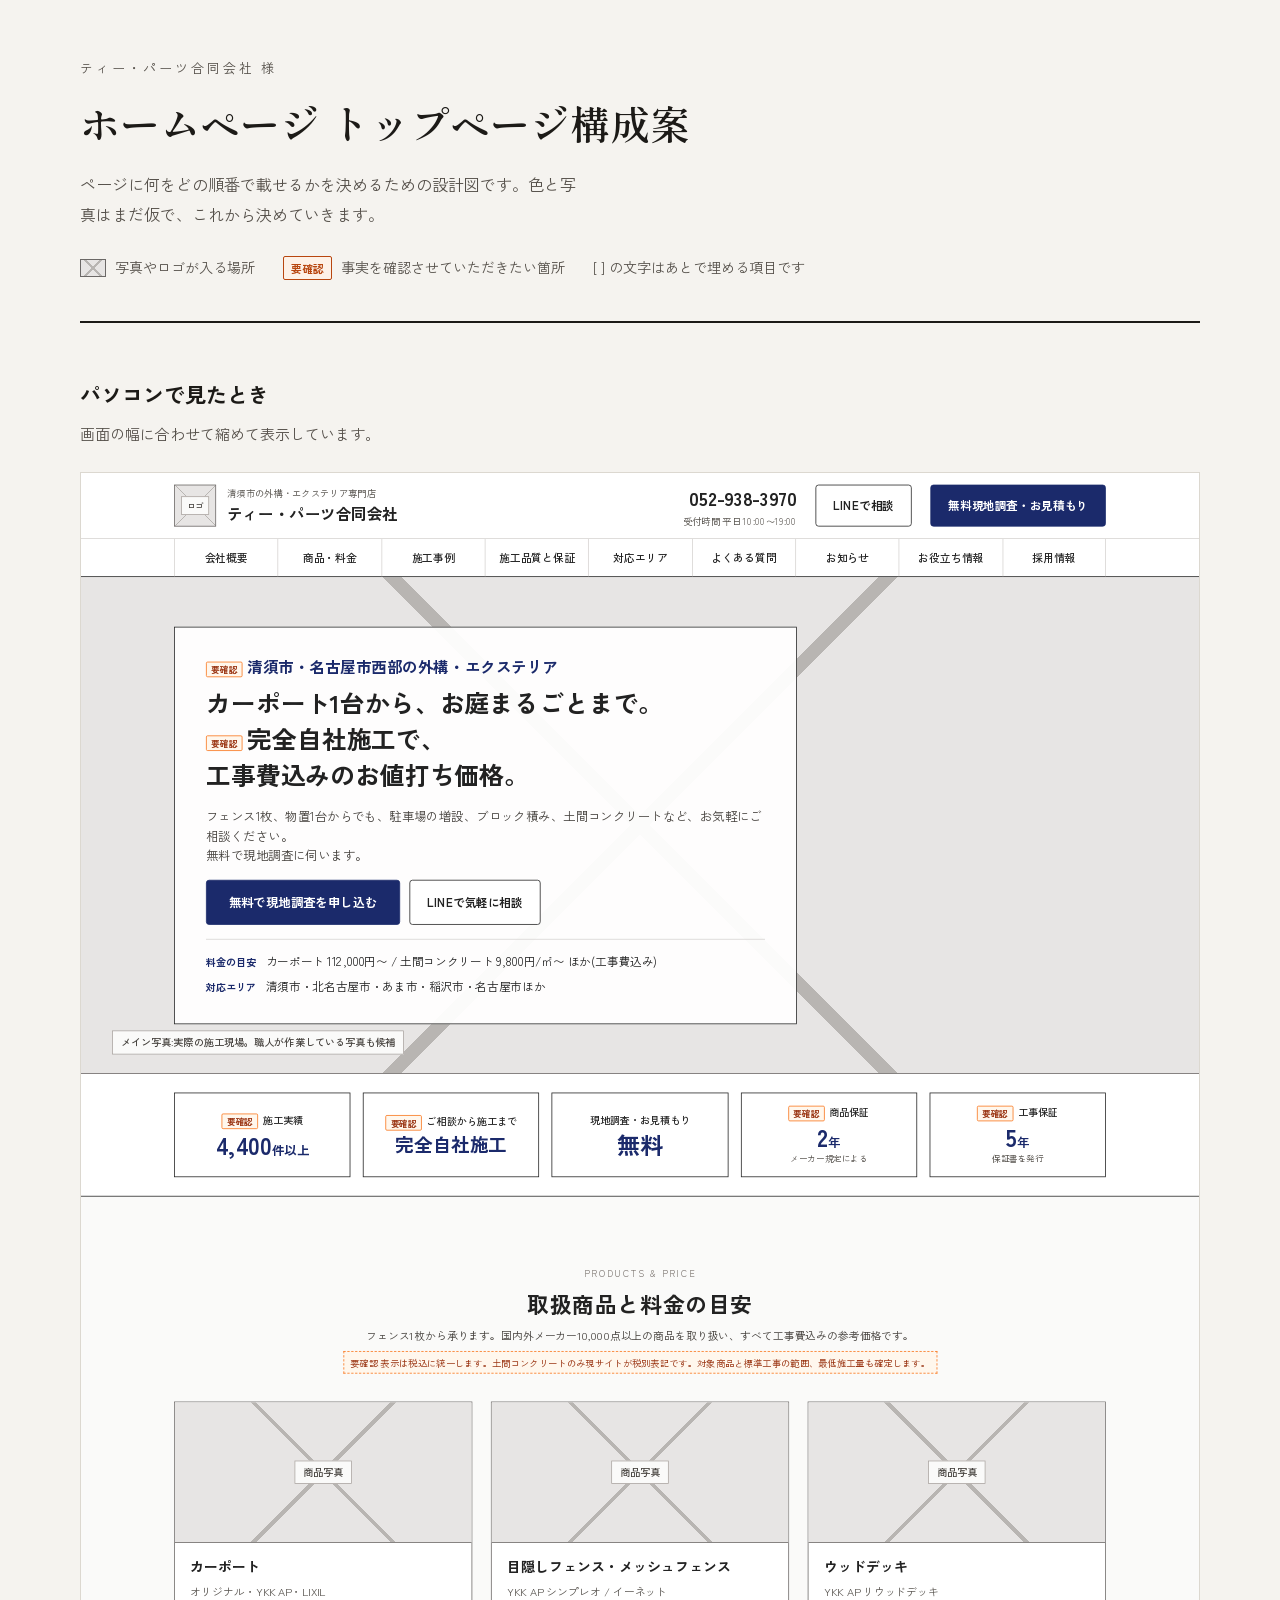
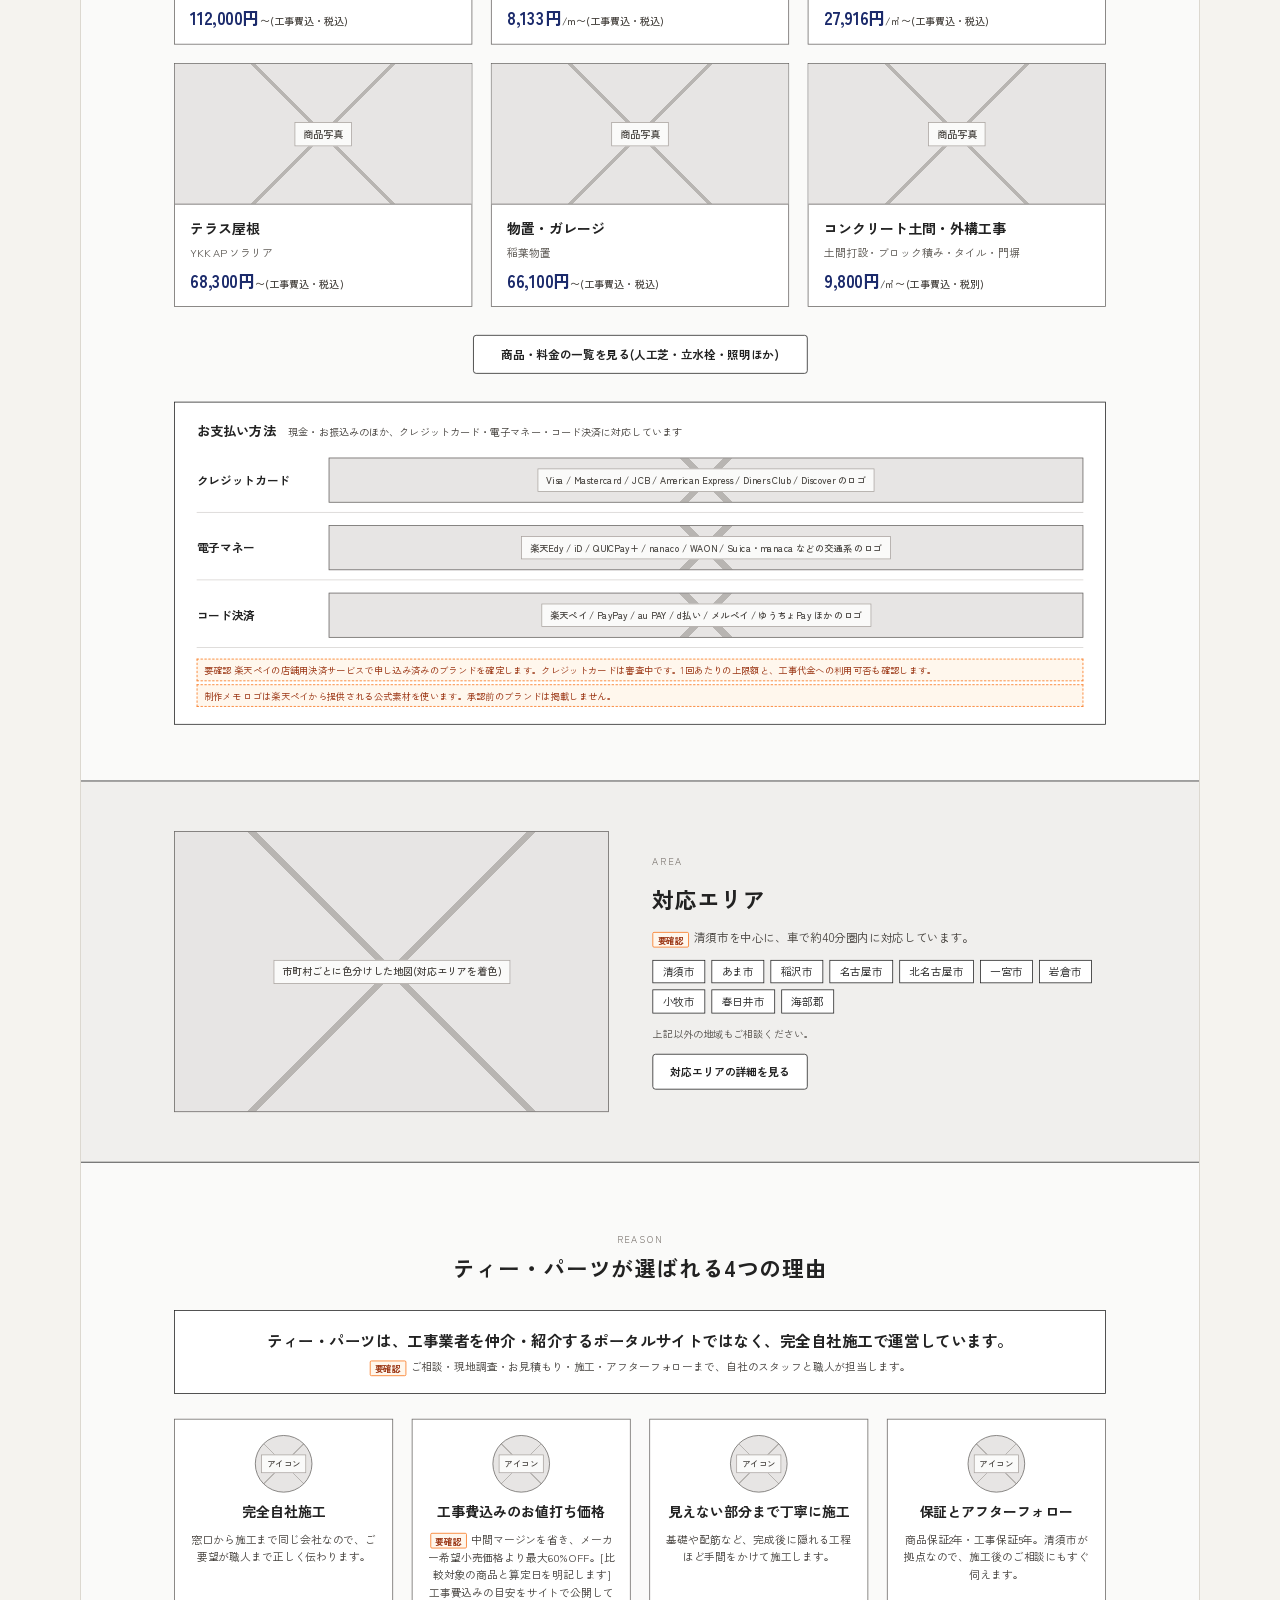
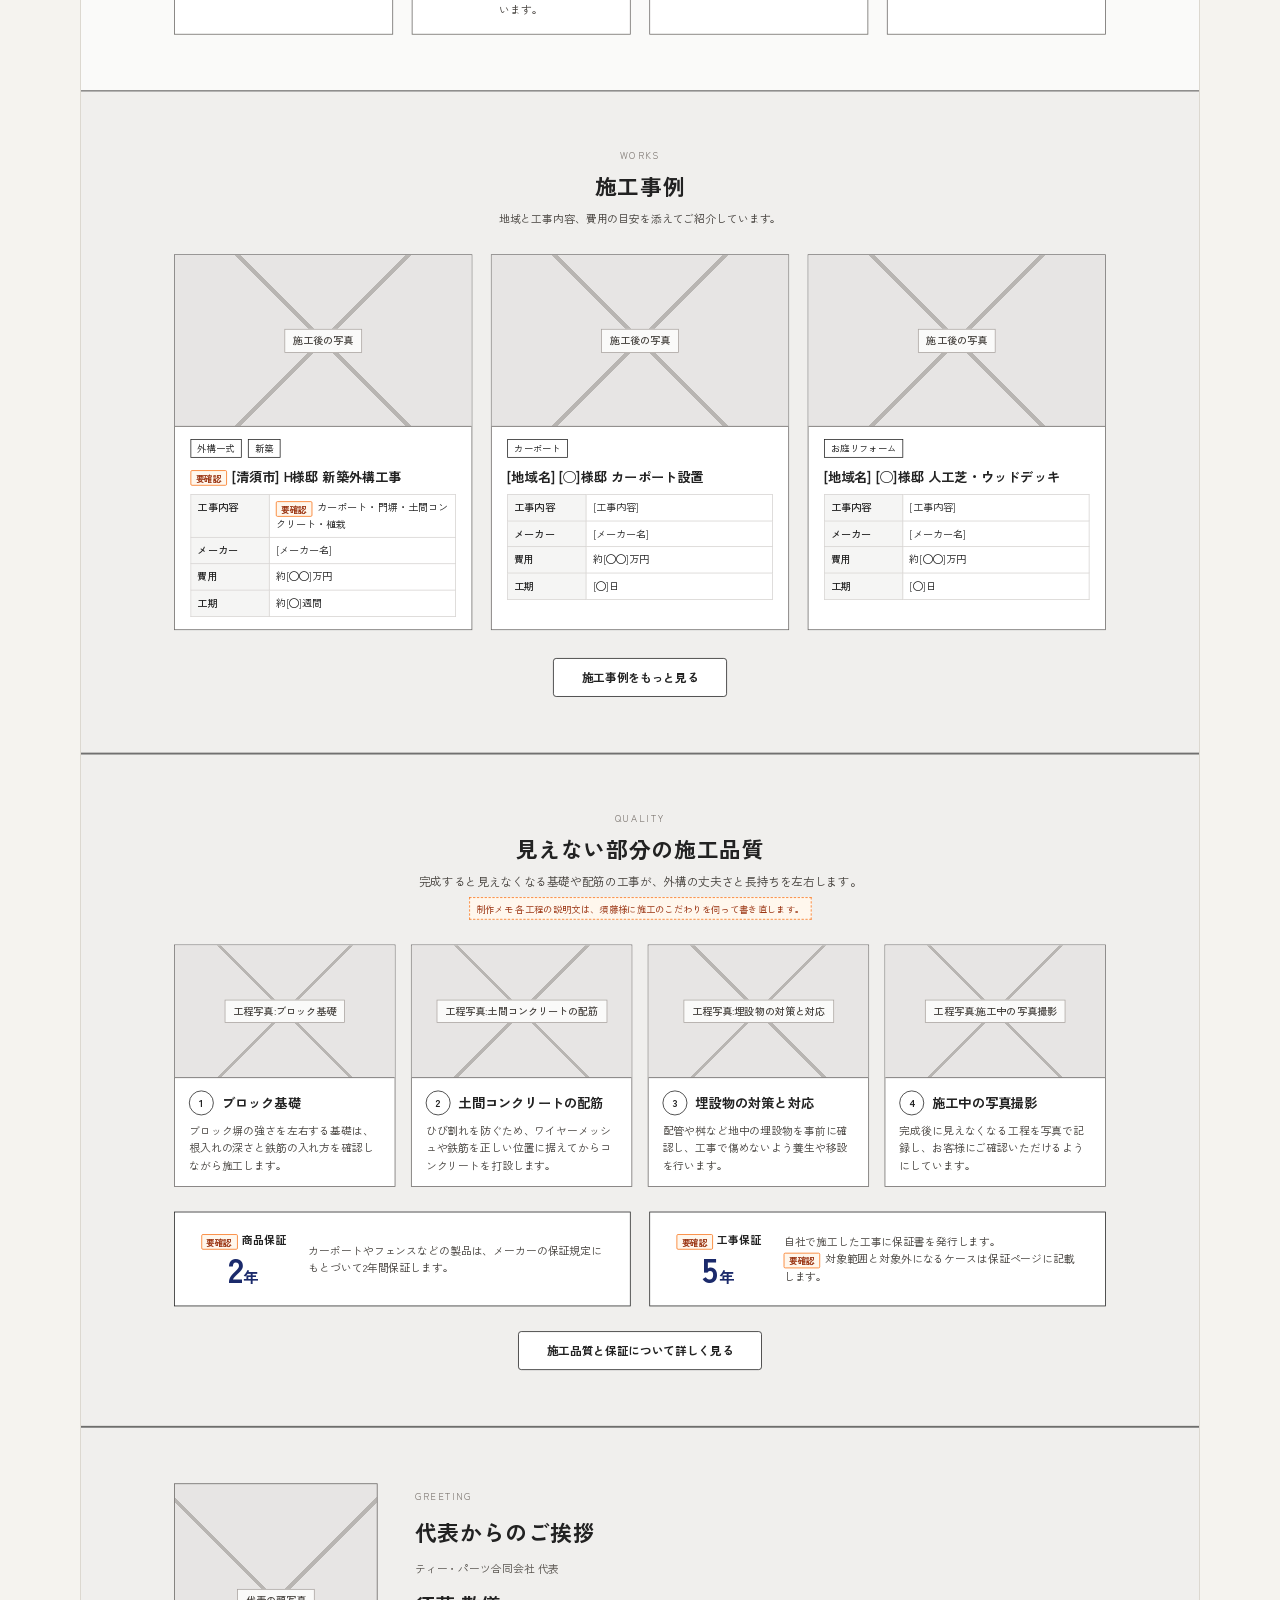
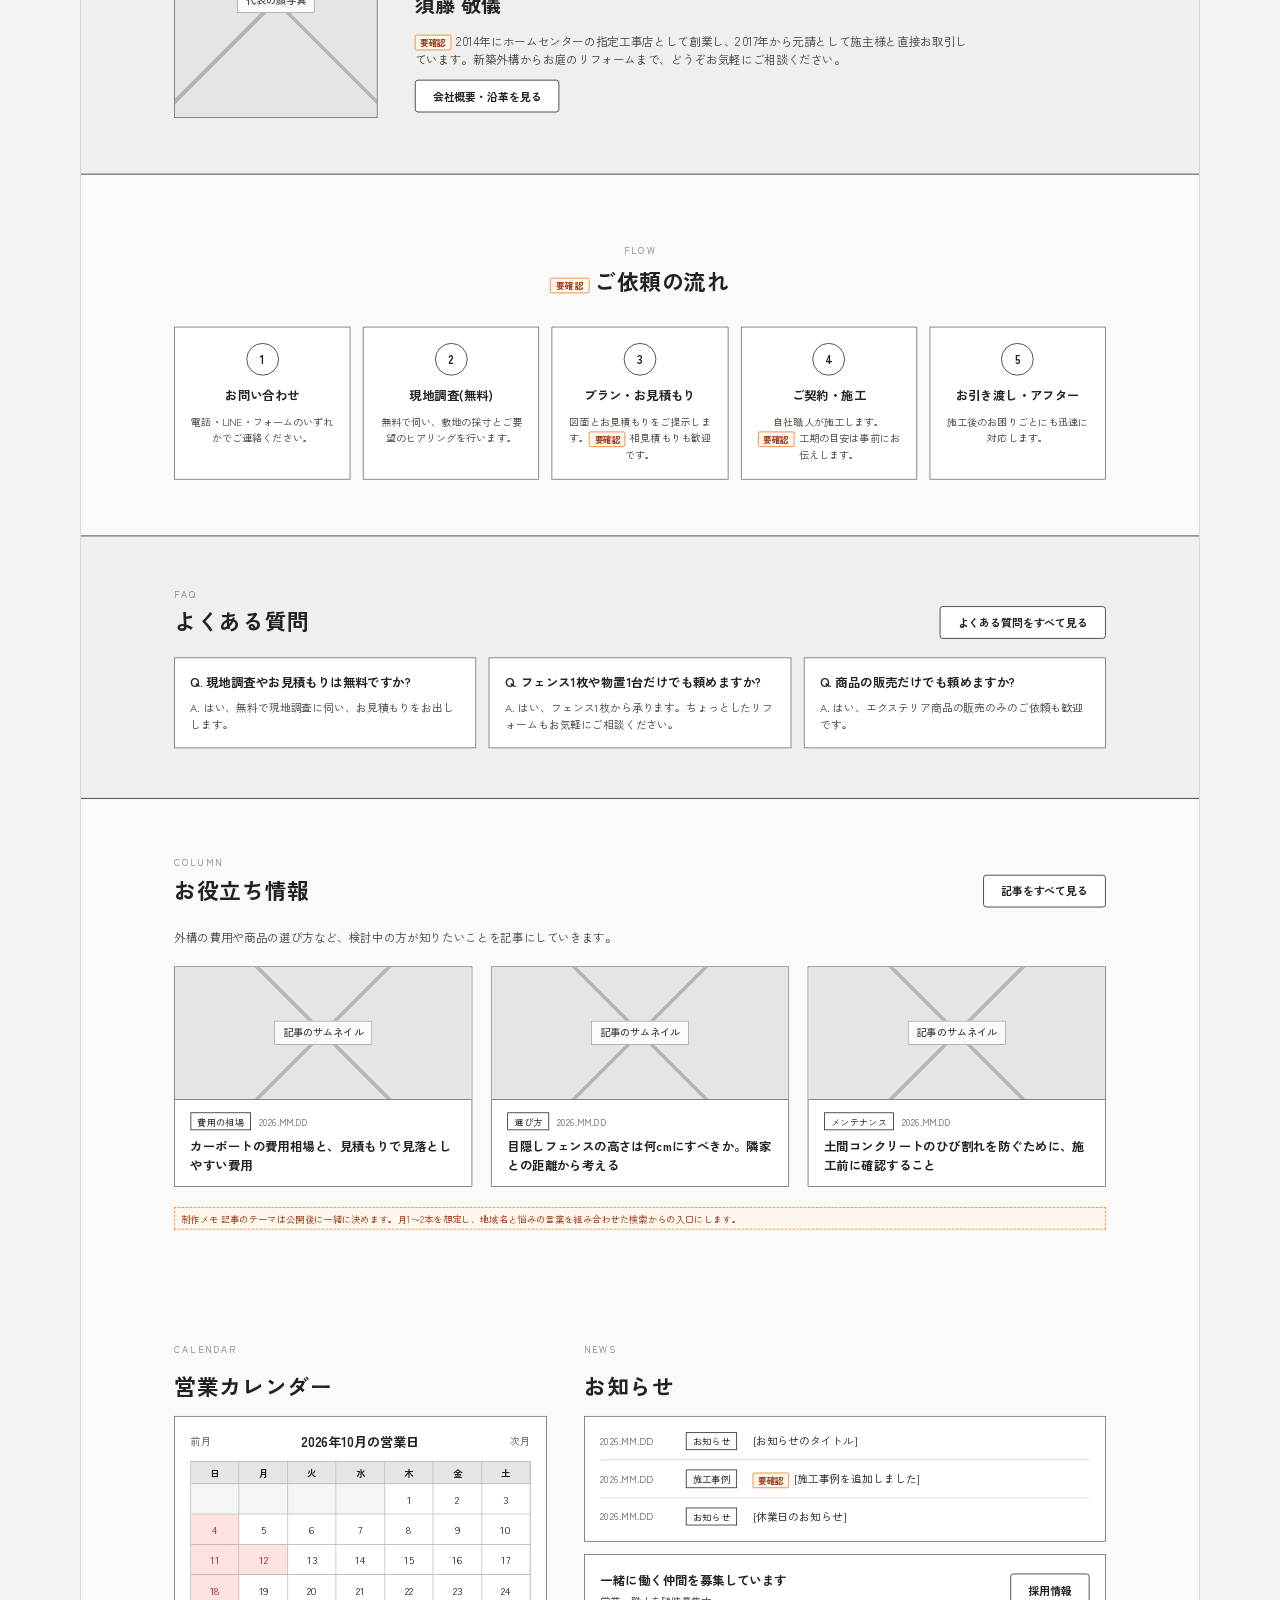
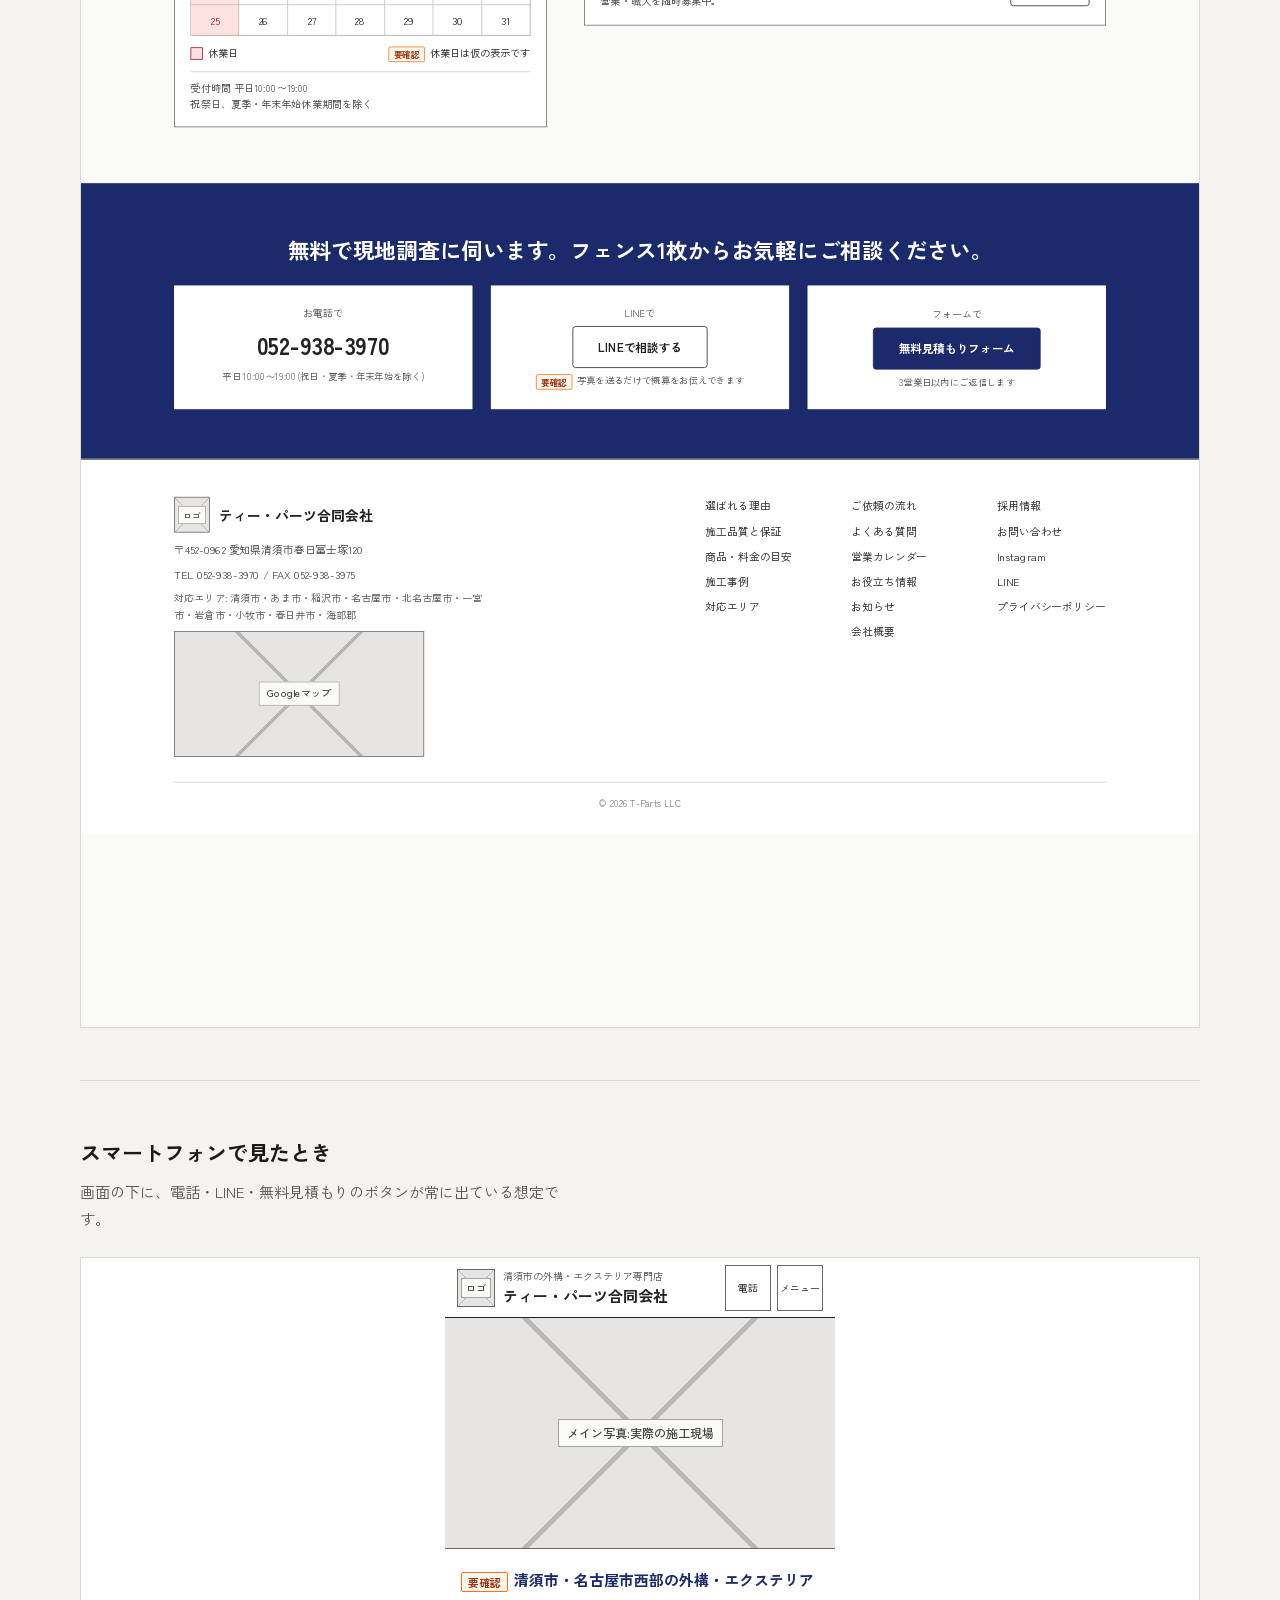
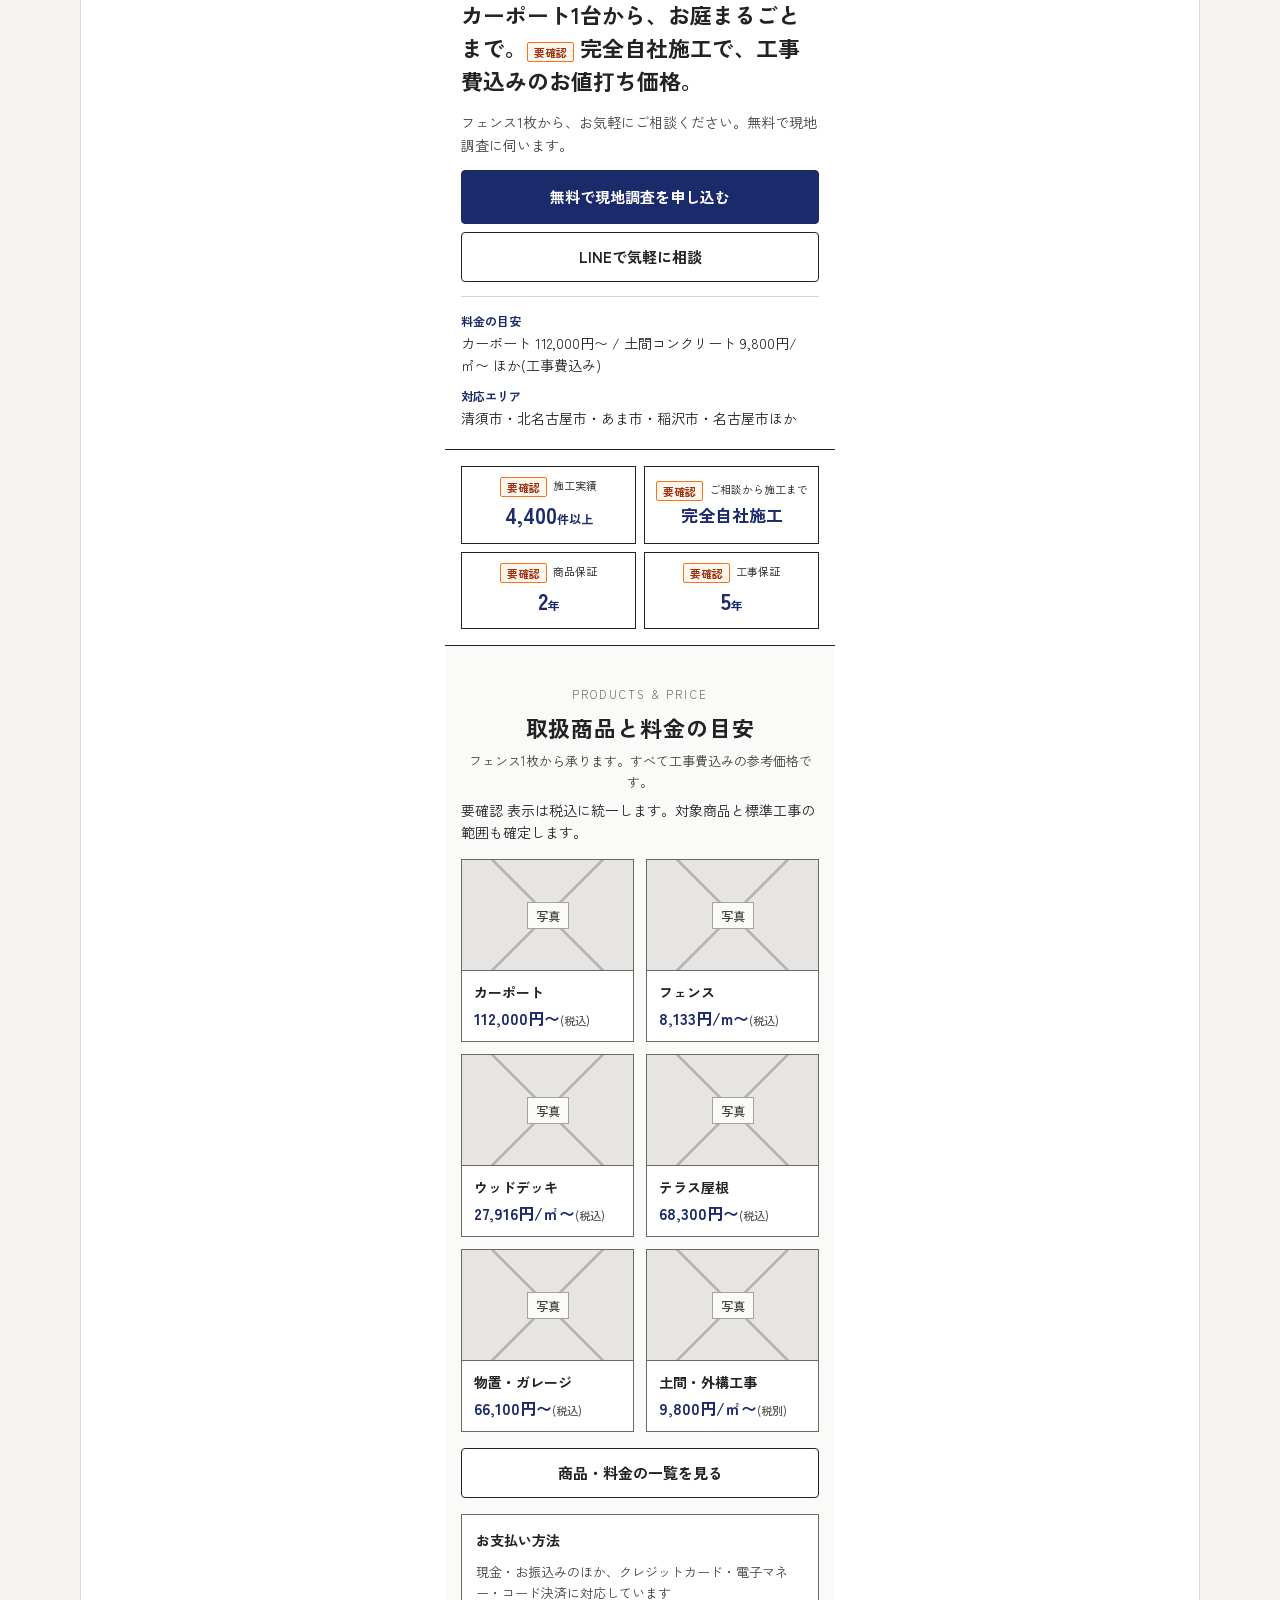
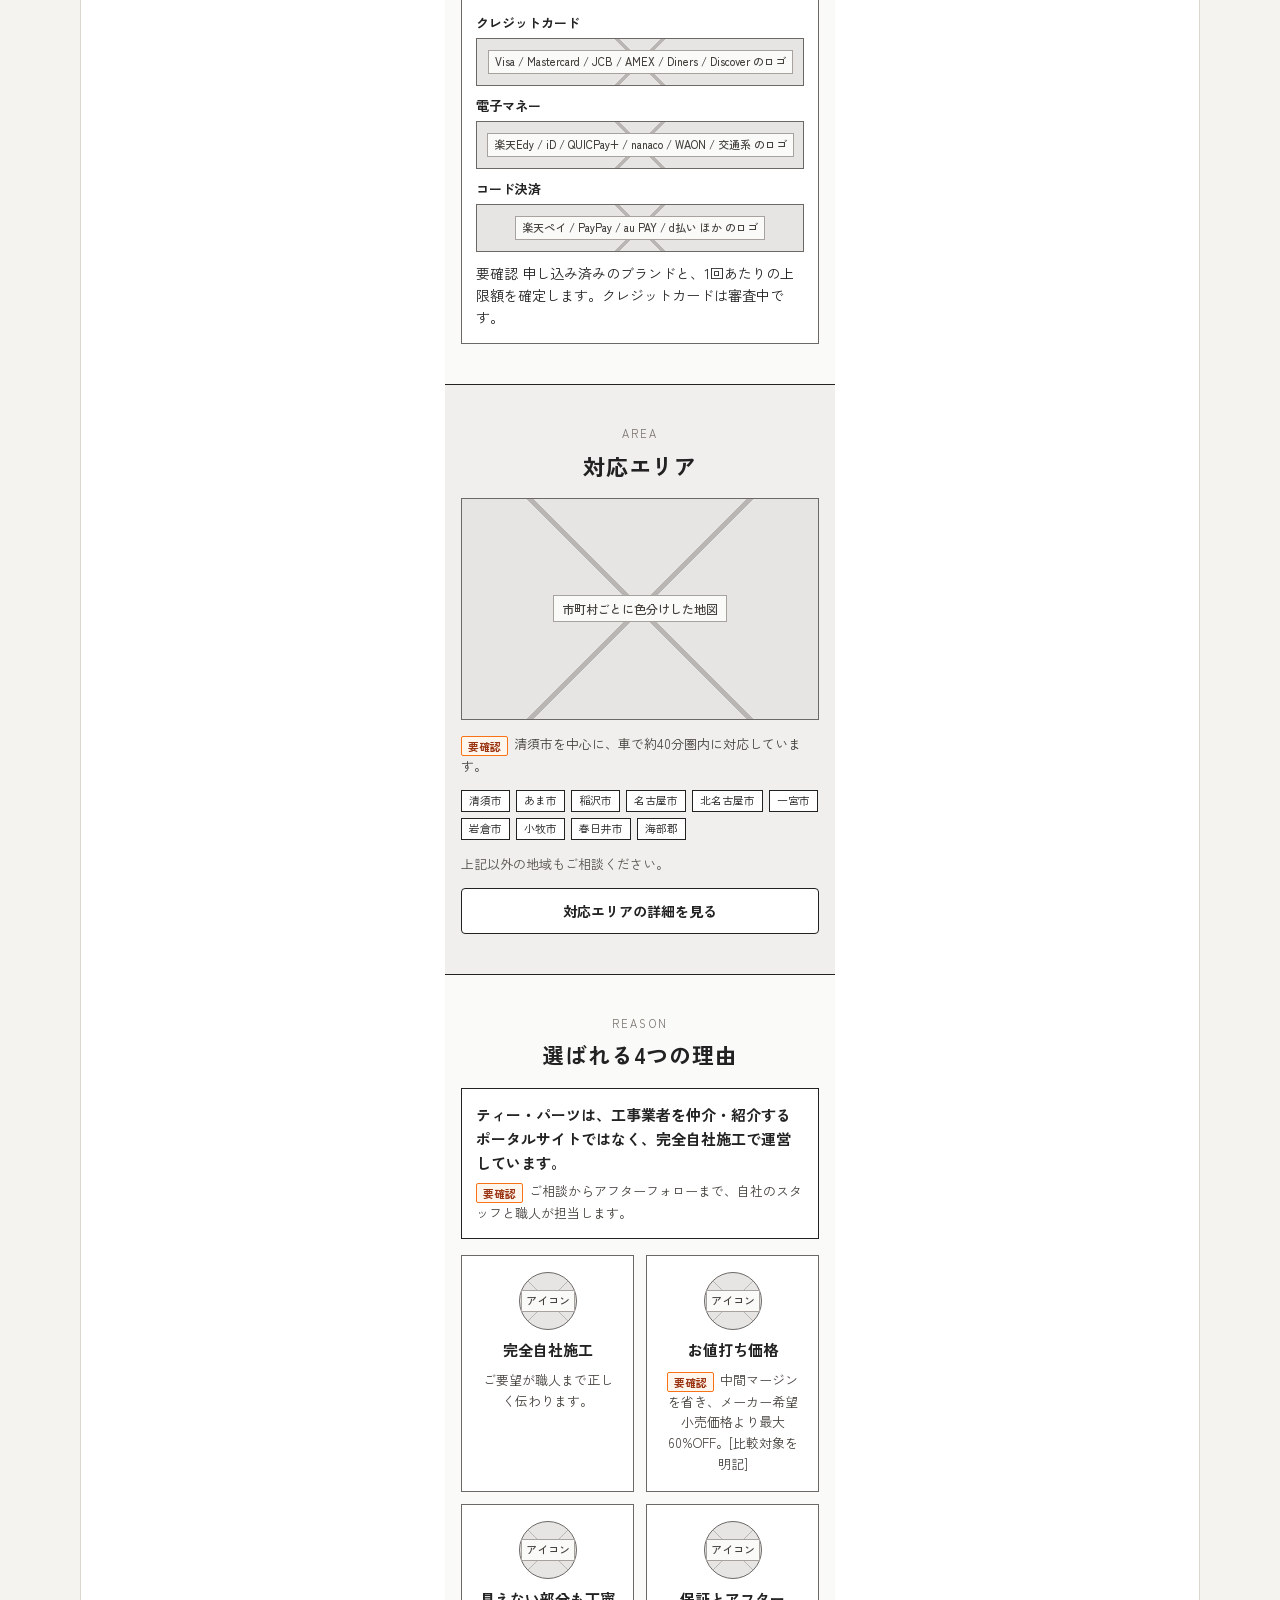
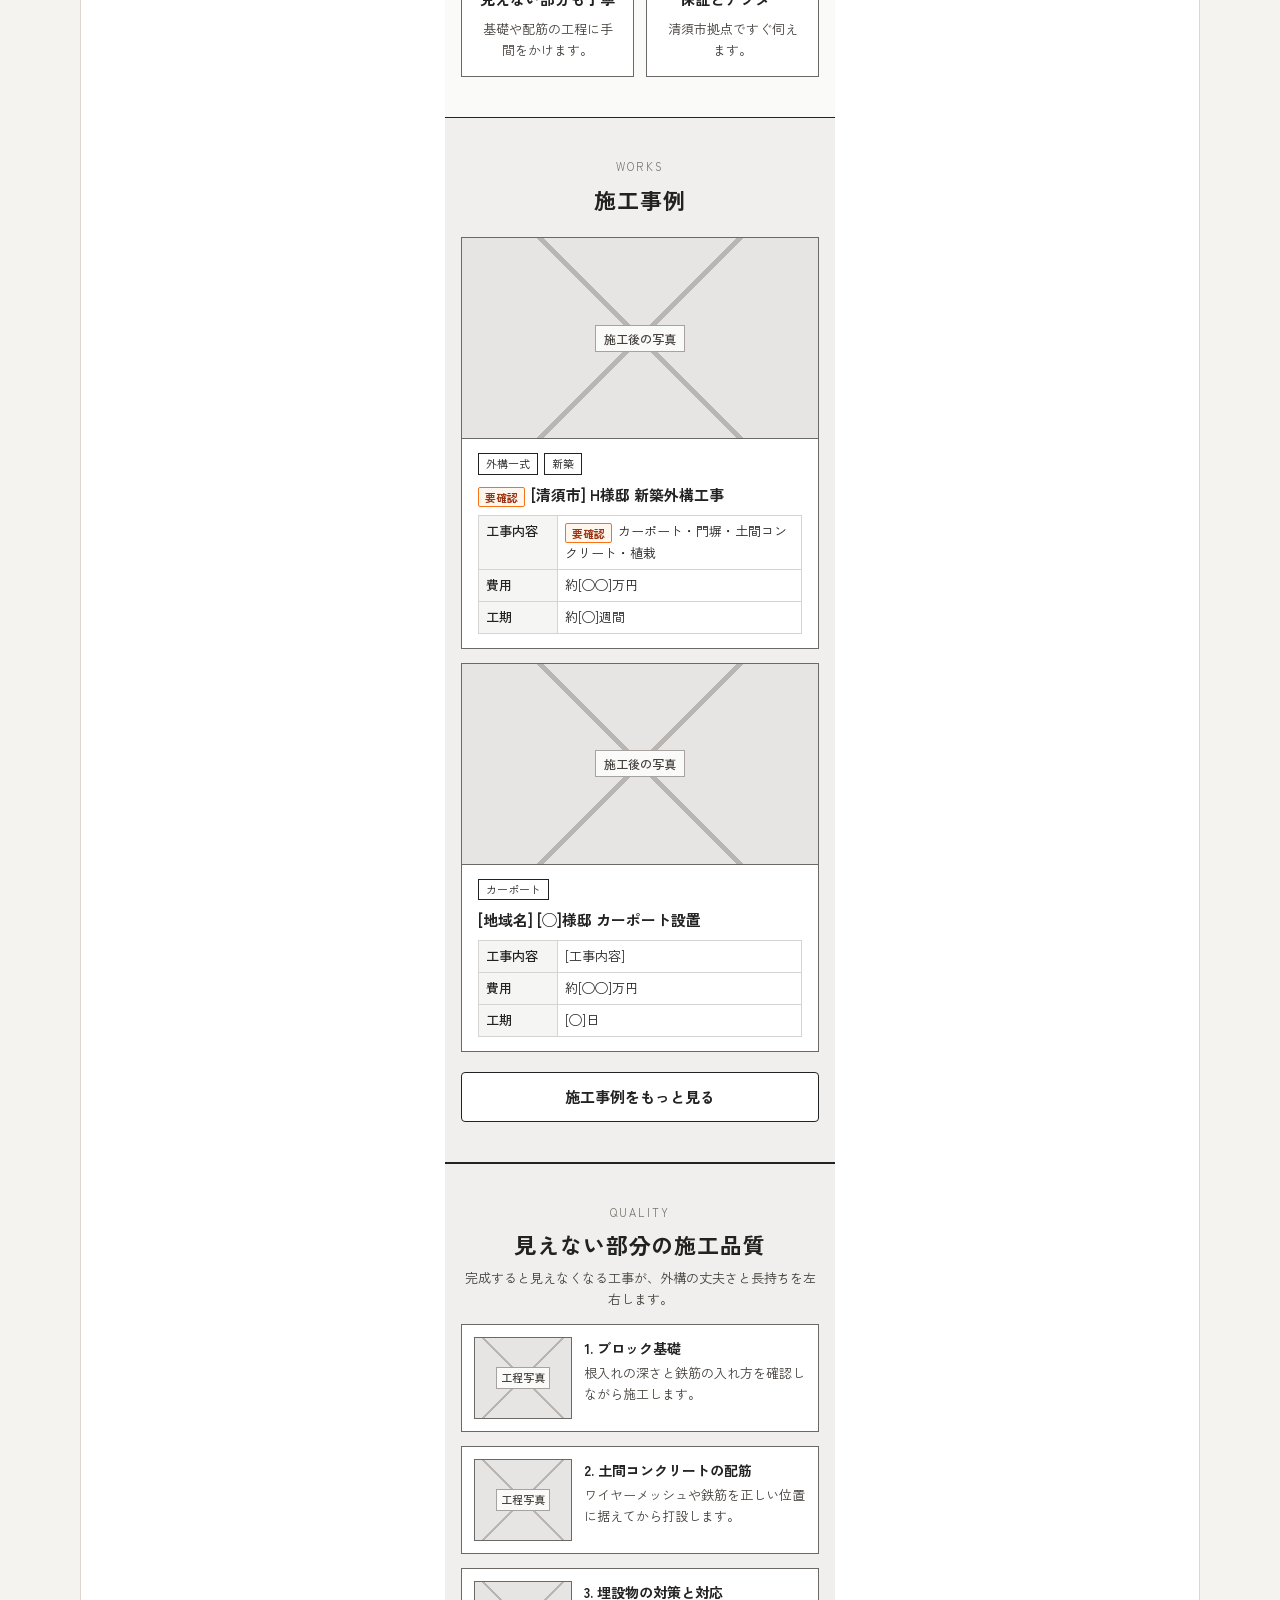
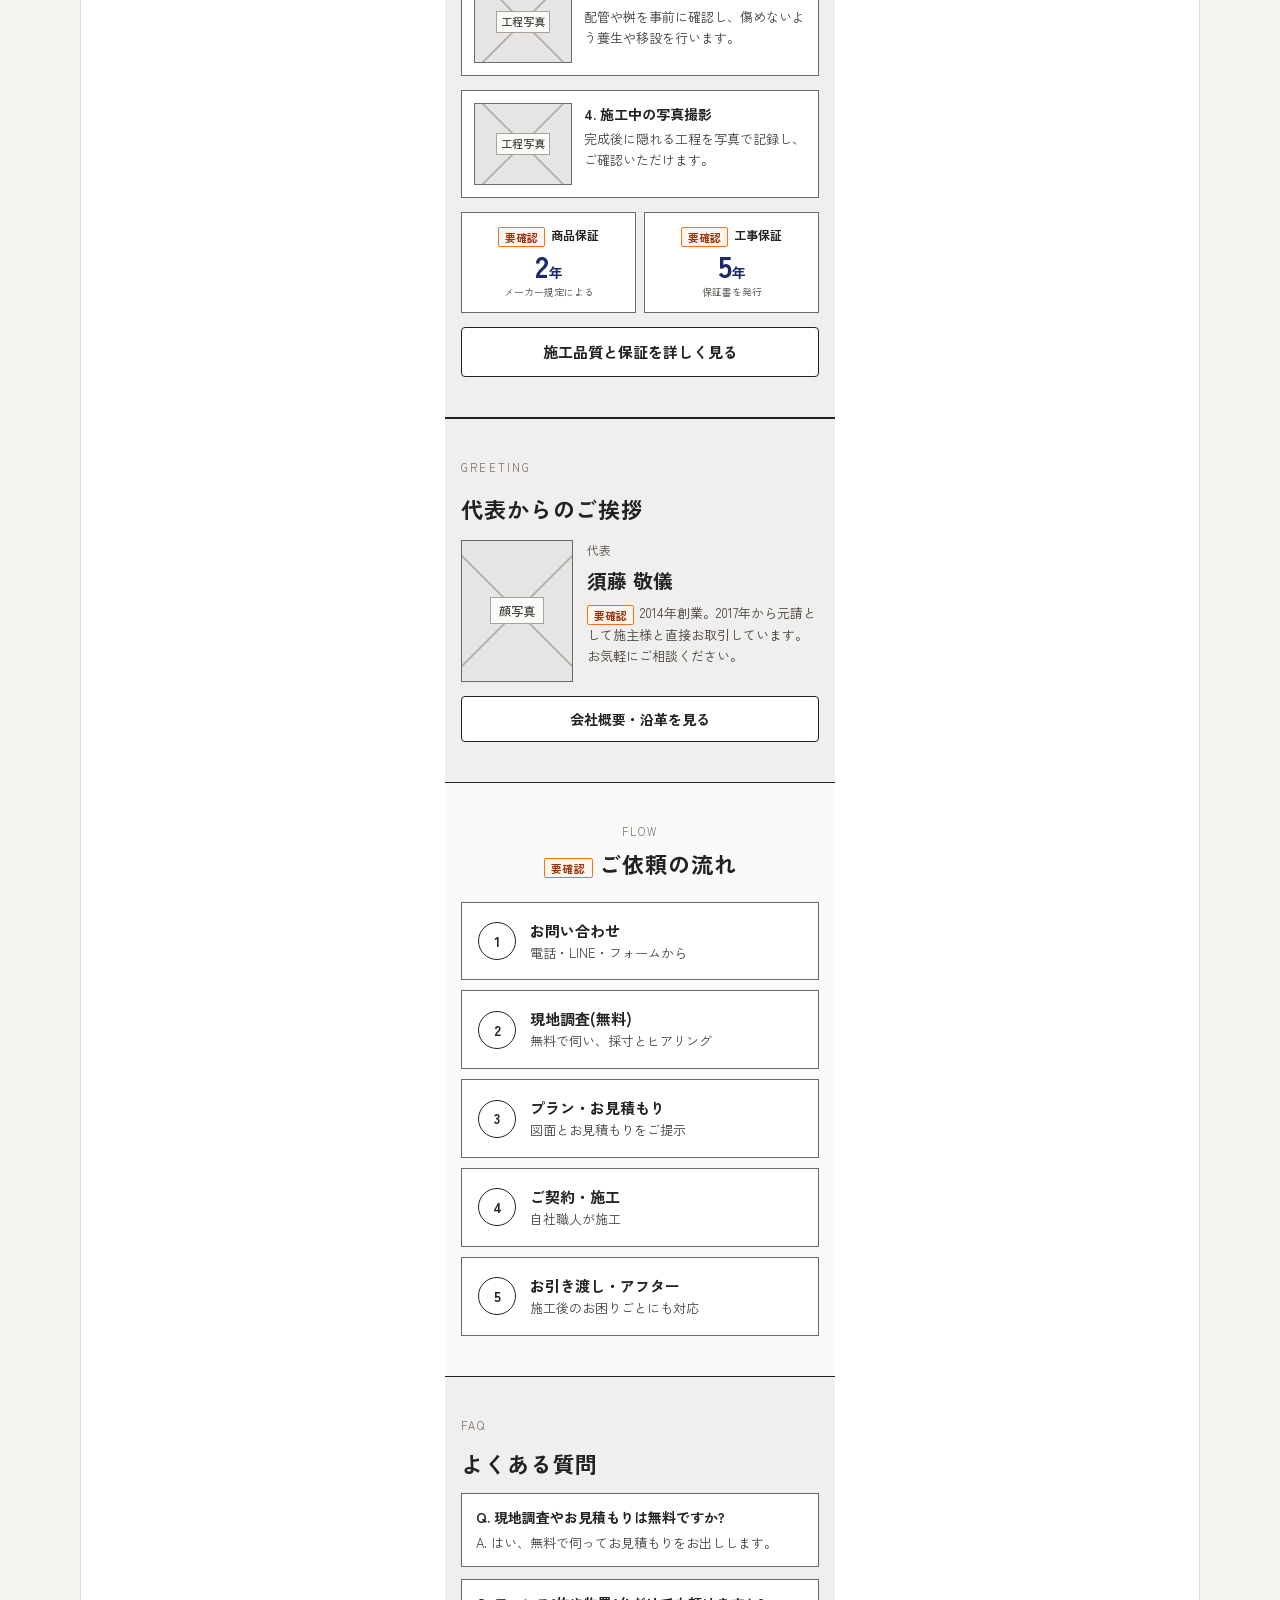
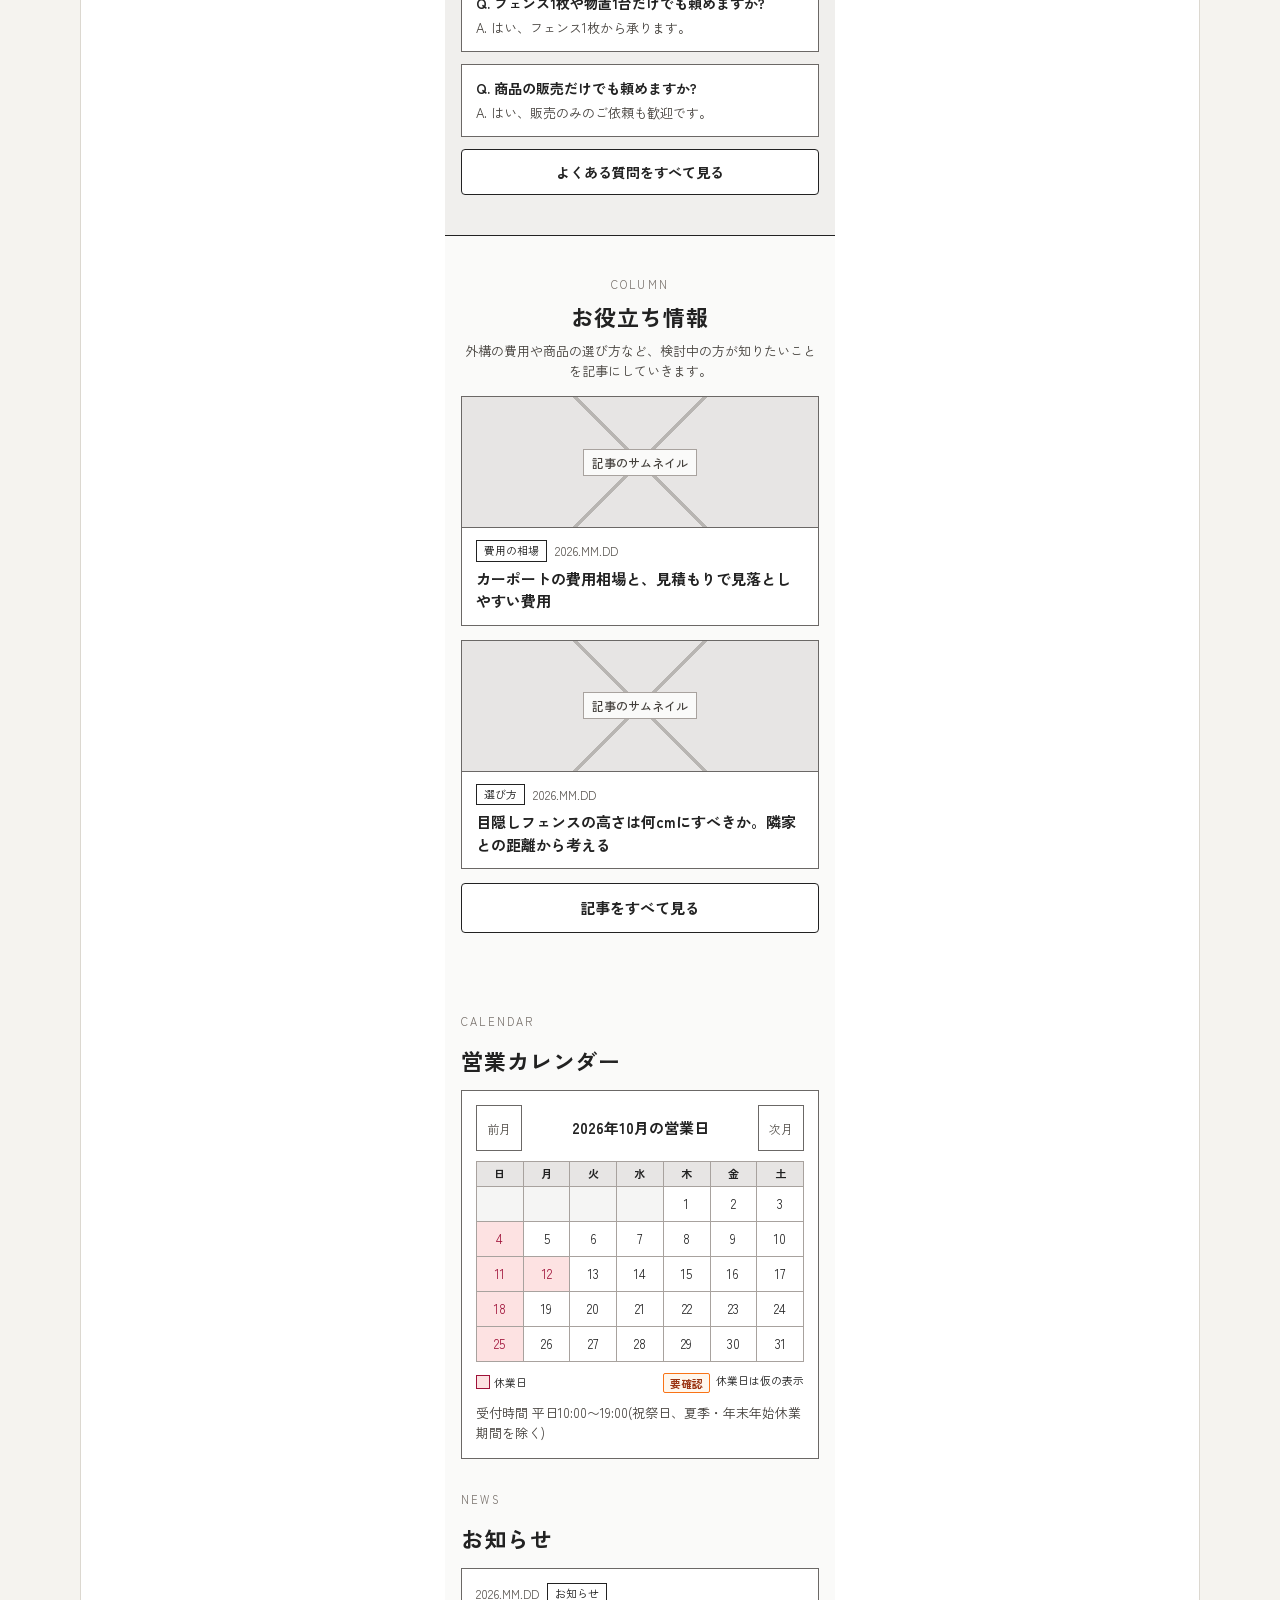
==== commit 1986d325: "対応エリアを料金の直後へ・表現をフェンス1枚からに統一" ====
--- a/index.html
+++ b/index.html
@@ -87,7 +87,7 @@
     <p>画面の幅に合わせて縮めて表示しています。</p>
     <div class="stage" id="pcStage">
       <div class="scaler" id="pcScaler">
-        <iframe title="パソコン版の構成案" width="1440" height="8450" scrolling="no" loading="eager" srcdoc="&lt;!doctype html&gt;&lt;html lang=&quot;ja&quot;&gt;&lt;head&gt;&lt;meta charset=&quot;utf-8&quot;&gt;
+        <iframe title="パソコン版の構成案" width="1440" height="8960" scrolling="no" loading="eager" srcdoc="&lt;!doctype html&gt;&lt;html lang=&quot;ja&quot;&gt;&lt;head&gt;&lt;meta charset=&quot;utf-8&quot;&gt;
   &lt;link rel=&quot;stylesheet&quot; href=&quot;https://fonts.googleapis.com/css2?family=Zen+Kaku+Gothic+New:wght@400;500;700&amp;display=swap&quot;&gt;
   &lt;style&gt;
     body { margin: 0; font-family: &quot;Zen Kaku Gothic New&quot;, &quot;Hiragino Kaku Gothic ProN&quot;, &quot;Hiragino Sans&quot;, &quot;Yu Gothic&quot;, sans-serif; color: #222; background: #fafaf9; font-size: 15px; line-height: 1.6; }
@@ -147,13 +147,13 @@
     &lt;/nav&gt;
   &lt;/header&gt;
 
-  &lt;!-- ===== ファーストビュー(単品工事の価格帯と対応エリアを1画面で) ===== --&gt;
+  &lt;!-- ===== ファーストビュー(料金の目安と対応エリアを1画面で) ===== --&gt;
   &lt;section style=&quot;position: relative; height: 640px; display: flex;&quot;&gt;
     &lt;div class=&quot;ph&quot; style=&quot;position: absolute; inset: 0; border-width: 0 0 1.5px 0; justify-content: flex-start; align-items: flex-end; padding: 24px 40px; box-sizing: border-box;&quot;&gt;&lt;span&gt;メイン写真:実際の施工現場。職人が作業している写真も候補&lt;/span&gt;&lt;/div&gt;
     &lt;div style=&quot;position: relative; width: 1200px; margin: 0 auto; display: flex; align-items: center;&quot;&gt;
       &lt;div style=&quot;background: rgba(255,255,255,0.94); border: 1.5px solid #222; padding: 36px 40px; width: 720px; display: flex; flex-direction: column; gap: 18px;&quot;&gt;
         &lt;h1 style=&quot;font-size: 32px; line-height: 1.45; margin: 0; font-weight: 700;&quot;&gt;&lt;span style=&quot;display: block; font-size: 20px; color: #1b2a6b; margin-bottom: 8px;&quot;&gt;&lt;span class=&quot;chk&quot;&gt;要確認&lt;/span&gt;清須市・名古屋市西部の外構・エクステリア&lt;/span&gt;カーポート1台から、お庭まるごとまで。&lt;br&gt;&lt;span class=&quot;chk&quot;&gt;要確認&lt;/span&gt;完全自社施工で、&lt;br&gt;工事費込みのお値打ち価格。&lt;/h1&gt;
-        &lt;p style=&quot;margin: 0; font-size: 16px; color: #44403c;&quot;&gt;駐車場の増設、ブロック積み、土間コンクリート、フェンスや物置の設置などの単品工事も、お気軽にご相談ください。&lt;br&gt;無料で現地調査に伺います。&lt;/p&gt;
+        &lt;p style=&quot;margin: 0; font-size: 16px; color: #44403c;&quot;&gt;フェンス1枚、物置1台からでも、駐車場の増設、ブロック積み、土間コンクリートなど、お気軽にご相談ください。&lt;br&gt;無料で現地調査に伺います。&lt;/p&gt;
         &lt;div style=&quot;display: flex; gap: 12px; align-items: center;&quot;&gt;
           &lt;div class=&quot;btn btn-primary&quot; style=&quot;height: 56px; padding: 0 28px; font-size: 16px;&quot;&gt;無料で現地調査を申し込む&lt;/div&gt;
           &lt;div class=&quot;btn btn-line&quot; style=&quot;height: 56px;&quot;&gt;LINEで気軽に相談&lt;/div&gt;
@@ -182,7 +182,7 @@
     &lt;div style=&quot;display: flex; flex-direction: column; align-items: center; gap: 8px;&quot;&gt;
       &lt;p class=&quot;sec-en&quot; style=&quot;margin: 0;&quot;&gt;PRODUCTS &amp;amp; PRICE&lt;/p&gt;
       &lt;h2 class=&quot;sec-title&quot;&gt;取扱商品と料金の目安&lt;/h2&gt;
-      &lt;p style=&quot;margin: 0; font-size: 14px; color: #44403c;&quot;&gt;単品工事も1点から承ります。国内外メーカー10,000点以上の商品を取り扱い、すべて工事費込みの参考価格です。&lt;/p&gt;
+      &lt;p style=&quot;margin: 0; font-size: 14px; color: #44403c;&quot;&gt;フェンス1枚から承ります。国内外メーカー10,000点以上の商品を取り扱い、すべて工事費込みの参考価格です。&lt;/p&gt;
       &lt;div class=&quot;note&quot;&gt;要確認 表示は税込に統一します。土間コンクリートのみ現サイトが税別表記です。対象商品と標準工事の範囲、最低施工量も確定します。&lt;/div&gt;
     &lt;/div&gt;
     &lt;div style=&quot;display: grid; grid-template-columns: repeat(3, minmax(0, 1fr)); gap: 24px;&quot;&gt;
@@ -257,6 +257,21 @@
       &lt;/div&gt;
       &lt;div class=&quot;note&quot; style=&quot;margin-top: 10px;&quot;&gt;要確認 楽天ペイの店舗用決済サービスで申し込み済みのブランドを確定します。クレジットカードは審査中です。1回あたりの上限額と、工事代金への利用可否も確認します。&lt;/div&gt;
       &lt;div class=&quot;note&quot;&gt;制作メモ ロゴは楽天ペイから提供される公式素材を使います。承認前のブランドは掲載しません。&lt;/div&gt;
+    &lt;/div&gt;
+  &lt;/section&gt;
+
+  &lt;!-- ===== 対応エリア(料金の直後) ===== --&gt;
+  &lt;section style=&quot;background: #f0efed; border-top: 1.5px solid #222; border-bottom: 1.5px solid #222;&quot;&gt;
+    &lt;div style=&quot;width: 1200px; margin: 0 auto; padding: 64px 0; display: grid; grid-template-columns: 560px 1fr; gap: 56px; align-items: center;&quot;&gt;
+      &lt;div class=&quot;ph&quot; style=&quot;height: 360px;&quot;&gt;&lt;span&gt;市町村ごとに色分けした地図(対応エリアを着色)&lt;/span&gt;&lt;/div&gt;
+      &lt;div style=&quot;display: flex; flex-direction: column; gap: 16px;&quot;&gt;
+        &lt;p class=&quot;sec-en&quot; style=&quot;margin: 0;&quot;&gt;AREA&lt;/p&gt;
+        &lt;h2 class=&quot;sec-title&quot;&gt;対応エリア&lt;/h2&gt;
+        &lt;p style=&quot;margin: 0; font-size: 15px; color: #44403c;&quot;&gt;&lt;span class=&quot;chk&quot;&gt;要確認&lt;/span&gt;清須市を中心に、車で約40分圏内に対応しています。&lt;/p&gt;
+        &lt;div style=&quot;display: flex; flex-wrap: wrap; gap: 8px;&quot;&gt;&lt;div class=&quot;tag&quot; style=&quot;background: #fff; font-size: 14px; padding: 3px 12px;&quot;&gt;清須市&lt;/div&gt;&lt;div class=&quot;tag&quot; style=&quot;background: #fff; font-size: 14px; padding: 3px 12px;&quot;&gt;あま市&lt;/div&gt;&lt;div class=&quot;tag&quot; style=&quot;background: #fff; font-size: 14px; padding: 3px 12px;&quot;&gt;稲沢市&lt;/div&gt;&lt;div class=&quot;tag&quot; style=&quot;background: #fff; font-size: 14px; padding: 3px 12px;&quot;&gt;名古屋市&lt;/div&gt;&lt;div class=&quot;tag&quot; style=&quot;background: #fff; font-size: 14px; padding: 3px 12px;&quot;&gt;北名古屋市&lt;/div&gt;&lt;div class=&quot;tag&quot; style=&quot;background: #fff; font-size: 14px; padding: 3px 12px;&quot;&gt;一宮市&lt;/div&gt;&lt;div class=&quot;tag&quot; style=&quot;background: #fff; font-size: 14px; padding: 3px 12px;&quot;&gt;岩倉市&lt;/div&gt;&lt;div class=&quot;tag&quot; style=&quot;background: #fff; font-size: 14px; padding: 3px 12px;&quot;&gt;小牧市&lt;/div&gt;&lt;div class=&quot;tag&quot; style=&quot;background: #fff; font-size: 14px; padding: 3px 12px;&quot;&gt;春日井市&lt;/div&gt;&lt;div class=&quot;tag&quot; style=&quot;background: #fff; font-size: 14px; padding: 3px 12px;&quot;&gt;海部郡&lt;/div&gt;&lt;/div&gt;
+        &lt;p style=&quot;margin: 0; font-size: 13px; color: #57534e;&quot;&gt;上記以外の地域もご相談ください。&lt;/p&gt;
+        &lt;div class=&quot;btn&quot; style=&quot;align-self: flex-start; height: 44px; font-size: 14px;&quot;&gt;対応エリアの詳細を見る&lt;/div&gt;
+      &lt;/div&gt;
     &lt;/div&gt;
   &lt;/section&gt;
 
@@ -401,36 +416,17 @@
     &lt;/div&gt;
   &lt;/section&gt;
 
-  &lt;!-- ===== 代表・対応エリア ===== --&gt;
+  &lt;!-- ===== 代表からのご挨拶 ===== --&gt;
   &lt;section style=&quot;background: #f0efed; border-top: 1.5px solid #222; border-bottom: 1.5px solid #222;&quot;&gt;
-    &lt;div style=&quot;width: 1200px; margin: 0 auto; padding: 72px 0; display: grid; grid-template-columns: repeat(2, minmax(0, 1fr)); gap: 48px;&quot;&gt;
-      &lt;div style=&quot;display: flex; flex-direction: column; gap: 20px;&quot;&gt;
+    &lt;div style=&quot;width: 1200px; margin: 0 auto; padding: 72px 0; display: flex; gap: 48px; align-items: center;&quot;&gt;
+      &lt;div class=&quot;ph&quot; style=&quot;width: 260px; height: 300px; flex-shrink: 0;&quot;&gt;&lt;span&gt;代表の顔写真&lt;/span&gt;&lt;/div&gt;
+      &lt;div style=&quot;display: flex; flex-direction: column; gap: 14px; max-width: 720px;&quot;&gt;
         &lt;p class=&quot;sec-en&quot; style=&quot;margin: 0;&quot;&gt;GREETING&lt;/p&gt;
         &lt;h2 class=&quot;sec-title&quot;&gt;代表からのご挨拶&lt;/h2&gt;
-        &lt;div style=&quot;display: flex; gap: 24px; align-items: flex-start;&quot;&gt;
-          &lt;div class=&quot;ph&quot; style=&quot;width: 180px; height: 220px; flex-shrink: 0;&quot;&gt;&lt;span&gt;代表の顔写真&lt;/span&gt;&lt;/div&gt;
-          &lt;div style=&quot;display: flex; flex-direction: column; gap: 10px;&quot;&gt;
-            &lt;div style=&quot;font-size: 14px; color: #57534e;&quot;&gt;ティー・パーツ合同会社 代表&lt;/div&gt;
-            &lt;div style=&quot;font-size: 24px; font-weight: 700;&quot;&gt;須藤 敬儀&lt;/div&gt;
-            &lt;p style=&quot;margin: 0; font-size: 14px; color: #44403c;&quot;&gt;&lt;span class=&quot;chk&quot;&gt;要確認&lt;/span&gt;2014年にホームセンターの指定工事店として創業し、2017年から元請として施主様と直接お取引しています。新築外構からお庭のリフォームまで、どうぞお気軽にご相談ください。&lt;/p&gt;
-            &lt;div class=&quot;btn&quot; style=&quot;align-self: flex-start; height: 40px; font-size: 14px;&quot;&gt;会社概要・沿革を見る&lt;/div&gt;
-          &lt;/div&gt;
-        &lt;/div&gt;
-      &lt;/div&gt;
-      &lt;div style=&quot;display: flex; flex-direction: column; gap: 20px;&quot;&gt;
-        &lt;p class=&quot;sec-en&quot; style=&quot;margin: 0;&quot;&gt;AREA&lt;/p&gt;
-        &lt;h2 class=&quot;sec-title&quot;&gt;対応エリア&lt;/h2&gt;
-        &lt;div style=&quot;display: flex; gap: 24px; align-items: flex-start;&quot;&gt;
-          &lt;div class=&quot;ph&quot; style=&quot;width: 240px; height: 240px; flex-shrink: 0;&quot;&gt;&lt;span&gt;市町村ごとに色分けした地図(対応エリアを着色)&lt;/span&gt;&lt;/div&gt;
-          &lt;div style=&quot;display: flex; flex-direction: column; gap: 10px;&quot;&gt;
-            &lt;p style=&quot;margin: 0; font-size: 14px; color: #44403c;&quot;&gt;&lt;span class=&quot;chk&quot;&gt;要確認&lt;/span&gt;清須市を中心に、車で約40分圏内に対応しています。&lt;/p&gt;
-            &lt;div style=&quot;display: flex; flex-wrap: wrap; gap: 8px;&quot;&gt;
-              &lt;div class=&quot;tag&quot; style=&quot;background: #fff;&quot;&gt;清須市&lt;/div&gt;&lt;div class=&quot;tag&quot; style=&quot;background: #fff;&quot;&gt;あま市&lt;/div&gt;&lt;div class=&quot;tag&quot; style=&quot;background: #fff;&quot;&gt;稲沢市&lt;/div&gt;&lt;div class=&quot;tag&quot; style=&quot;background: #fff;&quot;&gt;名古屋市&lt;/div&gt;&lt;div class=&quot;tag&quot; style=&quot;background: #fff;&quot;&gt;北名古屋市&lt;/div&gt;&lt;div class=&quot;tag&quot; style=&quot;background: #fff;&quot;&gt;一宮市&lt;/div&gt;&lt;div class=&quot;tag&quot; style=&quot;background: #fff;&quot;&gt;岩倉市&lt;/div&gt;&lt;div class=&quot;tag&quot; style=&quot;background: #fff;&quot;&gt;小牧市&lt;/div&gt;&lt;div class=&quot;tag&quot; style=&quot;background: #fff;&quot;&gt;春日井市&lt;/div&gt;&lt;div class=&quot;tag&quot; style=&quot;background: #fff;&quot;&gt;海部郡&lt;/div&gt;
-            &lt;/div&gt;
-            &lt;p style=&quot;margin: 0; font-size: 13px; color: #57534e;&quot;&gt;上記以外の地域もご相談ください。&lt;/p&gt;
-            &lt;div class=&quot;btn&quot; style=&quot;align-self: flex-start; height: 40px; font-size: 14px;&quot;&gt;対応エリアの詳細を見る&lt;/div&gt;
-          &lt;/div&gt;
-        &lt;/div&gt;
+        &lt;div style=&quot;font-size: 14px; color: #57534e;&quot;&gt;ティー・パーツ合同会社 代表&lt;/div&gt;
+        &lt;div style=&quot;font-size: 26px; font-weight: 700;&quot;&gt;須藤 敬儀&lt;/div&gt;
+        &lt;p style=&quot;margin: 0; font-size: 15px; color: #44403c;&quot;&gt;&lt;span class=&quot;chk&quot;&gt;要確認&lt;/span&gt;2014年にホームセンターの指定工事店として創業し、2017年から元請として施主様と直接お取引しています。新築外構からお庭のリフォームまで、どうぞお気軽にご相談ください。&lt;/p&gt;
+        &lt;div class=&quot;btn&quot; style=&quot;align-self: flex-start; height: 40px; font-size: 14px;&quot;&gt;会社概要・沿革を見る&lt;/div&gt;
       &lt;/div&gt;
     &lt;/div&gt;
   &lt;/section&gt;
@@ -478,7 +474,7 @@
         &lt;div class=&quot;btn&quot; style=&quot;height: 40px; font-size: 14px;&quot;&gt;よくある質問をすべて見る&lt;/div&gt;
       &lt;/div&gt;
       &lt;div style=&quot;display: grid; grid-template-columns: repeat(3, minmax(0, 1fr)); gap: 16px;&quot;&gt;
-        &lt;div class=&quot;box&quot; style=&quot;padding: 18px 20px; display: flex; flex-direction: column; gap: 8px;&quot;&gt;&lt;div style=&quot;font-size: 16px; font-weight: 700;&quot;&gt;Q. 現地調査やお見積もりは無料ですか?&lt;/div&gt;&lt;div style=&quot;font-size: 14px; color: #44403c;&quot;&gt;A. はい、無料で現地調査に伺い、お見積もりをお出しします。&lt;/div&gt;&lt;/div&gt;&lt;div class=&quot;box&quot; style=&quot;padding: 18px 20px; display: flex; flex-direction: column; gap: 8px;&quot;&gt;&lt;div style=&quot;font-size: 16px; font-weight: 700;&quot;&gt;Q. フェンス1枚や物置1台だけでも頼めますか?&lt;/div&gt;&lt;div style=&quot;font-size: 14px; color: #44403c;&quot;&gt;A. はい、単品工事やちょっとしたリフォームも承ります。&lt;/div&gt;&lt;/div&gt;&lt;div class=&quot;box&quot; style=&quot;padding: 18px 20px; display: flex; flex-direction: column; gap: 8px;&quot;&gt;&lt;div style=&quot;font-size: 16px; font-weight: 700;&quot;&gt;Q. 商品の販売だけでも頼めますか?&lt;/div&gt;&lt;div style=&quot;font-size: 14px; color: #44403c;&quot;&gt;A. はい、エクステリア商品の販売のみのご依頼も歓迎です。&lt;/div&gt;&lt;/div&gt;
+        &lt;div class=&quot;box&quot; style=&quot;padding: 18px 20px; display: flex; flex-direction: column; gap: 8px;&quot;&gt;&lt;div style=&quot;font-size: 16px; font-weight: 700;&quot;&gt;Q. 現地調査やお見積もりは無料ですか?&lt;/div&gt;&lt;div style=&quot;font-size: 14px; color: #44403c;&quot;&gt;A. はい、無料で現地調査に伺い、お見積もりをお出しします。&lt;/div&gt;&lt;/div&gt;&lt;div class=&quot;box&quot; style=&quot;padding: 18px 20px; display: flex; flex-direction: column; gap: 8px;&quot;&gt;&lt;div style=&quot;font-size: 16px; font-weight: 700;&quot;&gt;Q. フェンス1枚や物置1台だけでも頼めますか?&lt;/div&gt;&lt;div style=&quot;font-size: 14px; color: #44403c;&quot;&gt;A. はい、フェンス1枚から承ります。ちょっとしたリフォームもお気軽にご相談ください。&lt;/div&gt;&lt;/div&gt;&lt;div class=&quot;box&quot; style=&quot;padding: 18px 20px; display: flex; flex-direction: column; gap: 8px;&quot;&gt;&lt;div style=&quot;font-size: 16px; font-weight: 700;&quot;&gt;Q. 商品の販売だけでも頼めますか?&lt;/div&gt;&lt;div style=&quot;font-size: 14px; color: #44403c;&quot;&gt;A. はい、エクステリア商品の販売のみのご依頼も歓迎です。&lt;/div&gt;&lt;/div&gt;
       &lt;/div&gt;
     &lt;/div&gt;
   &lt;/section&gt;
@@ -549,7 +545,7 @@
   &lt;!-- ===== お問い合わせ帯 ===== --&gt;
   &lt;section style=&quot;background: #1b2a6b; color: #fff;&quot;&gt;
     &lt;div style=&quot;width: 1200px; margin: 0 auto; padding: 64px 0; display: flex; flex-direction: column; align-items: center; gap: 24px;&quot;&gt;
-      &lt;div style=&quot;font-size: 28px; font-weight: 700;&quot;&gt;無料で現地調査に伺います。単品工事のご相談もお気軽にどうぞ。&lt;/div&gt;
+      &lt;div style=&quot;font-size: 28px; font-weight: 700;&quot;&gt;無料で現地調査に伺います。フェンス1枚からお気軽にご相談ください。&lt;/div&gt;
       &lt;div style=&quot;display: grid; grid-template-columns: repeat(3, minmax(0, 1fr)); gap: 24px; width: 100%;&quot;&gt;
         &lt;div style=&quot;background: #fff; color: #222; border: 1.5px solid #fff; padding: 24px; display: flex; flex-direction: column; align-items: center; gap: 6px;&quot;&gt;
           &lt;div style=&quot;font-size: 13px; color: #57534e;&quot;&gt;お電話で&lt;/div&gt;
@@ -581,6 +577,7 @@
           &lt;/div&gt;
           &lt;div style=&quot;font-size: 14px; color: #44403c;&quot;&gt;〒452-0962 愛知県清須市春日冨士塚120&lt;/div&gt;
           &lt;div style=&quot;font-size: 14px; color: #44403c;&quot;&gt;TEL 052-938-3970 / FAX 052-938-3975&lt;/div&gt;
+          &lt;div style=&quot;font-size: 13px; color: #57534e; max-width: 420px;&quot;&gt;対応エリア: 清須市・あま市・稲沢市・名古屋市・北名古屋市・一宮市・岩倉市・小牧市・春日井市・海部郡&lt;/div&gt;
           &lt;div class=&quot;ph&quot; style=&quot;width: 320px; height: 160px;&quot;&gt;&lt;span&gt;Googleマップ&lt;/span&gt;&lt;/div&gt;
         &lt;/div&gt;
         &lt;div style=&quot;display: grid; grid-template-columns: repeat(3, minmax(0, 1fr)); gap: 48px; font-size: 14px;&quot;&gt;
@@ -604,7 +601,7 @@
     <p>画面の下に、電話・LINE・無料見積もりのボタンが常に出ている想定です。</p>
     <div class="stage phone" id="spStage">
       <div class="scaler" id="spScaler">
-        <iframe title="スマホ版の構成案" width="390" height="9750" scrolling="no" loading="eager" srcdoc="&lt;!doctype html&gt;&lt;html lang=&quot;ja&quot;&gt;&lt;head&gt;&lt;meta charset=&quot;utf-8&quot;&gt;
+        <iframe title="スマホ版の構成案" width="390" height="9900" scrolling="no" loading="eager" srcdoc="&lt;!doctype html&gt;&lt;html lang=&quot;ja&quot;&gt;&lt;head&gt;&lt;meta charset=&quot;utf-8&quot;&gt;
   &lt;link rel=&quot;stylesheet&quot; href=&quot;https://fonts.googleapis.com/css2?family=Zen+Kaku+Gothic+New:wght@400;500;700&amp;display=swap&quot;&gt;
   &lt;style&gt;
     body { margin: 0; font-family: &quot;Zen Kaku Gothic New&quot;, &quot;Hiragino Kaku Gothic ProN&quot;, &quot;Hiragino Sans&quot;, &quot;Yu Gothic&quot;, sans-serif; color: #222; background: #fafaf9; font-size: 14px; line-height: 1.6; }
@@ -655,7 +652,7 @@
     &lt;div class=&quot;ph&quot; style=&quot;height: 230px; border-width: 0 0 1.5px 0;&quot;&gt;&lt;span&gt;メイン写真:実際の施工現場&lt;/span&gt;&lt;/div&gt;
     &lt;div style=&quot;padding: 20px 16px; display: flex; flex-direction: column; gap: 14px; background: #fff; border-bottom: 1.5px solid #222;&quot;&gt;
       &lt;h1 style=&quot;font-size: 22px; line-height: 1.5; margin: 0; font-weight: 700;&quot;&gt;&lt;span style=&quot;display: block; font-size: 15px; color: #1b2a6b; margin-bottom: 6px;&quot;&gt;&lt;span class=&quot;chk&quot;&gt;要確認&lt;/span&gt;清須市・名古屋市西部の外構・エクステリア&lt;/span&gt;カーポート1台から、お庭まるごとまで。&lt;span class=&quot;chk&quot;&gt;要確認&lt;/span&gt;完全自社施工で、工事費込みのお値打ち価格。&lt;/h1&gt;
-      &lt;p style=&quot;margin: 0; font-size: 14px; color: #44403c;&quot;&gt;単品工事やちょっとしたリフォームもお気軽に。無料で現地調査に伺います。&lt;/p&gt;
+      &lt;p style=&quot;margin: 0; font-size: 14px; color: #44403c;&quot;&gt;フェンス1枚から、お気軽にご相談ください。無料で現地調査に伺います。&lt;/p&gt;
       &lt;div style=&quot;display: flex; flex-direction: column; gap: 8px;&quot;&gt;
         &lt;div class=&quot;btn btn-primary&quot; style=&quot;height: 52px;&quot;&gt;無料で現地調査を申し込む&lt;/div&gt;
         &lt;div class=&quot;btn&quot;&gt;LINEで気軽に相談&lt;/div&gt;
@@ -680,7 +677,7 @@
     &lt;div style=&quot;display: flex; flex-direction: column; align-items: center; gap: 6px;&quot;&gt;
       &lt;p class=&quot;sec-en&quot; style=&quot;margin: 0;&quot;&gt;PRODUCTS &amp;amp; PRICE&lt;/p&gt;
       &lt;h2 class=&quot;sec-title&quot;&gt;取扱商品と料金の目安&lt;/h2&gt;
-      &lt;p style=&quot;margin: 0; font-size: 13px; color: #44403c; text-align: center;&quot;&gt;単品工事も1点から承ります。すべて工事費込みの参考価格です。&lt;/p&gt;
+      &lt;p style=&quot;margin: 0; font-size: 13px; color: #44403c; text-align: center;&quot;&gt;フェンス1枚から承ります。すべて工事費込みの参考価格です。&lt;/p&gt;
     &lt;div class=&quot;note&quot;&gt;要確認 表示は税込に統一します。対象商品と標準工事の範囲も確定します。&lt;/div&gt;
     &lt;/div&gt;
     &lt;div style=&quot;display: grid; grid-template-columns: repeat(2, minmax(0, 1fr)); gap: 12px;&quot;&gt;
@@ -704,6 +701,19 @@
       &lt;/div&gt;
       &lt;div class=&quot;note&quot;&gt;要確認 申し込み済みのブランドと、1回あたりの上限額を確定します。クレジットカードは審査中です。&lt;/div&gt;
     &lt;/div&gt;
+  &lt;/section&gt;
+
+  &lt;!-- ===== 対応エリア(料金の直後) ===== --&gt;
+  &lt;section style=&quot;background: #f0efed; border-top: 1.5px solid #222; border-bottom: 1.5px solid #222; padding: 40px 16px; display: flex; flex-direction: column; gap: 14px;&quot;&gt;
+    &lt;div style=&quot;display: flex; flex-direction: column; align-items: center; gap: 6px;&quot;&gt;
+      &lt;p class=&quot;sec-en&quot; style=&quot;margin: 0;&quot;&gt;AREA&lt;/p&gt;
+      &lt;h2 class=&quot;sec-title&quot;&gt;対応エリア&lt;/h2&gt;
+    &lt;/div&gt;
+    &lt;div class=&quot;ph&quot; style=&quot;height: 220px;&quot;&gt;&lt;span&gt;市町村ごとに色分けした地図&lt;/span&gt;&lt;/div&gt;
+    &lt;p style=&quot;margin: 0; font-size: 13px; color: #44403c;&quot;&gt;&lt;span class=&quot;chk&quot;&gt;要確認&lt;/span&gt;清須市を中心に、車で約40分圏内に対応しています。&lt;/p&gt;
+    &lt;div style=&quot;display: flex; flex-wrap: wrap; gap: 6px;&quot;&gt;&lt;div class=&quot;tag&quot;&gt;清須市&lt;/div&gt;&lt;div class=&quot;tag&quot;&gt;あま市&lt;/div&gt;&lt;div class=&quot;tag&quot;&gt;稲沢市&lt;/div&gt;&lt;div class=&quot;tag&quot;&gt;名古屋市&lt;/div&gt;&lt;div class=&quot;tag&quot;&gt;北名古屋市&lt;/div&gt;&lt;div class=&quot;tag&quot;&gt;一宮市&lt;/div&gt;&lt;div class=&quot;tag&quot;&gt;岩倉市&lt;/div&gt;&lt;div class=&quot;tag&quot;&gt;小牧市&lt;/div&gt;&lt;div class=&quot;tag&quot;&gt;春日井市&lt;/div&gt;&lt;div class=&quot;tag&quot;&gt;海部郡&lt;/div&gt;&lt;/div&gt;
+    &lt;p style=&quot;margin: 0; font-size: 13px; color: #57534e;&quot;&gt;上記以外の地域もご相談ください。&lt;/p&gt;
+    &lt;div class=&quot;btn&quot; style=&quot;height: 44px; font-size: 14px;&quot;&gt;対応エリアの詳細を見る&lt;/div&gt;
   &lt;/section&gt;
 
   &lt;!-- ===== 選ばれる理由 ===== --&gt;
@@ -774,32 +784,19 @@
     &lt;div class=&quot;btn&quot; style=&quot;height: 48px;&quot;&gt;施工品質と保証を詳しく見る&lt;/div&gt;
   &lt;/section&gt;
 
-  &lt;!-- ===== 代表・対応エリア ===== --&gt;
-  &lt;section style=&quot;background: #f0efed; border-top: 1.5px solid #222; border-bottom: 1.5px solid #222; padding: 40px 16px; display: flex; flex-direction: column; gap: 32px;&quot;&gt;
-    &lt;div style=&quot;display: flex; flex-direction: column; gap: 14px;&quot;&gt;
-      &lt;p class=&quot;sec-en&quot; style=&quot;margin: 0;&quot;&gt;GREETING&lt;/p&gt;
-      &lt;h2 class=&quot;sec-title&quot;&gt;代表からのご挨拶&lt;/h2&gt;
-      &lt;div style=&quot;display: flex; gap: 14px; align-items: flex-start;&quot;&gt;
-        &lt;div class=&quot;ph&quot; style=&quot;width: 110px; height: 140px; flex-shrink: 0;&quot;&gt;&lt;span&gt;顔写真&lt;/span&gt;&lt;/div&gt;
-        &lt;div style=&quot;display: flex; flex-direction: column; gap: 6px;&quot;&gt;
-          &lt;div style=&quot;font-size: 12px; color: #57534e;&quot;&gt;代表&lt;/div&gt;
-          &lt;div style=&quot;font-size: 20px; font-weight: 700;&quot;&gt;須藤 敬儀&lt;/div&gt;
-          &lt;p style=&quot;margin: 0; font-size: 13px; color: #44403c;&quot;&gt;&lt;span class=&quot;chk&quot;&gt;要確認&lt;/span&gt;2014年創業。2017年から元請として施主様と直接お取引しています。お気軽にご相談ください。&lt;/p&gt;
-        &lt;/div&gt;
-      &lt;/div&gt;
-      &lt;div class=&quot;btn&quot; style=&quot;height: 44px; font-size: 14px;&quot;&gt;会社概要・沿革を見る&lt;/div&gt;
-    &lt;/div&gt;
-    &lt;div style=&quot;display: flex; flex-direction: column; gap: 14px;&quot;&gt;
-      &lt;p class=&quot;sec-en&quot; style=&quot;margin: 0;&quot;&gt;AREA&lt;/p&gt;
-      &lt;h2 class=&quot;sec-title&quot;&gt;対応エリア&lt;/h2&gt;
-      &lt;div class=&quot;ph&quot; style=&quot;height: 200px;&quot;&gt;&lt;span&gt;市町村ごとに色分けした地図&lt;/span&gt;&lt;/div&gt;
-      &lt;p style=&quot;margin: 0; font-size: 13px; color: #44403c;&quot;&gt;&lt;span class=&quot;chk&quot;&gt;要確認&lt;/span&gt;清須市を中心に、車で約40分圏内に対応しています。&lt;/p&gt;
-      &lt;div style=&quot;display: flex; flex-wrap: wrap; gap: 6px;&quot;&gt;
-        &lt;div class=&quot;tag&quot;&gt;清須市&lt;/div&gt;&lt;div class=&quot;tag&quot;&gt;あま市&lt;/div&gt;&lt;div class=&quot;tag&quot;&gt;稲沢市&lt;/div&gt;&lt;div class=&quot;tag&quot;&gt;名古屋市&lt;/div&gt;&lt;div class=&quot;tag&quot;&gt;北名古屋市&lt;/div&gt;&lt;div class=&quot;tag&quot;&gt;一宮市&lt;/div&gt;&lt;div class=&quot;tag&quot;&gt;岩倉市&lt;/div&gt;&lt;div class=&quot;tag&quot;&gt;小牧市&lt;/div&gt;&lt;div class=&quot;tag&quot;&gt;春日井市&lt;/div&gt;&lt;div class=&quot;tag&quot;&gt;海部郡&lt;/div&gt;
-      &lt;/div&gt;
-      &lt;p style=&quot;margin: 0; font-size: 12px; color: #57534e;&quot;&gt;上記以外の地域もご相談ください。&lt;/p&gt;
-      &lt;div class=&quot;btn&quot; style=&quot;height: 44px; font-size: 14px;&quot;&gt;対応エリアの詳細を見る&lt;/div&gt;
-    &lt;/div&gt;
+  &lt;!-- ===== 代表からのご挨拶 ===== --&gt;
+  &lt;section style=&quot;background: #f0efed; border-top: 1.5px solid #222; border-bottom: 1.5px solid #222; padding: 40px 16px; display: flex; flex-direction: column; gap: 14px;&quot;&gt;
+    &lt;p class=&quot;sec-en&quot; style=&quot;margin: 0;&quot;&gt;GREETING&lt;/p&gt;
+    &lt;h2 class=&quot;sec-title&quot;&gt;代表からのご挨拶&lt;/h2&gt;
+    &lt;div style=&quot;display: flex; gap: 14px; align-items: flex-start;&quot;&gt;
+      &lt;div class=&quot;ph&quot; style=&quot;width: 110px; height: 140px; flex-shrink: 0;&quot;&gt;&lt;span&gt;顔写真&lt;/span&gt;&lt;/div&gt;
+      &lt;div style=&quot;display: flex; flex-direction: column; gap: 6px;&quot;&gt;
+        &lt;div style=&quot;font-size: 12px; color: #57534e;&quot;&gt;代表&lt;/div&gt;
+        &lt;div style=&quot;font-size: 20px; font-weight: 700;&quot;&gt;須藤 敬儀&lt;/div&gt;
+        &lt;p style=&quot;margin: 0; font-size: 13px; color: #44403c;&quot;&gt;&lt;span class=&quot;chk&quot;&gt;要確認&lt;/span&gt;2014年創業。2017年から元請として施主様と直接お取引しています。お気軽にご相談ください。&lt;/p&gt;
+      &lt;/div&gt;
+    &lt;/div&gt;
+    &lt;div class=&quot;btn&quot; style=&quot;height: 44px; font-size: 14px;&quot;&gt;会社概要・沿革を見る&lt;/div&gt;
   &lt;/section&gt;
 
   &lt;!-- ===== 流れ ===== --&gt;
@@ -822,7 +819,7 @@
     &lt;p class=&quot;sec-en&quot; style=&quot;margin: 0;&quot;&gt;FAQ&lt;/p&gt;
     &lt;h2 class=&quot;sec-title&quot;&gt;よくある質問&lt;/h2&gt;
     &lt;div class=&quot;box&quot; style=&quot;padding: 12px 14px; display: flex; flex-direction: column; gap: 4px;&quot;&gt;&lt;div style=&quot;font-size: 14px; font-weight: 700;&quot;&gt;Q. 現地調査やお見積もりは無料ですか?&lt;/div&gt;&lt;div style=&quot;font-size: 13px; color: #44403c;&quot;&gt;A. はい、無料で伺ってお見積もりをお出しします。&lt;/div&gt;&lt;/div&gt;
-    &lt;div class=&quot;box&quot; style=&quot;padding: 12px 14px; display: flex; flex-direction: column; gap: 4px;&quot;&gt;&lt;div style=&quot;font-size: 14px; font-weight: 700;&quot;&gt;Q. フェンス1枚や物置1台だけでも頼めますか?&lt;/div&gt;&lt;div style=&quot;font-size: 13px; color: #44403c;&quot;&gt;A. はい、単品工事も承ります。&lt;/div&gt;&lt;/div&gt;
+    &lt;div class=&quot;box&quot; style=&quot;padding: 12px 14px; display: flex; flex-direction: column; gap: 4px;&quot;&gt;&lt;div style=&quot;font-size: 14px; font-weight: 700;&quot;&gt;Q. フェンス1枚や物置1台だけでも頼めますか?&lt;/div&gt;&lt;div style=&quot;font-size: 13px; color: #44403c;&quot;&gt;A. はい、フェンス1枚から承ります。&lt;/div&gt;&lt;/div&gt;
     &lt;div class=&quot;box&quot; style=&quot;padding: 12px 14px; display: flex; flex-direction: column; gap: 4px;&quot;&gt;&lt;div style=&quot;font-size: 14px; font-weight: 700;&quot;&gt;Q. 商品の販売だけでも頼めますか?&lt;/div&gt;&lt;div style=&quot;font-size: 13px; color: #44403c;&quot;&gt;A. はい、販売のみのご依頼も歓迎です。&lt;/div&gt;&lt;/div&gt;
     &lt;div class=&quot;btn&quot; style=&quot;height: 44px; font-size: 14px;&quot;&gt;よくある質問をすべて見る&lt;/div&gt;
   &lt;/section&gt;
@@ -880,7 +877,7 @@
 
   &lt;!-- ===== お問い合わせ帯 ===== --&gt;
   &lt;section style=&quot;background: #1b2a6b; color: #fff; padding: 36px 16px; display: flex; flex-direction: column; gap: 16px; align-items: center;&quot;&gt;
-    &lt;div style=&quot;font-size: 20px; font-weight: 700; text-align: center;&quot;&gt;無料で現地調査に伺います。単品工事のご相談もお気軽にどうぞ。&lt;/div&gt;
+    &lt;div style=&quot;font-size: 20px; font-weight: 700; text-align: center;&quot;&gt;無料で現地調査に伺います。フェンス1枚からお気軽にご相談ください。&lt;/div&gt;
     &lt;div style=&quot;background: #fff; color: #222; padding: 16px; width: 100%; box-sizing: border-box; display: flex; flex-direction: column; align-items: center; gap: 4px;&quot;&gt;
       &lt;div style=&quot;font-size: 26px; font-weight: 700;&quot;&gt;052-938-3970&lt;/div&gt;
       &lt;div style=&quot;font-size: 11px; color: #57534e;&quot;&gt;平日 10:00〜19:00(祝日・夏季・年末年始を除く)&lt;/div&gt;
@@ -893,6 +890,7 @@
   &lt;footer style=&quot;background: #fff; border-top: 1.5px solid #222; padding: 28px 16px; display: flex; flex-direction: column; gap: 14px;&quot;&gt;
     &lt;div style=&quot;font-size: 16px; font-weight: 700;&quot;&gt;ティー・パーツ合同会社&lt;/div&gt;
     &lt;div style=&quot;font-size: 13px; color: #44403c;&quot;&gt;〒452-0962 愛知県清須市春日冨士塚120&lt;br&gt;TEL 052-938-3970 / FAX 052-938-3975&lt;/div&gt;
+    &lt;div style=&quot;font-size: 12px; color: #57534e;&quot;&gt;対応エリア: 清須市・あま市・稲沢市・名古屋市・北名古屋市・一宮市・岩倉市・小牧市・春日井市・海部郡&lt;/div&gt;
     &lt;div class=&quot;ph&quot; style=&quot;height: 140px;&quot;&gt;&lt;span&gt;Googleマップ&lt;/span&gt;&lt;/div&gt;
     &lt;div style=&quot;display: grid; grid-template-columns: repeat(2, minmax(0, 1fr)); gap: 8px; font-size: 13px;&quot;&gt;
       &lt;div&gt;選ばれる理由&lt;/div&gt;&lt;div&gt;施工品質と保証&lt;/div&gt;&lt;div&gt;商品・料金の目安&lt;/div&gt;&lt;div&gt;施工事例&lt;/div&gt;&lt;div&gt;対応エリア&lt;/div&gt;&lt;div&gt;ご依頼の流れ&lt;/div&gt;&lt;div&gt;よくある質問&lt;/div&gt;&lt;div&gt;営業カレンダー&lt;/div&gt;&lt;div&gt;お役立ち情報&lt;/div&gt;&lt;div&gt;お知らせ&lt;/div&gt;&lt;div&gt;会社概要&lt;/div&gt;&lt;div&gt;採用情報&lt;/div&gt;&lt;div&gt;プライバシーポリシー&lt;/div&gt;
